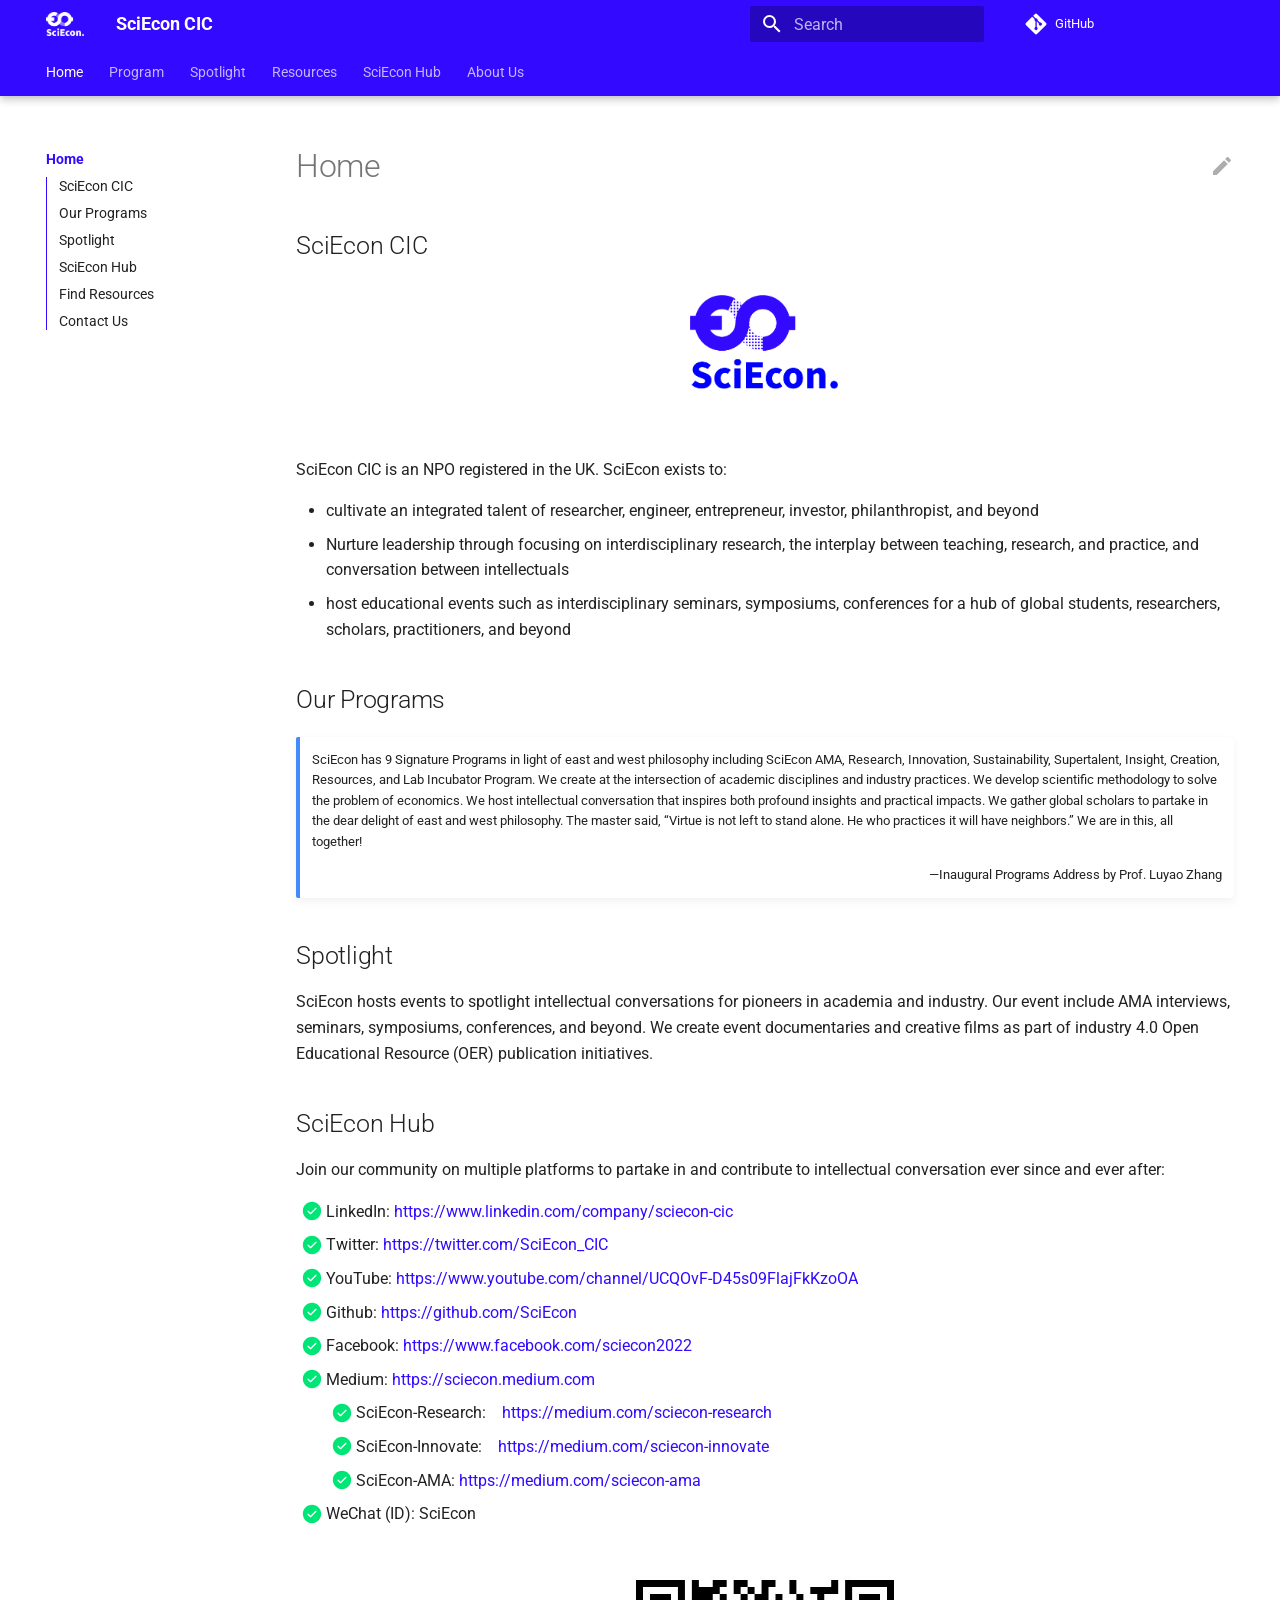
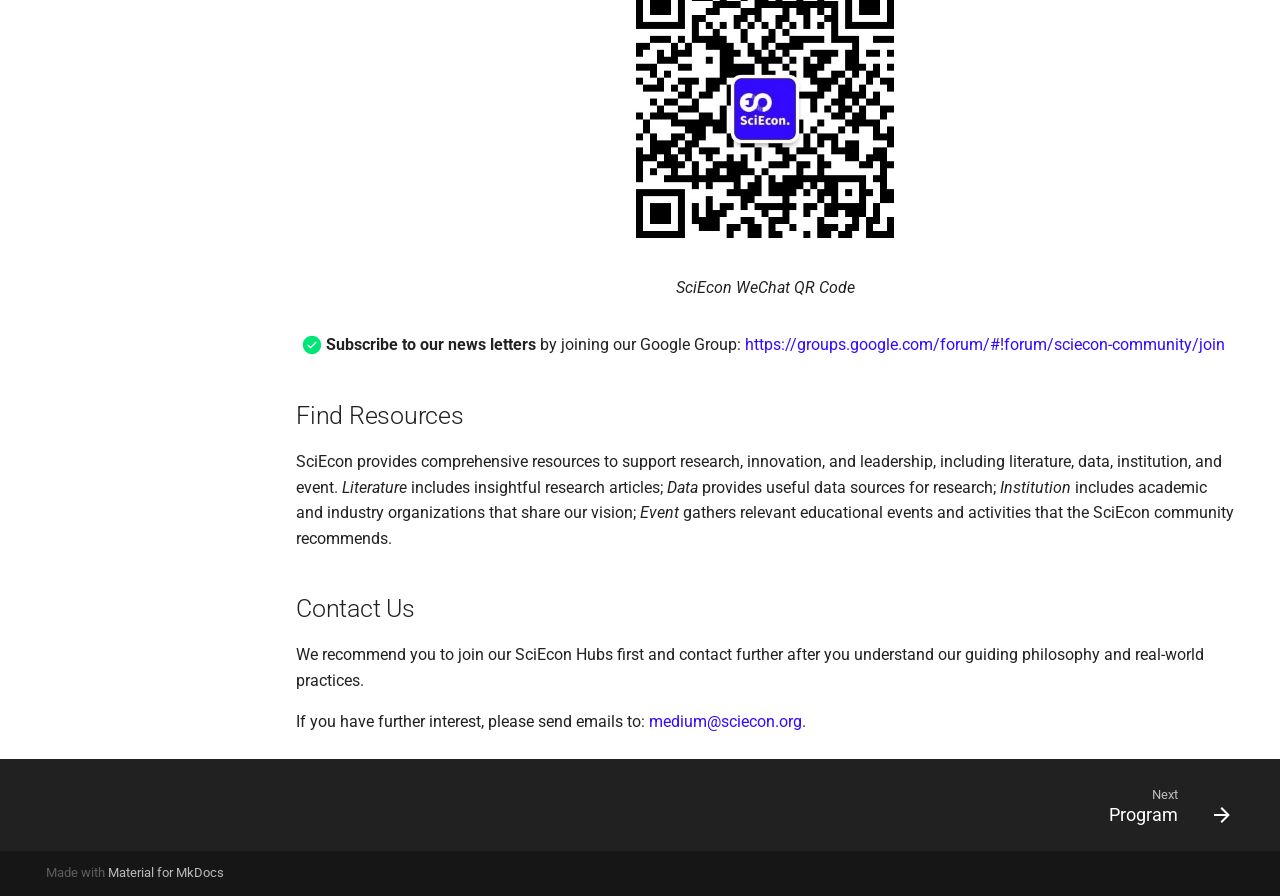
==== site/index.html @ c8d9e95c "rebuild site" ====
<!doctype html>
<html lang="en" class="no-js">
  <head>
    
      <meta charset="utf-8">
      <meta name="viewport" content="width=device-width,initial-scale=1">
      
        <meta name="description" content="research, innovation, and leadership in light of eastern and western philosophy the renaissance of Greek Academy and Confucius Schools">
      
      
      
      <link rel="icon" href="assets/logo-light-mode-v1.png">
      <meta name="generator" content="mkdocs-1.3.0, mkdocs-material-8.2.16">
    
    
  <title>SciEcon CIC</title>

    
      <link rel="stylesheet" href="assets/stylesheets/main.1c3799f8.min.css">
      
        
        <link rel="stylesheet" href="assets/stylesheets/palette.cc9b2e1e.min.css">
        
      
    
    
    
      
        
        
        <link rel="preconnect" href="https://fonts.gstatic.com" crossorigin>
        <link rel="stylesheet" href="https://fonts.googleapis.com/css?family=Roboto:300,300i,400,400i,700,700i%7CRoboto+Mono:400,400i,700,700i&display=fallback">
        <style>:root{--md-text-font:"Roboto";--md-code-font:"Roboto Mono"}</style>
      
    
    
      <link rel="stylesheet" href="stylesheets/extra.css">
    
    <script>__md_scope=new URL(".",location),__md_get=(e,_=localStorage,t=__md_scope)=>JSON.parse(_.getItem(t.pathname+"."+e)),__md_set=(e,_,t=localStorage,a=__md_scope)=>{try{t.setItem(a.pathname+"."+e,JSON.stringify(_))}catch(e){}}</script>
    
      

    
    
  </head>
  
  
    
    
    
    
    
    <body dir="ltr" data-md-color-scheme="default" data-md-color-primary="" data-md-color-accent="">
  
    
    
    <input class="md-toggle" data-md-toggle="drawer" type="checkbox" id="__drawer" autocomplete="off">
    <input class="md-toggle" data-md-toggle="search" type="checkbox" id="__search" autocomplete="off">
    <label class="md-overlay" for="__drawer"></label>
    <div data-md-component="skip">
      
        
        <a href="#home" class="md-skip">
          Skip to content
        </a>
      
    </div>
    <div data-md-component="announce">
      
    </div>
    
    
      

  

<header class="md-header md-header--lifted" data-md-component="header">
  <nav class="md-header__inner md-grid" aria-label="Header">
    <a href="." title="SciEcon CIC" class="md-header__button md-logo" aria-label="SciEcon CIC" data-md-component="logo">
      
  <img src="assets/logo-dark-mode-v1.png" alt="logo">

    </a>
    <label class="md-header__button md-icon" for="__drawer">
      <svg xmlns="http://www.w3.org/2000/svg" viewBox="0 0 24 24"><path d="M3 6h18v2H3V6m0 5h18v2H3v-2m0 5h18v2H3v-2Z"/></svg>
    </label>
    <div class="md-header__title" data-md-component="header-title">
      <div class="md-header__ellipsis">
        <div class="md-header__topic">
          <span class="md-ellipsis">
            SciEcon CIC
          </span>
        </div>
        <div class="md-header__topic" data-md-component="header-topic">
          <span class="md-ellipsis">
            
              Home
            
          </span>
        </div>
      </div>
    </div>
    
    
    
      <label class="md-header__button md-icon" for="__search">
        <svg xmlns="http://www.w3.org/2000/svg" viewBox="0 0 24 24"><path d="M9.5 3A6.5 6.5 0 0 1 16 9.5c0 1.61-.59 3.09-1.56 4.23l.27.27h.79l5 5-1.5 1.5-5-5v-.79l-.27-.27A6.516 6.516 0 0 1 9.5 16 6.5 6.5 0 0 1 3 9.5 6.5 6.5 0 0 1 9.5 3m0 2C7 5 5 7 5 9.5S7 14 9.5 14 14 12 14 9.5 12 5 9.5 5Z"/></svg>
      </label>
      <div class="md-search" data-md-component="search" role="dialog">
  <label class="md-search__overlay" for="__search"></label>
  <div class="md-search__inner" role="search">
    <form class="md-search__form" name="search">
      <input type="text" class="md-search__input" name="query" aria-label="Search" placeholder="Search" autocapitalize="off" autocorrect="off" autocomplete="off" spellcheck="false" data-md-component="search-query" required>
      <label class="md-search__icon md-icon" for="__search">
        <svg xmlns="http://www.w3.org/2000/svg" viewBox="0 0 24 24"><path d="M9.5 3A6.5 6.5 0 0 1 16 9.5c0 1.61-.59 3.09-1.56 4.23l.27.27h.79l5 5-1.5 1.5-5-5v-.79l-.27-.27A6.516 6.516 0 0 1 9.5 16 6.5 6.5 0 0 1 3 9.5 6.5 6.5 0 0 1 9.5 3m0 2C7 5 5 7 5 9.5S7 14 9.5 14 14 12 14 9.5 12 5 9.5 5Z"/></svg>
        <svg xmlns="http://www.w3.org/2000/svg" viewBox="0 0 24 24"><path d="M20 11v2H8l5.5 5.5-1.42 1.42L4.16 12l7.92-7.92L13.5 5.5 8 11h12Z"/></svg>
      </label>
      <nav class="md-search__options" aria-label="Search">
        
        <button type="reset" class="md-search__icon md-icon" aria-label="Clear" tabindex="-1">
          <svg xmlns="http://www.w3.org/2000/svg" viewBox="0 0 24 24"><path d="M19 6.41 17.59 5 12 10.59 6.41 5 5 6.41 10.59 12 5 17.59 6.41 19 12 13.41 17.59 19 19 17.59 13.41 12 19 6.41Z"/></svg>
        </button>
      </nav>
      
    </form>
    <div class="md-search__output">
      <div class="md-search__scrollwrap" data-md-scrollfix>
        <div class="md-search-result" data-md-component="search-result">
          <div class="md-search-result__meta">
            Initializing search
          </div>
          <ol class="md-search-result__list"></ol>
        </div>
      </div>
    </div>
  </div>
</div>
    
    
      <div class="md-header__source">
        <a href="https://github.com/SciEcon/SciEcon-Website/" title="Go to repository" class="md-source" data-md-component="source">
  <div class="md-source__icon md-icon">
    
    <svg xmlns="http://www.w3.org/2000/svg" viewBox="0 0 448 512"><!--! Font Awesome Free 6.1.1 by @fontawesome - https://fontawesome.com License - https://fontawesome.com/license/free (Icons: CC BY 4.0, Fonts: SIL OFL 1.1, Code: MIT License) Copyright 2022 Fonticons, Inc.--><path d="M439.55 236.05 244 40.45a28.87 28.87 0 0 0-40.81 0l-40.66 40.63 51.52 51.52c27.06-9.14 52.68 16.77 43.39 43.68l49.66 49.66c34.23-11.8 61.18 31 35.47 56.69-26.49 26.49-70.21-2.87-56-37.34L240.22 199v121.85c25.3 12.54 22.26 41.85 9.08 55a34.34 34.34 0 0 1-48.55 0c-17.57-17.6-11.07-46.91 11.25-56v-123c-20.8-8.51-24.6-30.74-18.64-45L142.57 101 8.45 235.14a28.86 28.86 0 0 0 0 40.81l195.61 195.6a28.86 28.86 0 0 0 40.8 0l194.69-194.69a28.86 28.86 0 0 0 0-40.81z"/></svg>
  </div>
  <div class="md-source__repository">
    GitHub
  </div>
</a>
      </div>
    
  </nav>
  
    
      
<nav class="md-tabs" aria-label="Tabs" data-md-component="tabs">
  <div class="md-tabs__inner md-grid">
    <ul class="md-tabs__list">
      
        
  
  
    
  


  <li class="md-tabs__item">
    <a href="." class="md-tabs__link md-tabs__link--active">
      Home
    </a>
  </li>

      
        
  
  


  <li class="md-tabs__item">
    <a href="Program/" class="md-tabs__link">
      Program
    </a>
  </li>

      
        
  
  


  <li class="md-tabs__item">
    <a href="Spotlight/" class="md-tabs__link">
      Spotlight
    </a>
  </li>

      
        
  
  


  <li class="md-tabs__item">
    <a href="Resources/" class="md-tabs__link">
      Resources
    </a>
  </li>

      
        
  
  


  <li class="md-tabs__item">
    <a href="Hub/" class="md-tabs__link">
      SciEcon Hub
    </a>
  </li>

      
        
  
  


  <li class="md-tabs__item">
    <a href="About/" class="md-tabs__link">
      About Us
    </a>
  </li>

      
    </ul>
  </div>
</nav>
    
  
</header>
    
    <div class="md-container" data-md-component="container">
      
      
        
      
      <main class="md-main" data-md-component="main">
        <div class="md-main__inner md-grid">
          
            
              
              <div class="md-sidebar md-sidebar--primary" data-md-component="sidebar" data-md-type="navigation" >
                <div class="md-sidebar__scrollwrap">
                  <div class="md-sidebar__inner">
                    

  


  

<nav class="md-nav md-nav--primary md-nav--lifted md-nav--integrated" aria-label="Navigation" data-md-level="0">
  <label class="md-nav__title" for="__drawer">
    <a href="." title="SciEcon CIC" class="md-nav__button md-logo" aria-label="SciEcon CIC" data-md-component="logo">
      
  <img src="assets/logo-dark-mode-v1.png" alt="logo">

    </a>
    SciEcon CIC
  </label>
  
    <div class="md-nav__source">
      <a href="https://github.com/SciEcon/SciEcon-Website/" title="Go to repository" class="md-source" data-md-component="source">
  <div class="md-source__icon md-icon">
    
    <svg xmlns="http://www.w3.org/2000/svg" viewBox="0 0 448 512"><!--! Font Awesome Free 6.1.1 by @fontawesome - https://fontawesome.com License - https://fontawesome.com/license/free (Icons: CC BY 4.0, Fonts: SIL OFL 1.1, Code: MIT License) Copyright 2022 Fonticons, Inc.--><path d="M439.55 236.05 244 40.45a28.87 28.87 0 0 0-40.81 0l-40.66 40.63 51.52 51.52c27.06-9.14 52.68 16.77 43.39 43.68l49.66 49.66c34.23-11.8 61.18 31 35.47 56.69-26.49 26.49-70.21-2.87-56-37.34L240.22 199v121.85c25.3 12.54 22.26 41.85 9.08 55a34.34 34.34 0 0 1-48.55 0c-17.57-17.6-11.07-46.91 11.25-56v-123c-20.8-8.51-24.6-30.74-18.64-45L142.57 101 8.45 235.14a28.86 28.86 0 0 0 0 40.81l195.61 195.6a28.86 28.86 0 0 0 40.8 0l194.69-194.69a28.86 28.86 0 0 0 0-40.81z"/></svg>
  </div>
  <div class="md-source__repository">
    GitHub
  </div>
</a>
    </div>
  
  <ul class="md-nav__list" data-md-scrollfix>
    
      
      
      

  
  
    
  
  
    <li class="md-nav__item md-nav__item--active">
      
      <input class="md-nav__toggle md-toggle" data-md-toggle="toc" type="checkbox" id="__toc">
      
      
        
      
      
        <label class="md-nav__link md-nav__link--active" for="__toc">
          Home
          <span class="md-nav__icon md-icon"></span>
        </label>
      
      <a href="." class="md-nav__link md-nav__link--active">
        Home
      </a>
      
        

<nav class="md-nav md-nav--secondary" aria-label="Table of contents">
  
  
  
    
  
  
    <label class="md-nav__title" for="__toc">
      <span class="md-nav__icon md-icon"></span>
      Table of contents
    </label>
    <ul class="md-nav__list" data-md-component="toc" data-md-scrollfix>
      
        <li class="md-nav__item">
  <a href="#sciecon-cic" class="md-nav__link">
    SciEcon CIC
  </a>
  
</li>
      
        <li class="md-nav__item">
  <a href="#our-programs" class="md-nav__link">
    Our Programs
  </a>
  
</li>
      
        <li class="md-nav__item">
  <a href="#spotlight" class="md-nav__link">
    Spotlight
  </a>
  
</li>
      
        <li class="md-nav__item">
  <a href="#sciecon-hub" class="md-nav__link">
    SciEcon Hub
  </a>
  
</li>
      
        <li class="md-nav__item">
  <a href="#find-resources" class="md-nav__link">
    Find Resources
  </a>
  
</li>
      
        <li class="md-nav__item">
  <a href="#contact-us" class="md-nav__link">
    Contact Us
  </a>
  
</li>
      
    </ul>
  
</nav>
      
    </li>
  

    
      
      
      

  
  
  
    <li class="md-nav__item">
      <a href="Program/" class="md-nav__link">
        Program
      </a>
    </li>
  

    
      
      
      

  
  
  
    <li class="md-nav__item">
      <a href="Spotlight/" class="md-nav__link">
        Spotlight
      </a>
    </li>
  

    
      
      
      

  
  
  
    <li class="md-nav__item">
      <a href="Resources/" class="md-nav__link">
        Resources
      </a>
    </li>
  

    
      
      
      

  
  
  
    <li class="md-nav__item">
      <a href="Hub/" class="md-nav__link">
        SciEcon Hub
      </a>
    </li>
  

    
      
      
      

  
  
  
    <li class="md-nav__item">
      <a href="About/" class="md-nav__link">
        About Us
      </a>
    </li>
  

    
  </ul>
</nav>
                  </div>
                </div>
              </div>
            
            
          
          <div class="md-content" data-md-component="content">
            <article class="md-content__inner md-typeset">
              
                
  <a href="https://github.com/SciEcon/SciEcon-Website/edit/master/docs/index.md" title="Edit this page" class="md-content__button md-icon">
    <svg xmlns="http://www.w3.org/2000/svg" viewBox="0 0 24 24"><path d="M20.71 7.04c.39-.39.39-1.04 0-1.41l-2.34-2.34c-.37-.39-1.02-.39-1.41 0l-1.84 1.83 3.75 3.75M3 17.25V21h3.75L17.81 9.93l-3.75-3.75L3 17.25Z"/></svg>
  </a>



<h1 id="home">Home</h1>
<h2 id="sciecon-cic">SciEcon CIC</h2>
<figure>
<p><img alt="logo" src="assets/logo-light-mode-v1.png" width="150" /></p>
</figure>
<p>SciEcon CIC is an NPO registered in the UK. SciEcon exists to:</p>
<ul>
<li>cultivate an integrated talent of researcher, engineer, entrepreneur, investor, philanthropist, and beyond</li>
<li>Nurture leadership through focusing on interdisciplinary research, the interplay between teaching, research, and practice, and conversation between intellectuals</li>
<li>host educational events such as interdisciplinary seminars, symposiums, conferences for a hub of global students, researchers, scholars, practitioners, and beyond</li>
</ul>
<h2 id="our-programs">Our Programs</h2>
<div class="admonition note">
<p>SciEcon has 9 Signature Programs in light of east and west philosophy including SciEcon AMA, Research, Innovation, Sustainability, Supertalent, Insight, Creation, Resources, and Lab Incubator Program. We create at the intersection of academic disciplines and industry practices. We develop scientific methodology to solve the problem of economics. We host intellectual conversation that inspires both profound insights and practical impacts. We gather global scholars to partake in the dear delight of east and west philosophy. The master said, “Virtue is not left to stand alone. He who practices it will have neighbors.” We are in this, all together!</p>
<p><p style="text-align: right">―Inaugural Programs Address by  Prof. Luyao Zhang </p></p>
</div>
<h2 id="spotlight">Spotlight</h2>
<p>SciEcon hosts events to spotlight intellectual conversations for pioneers in academia and industry. Our event include AMA interviews, seminars, symposiums, conferences, and beyond. We create event documentaries and creative films as part of industry 4.0 Open Educational Resource (OER) publication initiatives. </p>
<h2 id="sciecon-hub">SciEcon Hub</h2>
<p>Join our community on multiple platforms to partake in and contribute to intellectual conversation ever since and ever after:</p>
<ul class="task-list">
<li class="task-list-item"><label class="task-list-control"><input type="checkbox" disabled checked/><span class="task-list-indicator"></span></label> LinkedIn: <a href="https://www.linkedin.com/company/sciecon-cic">https://www.linkedin.com/company/sciecon-cic</a></li>
<li class="task-list-item"><label class="task-list-control"><input type="checkbox" disabled checked/><span class="task-list-indicator"></span></label> Twitter: <a href="https://twitter.com/SciEcon_CIC">https://twitter.com/SciEcon_CIC</a></li>
<li class="task-list-item"><label class="task-list-control"><input type="checkbox" disabled checked/><span class="task-list-indicator"></span></label> YouTube: <a href="https://www.youtube.com/channel/UCQOvF-D45s09FlajFkKzoOA">https://www.youtube.com/channel/UCQOvF-D45s09FlajFkKzoOA</a></li>
<li class="task-list-item"><label class="task-list-control"><input type="checkbox" disabled checked/><span class="task-list-indicator"></span></label> Github: <a href="https://github.com/SciEcon">https://github.com/SciEcon</a></li>
<li class="task-list-item"><label class="task-list-control"><input type="checkbox" disabled checked/><span class="task-list-indicator"></span></label> Facebook: <a href="https://www.facebook.com/sciecon2022">https://www.facebook.com/sciecon2022</a></li>
<li class="task-list-item"><label class="task-list-control"><input type="checkbox" disabled checked/><span class="task-list-indicator"></span></label> Medium: <a href="https://sciecon.medium.com">https://sciecon.medium.com</a><ul class="task-list">
<li class="task-list-item"><label class="task-list-control"><input type="checkbox" disabled checked/><span class="task-list-indicator"></span></label> SciEcon-Research:　<a href="https://medium.com/sciecon-research">https://medium.com/sciecon-research</a></li>
<li class="task-list-item"><label class="task-list-control"><input type="checkbox" disabled checked/><span class="task-list-indicator"></span></label> SciEcon-Innovate:　<a href="https://medium.com/sciecon-innovate">https://medium.com/sciecon-innovate</a></li>
<li class="task-list-item"><label class="task-list-control"><input type="checkbox" disabled checked/><span class="task-list-indicator"></span></label> SciEcon-AMA: <a href="https://medium.com/sciecon-ama">https://medium.com/sciecon-ama</a></li>
</ul>
</li>
<li class="task-list-item"><label class="task-list-control"><input type="checkbox" disabled checked/><span class="task-list-indicator"></span></label> WeChat (ID): SciEcon</li>
</ul>
<figure>
<p><img alt="Image title" src="assets/WeChat30cm.jpg" width="300" />
  </p>
<figcaption>SciEcon WeChat QR Code</figcaption>
</figure>
<ul class="task-list">
<li class="task-list-item"><label class="task-list-control"><input type="checkbox" disabled checked/><span class="task-list-indicator"></span></label> <strong>Subscribe to our news letters</strong> by joining our Google Group: 
<a href="https://groups.google.com/forum/#!forum/sciecon-community/join">https://groups.google.com/forum/#!forum/sciecon-community/join</a></li>
</ul>
<h2 id="find-resources">Find Resources</h2>
<p>SciEcon provides comprehensive resources to support research, innovation, and leadership, including literature, data, institution, and event. <em>Literature</em> includes insightful research articles; <em>Data</em> provides useful data sources for research; <em>Institution</em> includes academic and industry organizations that share our vision; <em>Event</em> gathers relevant educational events and activities that the SciEcon community recommends.</p>
<h2 id="contact-us">Contact Us</h2>
<p>We recommend you to join our SciEcon Hubs first and contact further after you understand our guiding philosophy and real-world practices. </p>
<p>If you have further interest, please send emails to: <a href="&#109;&#97;&#105;&#108;&#116;&#111;&#58;&#109;&#101;&#100;&#105;&#117;&#109;&#64;&#115;&#99;&#105;&#101;&#99;&#111;&#110;&#46;&#111;&#114;&#103;">&#109;&#101;&#100;&#105;&#117;&#109;&#64;&#115;&#99;&#105;&#101;&#99;&#111;&#110;&#46;&#111;&#114;&#103;</a>.</p>

              
            </article>
          </div>
        </div>
        
          <a href="#" class="md-top md-icon" data-md-component="top" data-md-state="hidden">
            <svg xmlns="http://www.w3.org/2000/svg" viewBox="0 0 24 24"><path d="M13 20h-2V8l-5.5 5.5-1.42-1.42L12 4.16l7.92 7.92-1.42 1.42L13 8v12Z"/></svg>
            Back to top
          </a>
        
      </main>
      
        <footer class="md-footer">
  
    <nav class="md-footer__inner md-grid" aria-label="Footer">
      
      
        
        <a href="Program/" class="md-footer__link md-footer__link--next" aria-label="Next: Program" rel="next">
          <div class="md-footer__title">
            <div class="md-ellipsis">
              <span class="md-footer__direction">
                Next
              </span>
              Program
            </div>
          </div>
          <div class="md-footer__button md-icon">
            <svg xmlns="http://www.w3.org/2000/svg" viewBox="0 0 24 24"><path d="M4 11v2h12l-5.5 5.5 1.42 1.42L19.84 12l-7.92-7.92L10.5 5.5 16 11H4Z"/></svg>
          </div>
        </a>
      
    </nav>
  
  <div class="md-footer-meta md-typeset">
    <div class="md-footer-meta__inner md-grid">
      <div class="md-copyright">
  
  
    Made with
    <a href="https://squidfunk.github.io/mkdocs-material/" target="_blank" rel="noopener">
      Material for MkDocs
    </a>
  
</div>
      
    </div>
  </div>
</footer>
      
    </div>
    <div class="md-dialog" data-md-component="dialog">
      <div class="md-dialog__inner md-typeset"></div>
    </div>
    <script id="__config" type="application/json">{"base": ".", "features": ["navigation.tabs", "navigation.tabs.sticky", "navigation.indexes", "navigation.top", "toc.integrate"], "search": "assets/javascripts/workers/search.2a1c317c.min.js", "translations": {"clipboard.copied": "Copied to clipboard", "clipboard.copy": "Copy to clipboard", "search.config.lang": "en", "search.config.pipeline": "trimmer, stopWordFilter", "search.config.separator": "[\\s\\-]+", "search.placeholder": "Search", "search.result.more.one": "1 more on this page", "search.result.more.other": "# more on this page", "search.result.none": "No matching documents", "search.result.one": "1 matching document", "search.result.other": "# matching documents", "search.result.placeholder": "Type to start searching", "search.result.term.missing": "Missing", "select.version.title": "Select version"}}</script>
    
    
      <script src="assets/javascripts/bundle.3a4b43e5.min.js"></script>
      
    
  </body>
</html>
---- site/assets/stylesheets/main.1c3799f8.min.css ----
@charset "UTF-8";html{-webkit-text-size-adjust:none;-moz-text-size-adjust:none;-ms-text-size-adjust:none;text-size-adjust:none;box-sizing:border-box}*,:after,:before{box-sizing:inherit}@media (prefers-reduced-motion){*,:after,:before{transition:none!important}}body{margin:0}a,button,input,label{-webkit-tap-highlight-color:transparent}a{color:inherit;text-decoration:none}hr{border:0;box-sizing:initial;display:block;height:.05rem;overflow:visible;padding:0}small{font-size:80%}sub,sup{line-height:1em}img{border-style:none}table{border-collapse:initial;border-spacing:0}td,th{font-weight:400;vertical-align:top}button{background:transparent;border:0;font-family:inherit;font-size:inherit;margin:0;padding:0}input{border:0;outline:none}:root{--md-default-fg-color:rgba(0,0,0,.87);--md-default-fg-color--light:rgba(0,0,0,.54);--md-default-fg-color--lighter:rgba(0,0,0,.32);--md-default-fg-color--lightest:rgba(0,0,0,.07);--md-default-bg-color:#fff;--md-default-bg-color--light:hsla(0,0%,100%,.7);--md-default-bg-color--lighter:hsla(0,0%,100%,.3);--md-default-bg-color--lightest:hsla(0,0%,100%,.12);--md-primary-fg-color:#4051b5;--md-primary-fg-color--light:#5d6cc0;--md-primary-fg-color--dark:#303fa1;--md-primary-bg-color:#fff;--md-primary-bg-color--light:hsla(0,0%,100%,.7);--md-accent-fg-color:#526cfe;--md-accent-fg-color--transparent:rgba(82,108,254,.1);--md-accent-bg-color:#fff;--md-accent-bg-color--light:hsla(0,0%,100%,.7);--md-shadow-z1:0 0.2rem 0.5rem rgba(0,0,0,.05),0 0 0.05rem rgba(0,0,0,.1);--md-shadow-z2:0 0.2rem 0.5rem rgba(0,0,0,.1),0 0 0.05rem rgba(0,0,0,.25);--md-shadow-z3:0 0.2rem 0.5rem rgba(0,0,0,.2),0 0 0.05rem rgba(0,0,0,.35)}:root>*{--md-code-fg-color:#36464e;--md-code-bg-color:#f5f5f5;--md-code-hl-color:rgba(255,255,0,.5);--md-code-hl-number-color:#d52a2a;--md-code-hl-special-color:#db1457;--md-code-hl-function-color:#a846b9;--md-code-hl-constant-color:#6e59d9;--md-code-hl-keyword-color:#3f6ec6;--md-code-hl-string-color:#1c7d4d;--md-code-hl-name-color:var(--md-code-fg-color);--md-code-hl-operator-color:var(--md-default-fg-color--light);--md-code-hl-punctuation-color:var(--md-default-fg-color--light);--md-code-hl-comment-color:var(--md-default-fg-color--light);--md-code-hl-generic-color:var(--md-default-fg-color--light);--md-code-hl-variable-color:var(--md-default-fg-color--light);--md-typeset-color:var(--md-default-fg-color);--md-typeset-a-color:var(--md-primary-fg-color);--md-typeset-mark-color:rgba(255,255,0,.5);--md-typeset-del-color:rgba(245,80,61,.15);--md-typeset-ins-color:rgba(11,213,112,.15);--md-typeset-kbd-color:#fafafa;--md-typeset-kbd-accent-color:#fff;--md-typeset-kbd-border-color:#b8b8b8;--md-typeset-table-color:rgba(0,0,0,.12);--md-admonition-fg-color:var(--md-default-fg-color);--md-admonition-bg-color:var(--md-default-bg-color);--md-footer-fg-color:#fff;--md-footer-fg-color--light:hsla(0,0%,100%,.7);--md-footer-fg-color--lighter:hsla(0,0%,100%,.3);--md-footer-bg-color:rgba(0,0,0,.87);--md-footer-bg-color--dark:rgba(0,0,0,.32)}.md-icon svg{fill:currentcolor;display:block;height:1.2rem;width:1.2rem}body{-webkit-font-smoothing:antialiased;-moz-osx-font-smoothing:grayscale;--md-text-font-family:var(--md-text-font,_),-apple-system,BlinkMacSystemFont,Helvetica,Arial,sans-serif;--md-code-font-family:var(--md-code-font,_),SFMono-Regular,Consolas,Menlo,monospace}body,input{font-feature-settings:"kern","liga";font-family:var(--md-text-font-family)}body,code,input,kbd,pre{color:var(--md-typeset-color)}code,kbd,pre{font-feature-settings:"kern";font-family:var(--md-code-font-family)}:root{--md-typeset-table-sort-icon:url('data:image/svg+xml;charset=utf-8,<svg xmlns="http://www.w3.org/2000/svg" viewBox="0 0 24 24"><path d="m18 21-4-4h3V7h-3l4-4 4 4h-3v10h3M2 19v-2h10v2M2 13v-2h7v2M2 7V5h4v2H2Z"/></svg>');--md-typeset-table-sort-icon--asc:url('data:image/svg+xml;charset=utf-8,<svg xmlns="http://www.w3.org/2000/svg" viewBox="0 0 24 24"><path d="M19 17h3l-4 4-4-4h3V3h2M2 17h10v2H2M6 5v2H2V5m0 6h7v2H2v-2Z"/></svg>');--md-typeset-table-sort-icon--desc:url('data:image/svg+xml;charset=utf-8,<svg xmlns="http://www.w3.org/2000/svg" viewBox="0 0 24 24"><path d="M19 7h3l-4-4-4 4h3v14h2M2 17h10v2H2M6 5v2H2V5m0 6h7v2H2v-2Z"/></svg>')}.md-typeset{-webkit-print-color-adjust:exact;color-adjust:exact;font-size:.8rem;line-height:1.6}@media print{.md-typeset{font-size:.68rem}}.md-typeset blockquote,.md-typeset dl,.md-typeset figure,.md-typeset ol,.md-typeset pre,.md-typeset ul{margin-bottom:1em;margin-top:1em}.md-typeset h1{color:var(--md-default-fg-color--light);font-size:2em;line-height:1.3;margin:0 0 1.25em}.md-typeset h1,.md-typeset h2{font-weight:300;letter-spacing:-.01em}.md-typeset h2{font-size:1.5625em;line-height:1.4;margin:1.6em 0 .64em}.md-typeset h3{font-size:1.25em;font-weight:400;letter-spacing:-.01em;line-height:1.5;margin:1.6em 0 .8em}.md-typeset h2+h3{margin-top:.8em}.md-typeset h4{font-weight:700;letter-spacing:-.01em;margin:1em 0}.md-typeset h5,.md-typeset h6{color:var(--md-default-fg-color--light);font-size:.8em;font-weight:700;letter-spacing:-.01em;margin:1.25em 0}.md-typeset h5{text-transform:uppercase}.md-typeset hr{border-bottom:.05rem solid var(--md-default-fg-color--lightest);display:flow-root;margin:1.5em 0}.md-typeset a{color:var(--md-typeset-a-color);word-break:break-word}.md-typeset a,.md-typeset a:before{transition:color 125ms}.md-typeset a:focus,.md-typeset a:hover{color:var(--md-accent-fg-color)}.md-typeset a:focus code,.md-typeset a:hover code{background-color:var(--md-accent-fg-color--transparent)}.md-typeset a code{color:currentcolor;transition:background-color 125ms}.md-typeset a.focus-visible{outline-color:var(--md-accent-fg-color);outline-offset:.2rem}.md-typeset code,.md-typeset kbd,.md-typeset pre{color:var(--md-code-fg-color);direction:ltr}@media print{.md-typeset code,.md-typeset kbd,.md-typeset pre{white-space:pre-wrap}}.md-typeset code{background-color:var(--md-code-bg-color);border-radius:.1rem;-webkit-box-decoration-break:clone;box-decoration-break:clone;font-size:.85em;padding:0 .2941176471em;word-break:break-word}.md-typeset code:not(.focus-visible){-webkit-tap-highlight-color:transparent;outline:none}.md-typeset pre{display:flow-root;line-height:1.4;position:relative}.md-typeset pre>code{-webkit-box-decoration-break:slice;box-decoration-break:slice;box-shadow:none;display:block;margin:0;outline-color:var(--md-accent-fg-color);overflow:auto;padding:.7720588235em 1.1764705882em;scrollbar-color:var(--md-default-fg-color--lighter) transparent;scrollbar-width:thin;touch-action:auto;word-break:normal}.md-typeset pre>code:hover{scrollbar-color:var(--md-accent-fg-color) transparent}.md-typeset pre>code::-webkit-scrollbar{height:.2rem;width:.2rem}.md-typeset pre>code::-webkit-scrollbar-thumb{background-color:var(--md-default-fg-color--lighter)}.md-typeset pre>code::-webkit-scrollbar-thumb:hover{background-color:var(--md-accent-fg-color)}.md-typeset kbd{background-color:var(--md-typeset-kbd-color);border-radius:.1rem;box-shadow:0 .1rem 0 .05rem var(--md-typeset-kbd-border-color),0 .1rem 0 var(--md-typeset-kbd-border-color),0 -.1rem .2rem var(--md-typeset-kbd-accent-color) inset;color:var(--md-default-fg-color);display:inline-block;font-size:.75em;padding:0 .6666666667em;vertical-align:text-top;word-break:break-word}.md-typeset mark{background-color:var(--md-typeset-mark-color);-webkit-box-decoration-break:clone;box-decoration-break:clone;color:inherit;word-break:break-word}.md-typeset abbr{border-bottom:.05rem dotted var(--md-default-fg-color--light);cursor:help;text-decoration:none}@media (hover:none){.md-typeset abbr{position:relative}.md-typeset abbr[title]:-webkit-any(:focus,:hover):after{background-color:var(--md-default-fg-color);border-radius:.1rem;box-shadow:var(--md-shadow-z3);color:var(--md-default-bg-color);content:attr(title);display:inline-block;font-size:.7rem;margin-top:2em;max-width:80%;min-width:-webkit-max-content;min-width:max-content;padding:.2rem .3rem;position:absolute;width:auto}.md-typeset abbr[title]:-moz-any(:focus,:hover):after{background-color:var(--md-default-fg-color);border-radius:.1rem;box-shadow:var(--md-shadow-z3);color:var(--md-default-bg-color);content:attr(title);display:inline-block;font-size:.7rem;margin-top:2em;max-width:80%;min-width:-moz-max-content;min-width:max-content;padding:.2rem .3rem;position:absolute;width:auto}[dir=ltr] .md-typeset abbr[title]:-webkit-any(:focus,:hover):after{left:0}[dir=ltr] .md-typeset abbr[title]:-moz-any(:focus,:hover):after{left:0}[dir=ltr] .md-typeset abbr[title]:is(:focus,:hover):after{left:0}[dir=rtl] .md-typeset abbr[title]:-webkit-any(:focus,:hover):after{right:0}[dir=rtl] .md-typeset abbr[title]:-moz-any(:focus,:hover):after{right:0}[dir=rtl] .md-typeset abbr[title]:is(:focus,:hover):after{right:0}.md-typeset abbr[title]:is(:focus,:hover):after{background-color:var(--md-default-fg-color);border-radius:.1rem;box-shadow:var(--md-shadow-z3);color:var(--md-default-bg-color);content:attr(title);display:inline-block;font-size:.7rem;margin-top:2em;max-width:80%;min-width:-webkit-max-content;min-width:-moz-max-content;min-width:max-content;padding:.2rem .3rem;position:absolute;width:auto}}.md-typeset small{opacity:.75}[dir=ltr] .md-typeset sub,[dir=ltr] .md-typeset sup{margin-left:.078125em}[dir=rtl] .md-typeset sub,[dir=rtl] .md-typeset sup{margin-right:.078125em}[dir=ltr] .md-typeset blockquote{padding-left:.6rem}[dir=rtl] .md-typeset blockquote{padding-right:.6rem}[dir=ltr] .md-typeset blockquote{border-left:.2rem solid var(--md-default-fg-color--lighter)}[dir=rtl] .md-typeset blockquote{border-right:.2rem solid var(--md-default-fg-color--lighter)}.md-typeset blockquote{color:var(--md-default-fg-color--light);margin-left:0;margin-right:0}.md-typeset ul{list-style-type:disc}[dir=ltr] .md-typeset ol,[dir=ltr] .md-typeset ul{margin-left:.625em}[dir=rtl] .md-typeset ol,[dir=rtl] .md-typeset ul{margin-right:.625em}.md-typeset ol,.md-typeset ul{padding:0}.md-typeset ol:not([hidden]),.md-typeset ul:not([hidden]){display:flow-root}.md-typeset ol ol,.md-typeset ul ol{list-style-type:lower-alpha}.md-typeset ol ol ol,.md-typeset ul ol ol{list-style-type:lower-roman}[dir=ltr] .md-typeset ol li,[dir=ltr] .md-typeset ul li{margin-left:1.25em}[dir=rtl] .md-typeset ol li,[dir=rtl] .md-typeset ul li{margin-right:1.25em}.md-typeset ol li,.md-typeset ul li{margin-bottom:.5em}.md-typeset ol li blockquote,.md-typeset ol li p,.md-typeset ul li blockquote,.md-typeset ul li p{margin:.5em 0}.md-typeset ol li:last-child,.md-typeset ul li:last-child{margin-bottom:0}.md-typeset ol li :-webkit-any(ul,ol),.md-typeset ul li :-webkit-any(ul,ol){margin-bottom:.5em;margin-top:.5em}.md-typeset ol li :-moz-any(ul,ol),.md-typeset ul li :-moz-any(ul,ol){margin-bottom:.5em;margin-top:.5em}[dir=ltr] .md-typeset ol li :-webkit-any(ul,ol),[dir=ltr] .md-typeset ul li :-webkit-any(ul,ol){margin-left:.625em}[dir=ltr] .md-typeset ol li :-moz-any(ul,ol),[dir=ltr] .md-typeset ul li :-moz-any(ul,ol){margin-left:.625em}[dir=ltr] .md-typeset ol li :is(ul,ol),[dir=ltr] .md-typeset ul li :is(ul,ol){margin-left:.625em}[dir=rtl] .md-typeset ol li :-webkit-any(ul,ol),[dir=rtl] .md-typeset ul li :-webkit-any(ul,ol){margin-right:.625em}[dir=rtl] .md-typeset ol li :-moz-any(ul,ol),[dir=rtl] .md-typeset ul li :-moz-any(ul,ol){margin-right:.625em}[dir=rtl] .md-typeset ol li :is(ul,ol),[dir=rtl] .md-typeset ul li :is(ul,ol){margin-right:.625em}.md-typeset ol li :is(ul,ol),.md-typeset ul li :is(ul,ol){margin-bottom:.5em;margin-top:.5em}[dir=ltr] .md-typeset dd{margin-left:1.875em}[dir=rtl] .md-typeset dd{margin-right:1.875em}.md-typeset dd{margin-bottom:1.5em;margin-top:1em}.md-typeset img,.md-typeset svg{height:auto;max-width:100%}.md-typeset img[align=left],.md-typeset svg[align=left]{margin:1em 1em 1em 0}.md-typeset img[align=right],.md-typeset svg[align=right]{margin:1em 0 1em 1em}.md-typeset img[align]:only-child,.md-typeset svg[align]:only-child{margin-top:0}.md-typeset img[src$="#gh-dark-mode-only"],.md-typeset img[src$="#only-dark"]{display:none}.md-typeset figure{display:flow-root;margin:1em auto;max-width:100%;text-align:center;width:-webkit-fit-content;width:-moz-fit-content;width:fit-content}.md-typeset figure img{display:block}.md-typeset figcaption{font-style:italic;margin:1em auto;max-width:24rem}.md-typeset iframe{max-width:100%}.md-typeset table:not([class]){background-color:var(--md-default-bg-color);border:.05rem solid var(--md-typeset-table-color);border-radius:.1rem;display:inline-block;font-size:.64rem;max-width:100%;overflow:auto;touch-action:auto}@media print{.md-typeset table:not([class]){display:table}}.md-typeset table:not([class])+*{margin-top:1.5em}.md-typeset table:not([class]) :-webkit-any(th,td)>:first-child{margin-top:0}.md-typeset table:not([class]) :-moz-any(th,td)>:first-child{margin-top:0}.md-typeset table:not([class]) :is(th,td)>:first-child{margin-top:0}.md-typeset table:not([class]) :-webkit-any(th,td)>:last-child{margin-bottom:0}.md-typeset table:not([class]) :-moz-any(th,td)>:last-child{margin-bottom:0}.md-typeset table:not([class]) :is(th,td)>:last-child{margin-bottom:0}.md-typeset table:not([class]) :-webkit-any(th,td):not([align]){text-align:left}.md-typeset table:not([class]) :-moz-any(th,td):not([align]){text-align:left}.md-typeset table:not([class]) :is(th,td):not([align]){text-align:left}[dir=rtl] .md-typeset table:not([class]) :-webkit-any(th,td):not([align]){text-align:right}[dir=rtl] .md-typeset table:not([class]) :-moz-any(th,td):not([align]){text-align:right}[dir=rtl] .md-typeset table:not([class]) :is(th,td):not([align]){text-align:right}.md-typeset table:not([class]) th{font-weight:700;min-width:5rem;padding:.9375em 1.25em;vertical-align:top}.md-typeset table:not([class]) th a{color:inherit}.md-typeset table:not([class]) td{border-top:.05rem solid var(--md-typeset-table-color);padding:.9375em 1.25em;vertical-align:top}.md-typeset table:not([class]) tbody tr{transition:background-color 125ms}.md-typeset table:not([class]) tbody tr:hover{background-color:rgba(0,0,0,.035);box-shadow:0 .05rem 0 var(--md-default-bg-color) inset}.md-typeset table:not([class]) a{word-break:normal}.md-typeset table th[role=columnheader]{cursor:pointer}[dir=ltr] .md-typeset table th[role=columnheader]:after{margin-left:.5em}[dir=rtl] .md-typeset table th[role=columnheader]:after{margin-right:.5em}.md-typeset table th[role=columnheader]:after{content:"";display:inline-block;height:1.2em;-webkit-mask-image:var(--md-typeset-table-sort-icon);mask-image:var(--md-typeset-table-sort-icon);-webkit-mask-repeat:no-repeat;mask-repeat:no-repeat;-webkit-mask-size:contain;mask-size:contain;transition:background-color 125ms;vertical-align:text-bottom;width:1.2em}.md-typeset table th[role=columnheader]:hover:after{background-color:var(--md-default-fg-color--lighter)}.md-typeset table th[role=columnheader][aria-sort=ascending]:after{background-color:var(--md-default-fg-color--light);-webkit-mask-image:var(--md-typeset-table-sort-icon--asc);mask-image:var(--md-typeset-table-sort-icon--asc)}.md-typeset table th[role=columnheader][aria-sort=descending]:after{background-color:var(--md-default-fg-color--light);-webkit-mask-image:var(--md-typeset-table-sort-icon--desc);mask-image:var(--md-typeset-table-sort-icon--desc)}.md-typeset__scrollwrap{margin:1em -.8rem;overflow-x:auto;touch-action:auto}.md-typeset__table{display:inline-block;margin-bottom:.5em;padding:0 .8rem}@media print{.md-typeset__table{display:block}}html .md-typeset__table table{display:table;margin:0;overflow:hidden;width:100%}@media screen and (max-width:44.9375em){.md-content__inner>pre{margin:1em -.8rem}.md-content__inner>pre code{border-radius:0}}.md-banner{background-color:var(--md-footer-bg-color);color:var(--md-footer-fg-color);overflow:auto}@media print{.md-banner{display:none}}.md-banner--warning{background:var(--md-typeset-mark-color);color:var(--md-default-fg-color)}.md-banner__inner{font-size:.7rem;margin:.6rem auto;padding:0 .8rem}html{font-size:125%;height:100%;overflow-x:hidden}@media screen and (min-width:100em){html{font-size:137.5%}}@media screen and (min-width:125em){html{font-size:150%}}body{background-color:var(--md-default-bg-color);display:flex;flex-direction:column;font-size:.5rem;min-height:100%;position:relative;width:100%}@media print{body{display:block}}@media screen and (max-width:59.9375em){body[data-md-state=lock]{position:fixed}}.md-grid{margin-left:auto;margin-right:auto;max-width:61rem}.md-container{display:flex;flex-direction:column;flex-grow:1}@media print{.md-container{display:block}}.md-main{flex-grow:1}.md-main__inner{display:flex;height:100%;margin-top:1.5rem}.md-ellipsis{overflow:hidden;text-overflow:ellipsis;white-space:nowrap}.md-toggle{display:none}.md-option{height:0;opacity:0;position:absolute;width:0}.md-option:checked+label:not([hidden]){display:block}.md-option.focus-visible+label{outline-color:var(--md-accent-fg-color);outline-style:auto}.md-skip{background-color:var(--md-default-fg-color);border-radius:.1rem;color:var(--md-default-bg-color);font-size:.64rem;margin:.5rem;opacity:0;outline-color:var(--md-accent-fg-color);padding:.3rem .5rem;position:fixed;transform:translateY(.4rem);z-index:-1}.md-skip:focus{opacity:1;transform:translateY(0);transition:transform .25s cubic-bezier(.4,0,.2,1),opacity 175ms 75ms;z-index:10}@page{margin:25mm}:root{--md-clipboard-icon:url('data:image/svg+xml;charset=utf-8,<svg xmlns="http://www.w3.org/2000/svg" viewBox="0 0 24 24"><path d="M19 21H8V7h11m0-2H8a2 2 0 0 0-2 2v14a2 2 0 0 0 2 2h11a2 2 0 0 0 2-2V7a2 2 0 0 0-2-2m-3-4H4a2 2 0 0 0-2 2v14h2V3h12V1Z"/></svg>')}.md-clipboard{border-radius:.1rem;color:var(--md-default-fg-color--lightest);cursor:pointer;height:1.5em;outline-color:var(--md-accent-fg-color);outline-offset:.1rem;position:absolute;right:.5em;top:.5em;transition:color .25s;width:1.5em;z-index:1}@media print{.md-clipboard{display:none}}.md-clipboard:not(.focus-visible){-webkit-tap-highlight-color:transparent;outline:none}:hover>.md-clipboard{color:var(--md-default-fg-color--light)}.md-clipboard:-webkit-any(:focus,:hover){color:var(--md-accent-fg-color)}.md-clipboard:-moz-any(:focus,:hover){color:var(--md-accent-fg-color)}.md-clipboard:is(:focus,:hover){color:var(--md-accent-fg-color)}.md-clipboard:after{background-color:currentcolor;content:"";display:block;height:1.125em;margin:0 auto;-webkit-mask-image:var(--md-clipboard-icon);mask-image:var(--md-clipboard-icon);-webkit-mask-repeat:no-repeat;mask-repeat:no-repeat;-webkit-mask-size:contain;mask-size:contain;width:1.125em}.md-clipboard--inline{cursor:pointer}.md-clipboard--inline code{transition:color .25s,background-color .25s}.md-clipboard--inline:-webkit-any(:focus,:hover) code{background-color:var(--md-accent-fg-color--transparent);color:var(--md-accent-fg-color)}.md-clipboard--inline:-moz-any(:focus,:hover) code{background-color:var(--md-accent-fg-color--transparent);color:var(--md-accent-fg-color)}.md-clipboard--inline:is(:focus,:hover) code{background-color:var(--md-accent-fg-color--transparent);color:var(--md-accent-fg-color)}.md-content{flex-grow:1;min-width:0}.md-content__inner{margin:0 .8rem 1.2rem;padding-top:.6rem}@media screen and (min-width:76.25em){[dir=ltr] .md-sidebar--primary:not([hidden])~.md-content>.md-content__inner{margin-left:1.2rem}[dir=ltr] .md-sidebar--secondary:not([hidden])~.md-content>.md-content__inner,[dir=rtl] .md-sidebar--primary:not([hidden])~.md-content>.md-content__inner{margin-right:1.2rem}[dir=rtl] .md-sidebar--secondary:not([hidden])~.md-content>.md-content__inner{margin-left:1.2rem}}.md-content__inner:before{content:"";display:block;height:.4rem}.md-content__inner>:last-child{margin-bottom:0}[dir=ltr] .md-content__button{margin-left:.4rem}[dir=rtl] .md-content__button{margin-right:.4rem}.md-content__button{float:right;margin:.4rem 0;padding:0}@media print{.md-content__button{display:none}}[dir=rtl] .md-content__button{float:left}.md-typeset .md-content__button{color:var(--md-default-fg-color--lighter)}.md-content__button svg{display:inline;vertical-align:top}[dir=rtl] .md-content__button svg{transform:scaleX(-1)}[dir=ltr] .md-dialog{right:.8rem}[dir=rtl] .md-dialog{left:.8rem}.md-dialog{background-color:var(--md-default-fg-color);border-radius:.1rem;bottom:.8rem;box-shadow:var(--md-shadow-z3);min-width:11.1rem;opacity:0;padding:.4rem .6rem;pointer-events:none;position:fixed;transform:translateY(100%);transition:transform 0ms .4s,opacity .4s;z-index:4}@media print{.md-dialog{display:none}}.md-dialog[data-md-state=open]{opacity:1;pointer-events:auto;transform:translateY(0);transition:transform .4s cubic-bezier(.075,.85,.175,1),opacity .4s}.md-dialog__inner{color:var(--md-default-bg-color);font-size:.7rem}.md-footer{background-color:var(--md-footer-bg-color);color:var(--md-footer-fg-color)}@media print{.md-footer{display:none}}.md-footer__inner{display:flex;justify-content:space-between;overflow:auto;padding:.2rem}.md-footer__link{display:flex;flex-grow:0.01;outline-color:var(--md-accent-fg-color);overflow:hidden;padding-bottom:.4rem;padding-top:1.4rem;transition:opacity .25s}.md-footer__link:-webkit-any(:focus,:hover){opacity:.7}.md-footer__link:-moz-any(:focus,:hover){opacity:.7}.md-footer__link:is(:focus,:hover){opacity:.7}[dir=rtl] .md-footer__link svg{transform:scaleX(-1)}@media screen and (max-width:44.9375em){.md-footer__link--prev .md-footer__title{display:none}}[dir=ltr] .md-footer__link--next{margin-left:auto}[dir=rtl] .md-footer__link--next{margin-right:auto}.md-footer__link--next{text-align:right}[dir=rtl] .md-footer__link--next{text-align:left}.md-footer__title{flex-grow:1;font-size:.9rem;line-height:2.4rem;max-width:calc(100% - 2.4rem);padding:0 1rem;position:relative}.md-footer__button{margin:.2rem;padding:.4rem}.md-footer__direction{font-size:.64rem;left:0;margin-top:-1rem;opacity:.7;padding:0 1rem;position:absolute;right:0}.md-footer-meta{background-color:var(--md-footer-bg-color--dark)}.md-footer-meta__inner{display:flex;flex-wrap:wrap;justify-content:space-between;padding:.2rem}html .md-footer-meta.md-typeset a{color:var(--md-footer-fg-color--light)}html .md-footer-meta.md-typeset a:-webkit-any(:focus,:hover){color:var(--md-footer-fg-color)}html .md-footer-meta.md-typeset a:-moz-any(:focus,:hover){color:var(--md-footer-fg-color)}html .md-footer-meta.md-typeset a:is(:focus,:hover){color:var(--md-footer-fg-color)}.md-copyright{color:var(--md-footer-fg-color--lighter);font-size:.64rem;margin:auto .6rem;padding:.4rem 0;width:100%}@media screen and (min-width:45em){.md-copyright{width:auto}}.md-copyright__highlight{color:var(--md-footer-fg-color--light)}.md-social{margin:0 .4rem;padding:.2rem 0 .6rem}@media screen and (min-width:45em){.md-social{padding:.6rem 0}}.md-social__link{display:inline-block;height:1.6rem;text-align:center;width:1.6rem}.md-social__link:before{line-height:1.9}.md-social__link svg{fill:currentcolor;max-height:.8rem;vertical-align:-25%}.md-typeset .md-button{border:.1rem solid;border-radius:.1rem;color:var(--md-primary-fg-color);cursor:pointer;display:inline-block;font-weight:700;padding:.625em 2em;transition:color 125ms,background-color 125ms,border-color 125ms}.md-typeset .md-button--primary{background-color:var(--md-primary-fg-color);border-color:var(--md-primary-fg-color);color:var(--md-primary-bg-color)}.md-typeset .md-button:-webkit-any(:focus,:hover){background-color:var(--md-accent-fg-color);border-color:var(--md-accent-fg-color);color:var(--md-accent-bg-color)}.md-typeset .md-button:-moz-any(:focus,:hover){background-color:var(--md-accent-fg-color);border-color:var(--md-accent-fg-color);color:var(--md-accent-bg-color)}.md-typeset .md-button:is(:focus,:hover){background-color:var(--md-accent-fg-color);border-color:var(--md-accent-fg-color);color:var(--md-accent-bg-color)}[dir=ltr] .md-typeset .md-input{border-top-left-radius:.1rem}[dir=ltr] .md-typeset .md-input,[dir=rtl] .md-typeset .md-input{border-top-right-radius:.1rem}[dir=rtl] .md-typeset .md-input{border-top-left-radius:.1rem}.md-typeset .md-input{border-bottom:.1rem solid var(--md-default-fg-color--lighter);box-shadow:var(--md-shadow-z1);font-size:.8rem;height:1.8rem;padding:0 .6rem;transition:border .25s,box-shadow .25s}.md-typeset .md-input:-webkit-any(:focus,:hover){border-bottom-color:var(--md-accent-fg-color);box-shadow:var(--md-shadow-z2)}.md-typeset .md-input:-moz-any(:focus,:hover){border-bottom-color:var(--md-accent-fg-color);box-shadow:var(--md-shadow-z2)}.md-typeset .md-input:is(:focus,:hover){border-bottom-color:var(--md-accent-fg-color);box-shadow:var(--md-shadow-z2)}.md-typeset .md-input--stretch{width:100%}.md-header{background-color:var(--md-primary-fg-color);box-shadow:0 0 .2rem transparent,0 .2rem .4rem transparent;color:var(--md-primary-bg-color);left:0;position:-webkit-sticky;position:sticky;right:0;top:0;z-index:4}@media print{.md-header{display:none}}.md-header[data-md-state=shadow]{box-shadow:0 0 .2rem rgba(0,0,0,.1),0 .2rem .4rem rgba(0,0,0,.2);transition:transform .25s cubic-bezier(.1,.7,.1,1),box-shadow .25s}.md-header[data-md-state=hidden]{transform:translateY(-100%);transition:transform .25s cubic-bezier(.8,0,.6,1),box-shadow .25s}.md-header__inner{align-items:center;display:flex;padding:0 .2rem}.md-header__button{color:currentcolor;cursor:pointer;margin:.2rem;outline-color:var(--md-accent-fg-color);padding:.4rem;position:relative;transition:opacity .25s;vertical-align:middle;z-index:1}.md-header__button:hover{opacity:.7}.md-header__button:not([hidden]){display:inline-block}.md-header__button:not(.focus-visible){-webkit-tap-highlight-color:transparent;outline:none}.md-header__button.md-logo{margin:.2rem;padding:.4rem}@media screen and (max-width:76.1875em){.md-header__button.md-logo{display:none}}.md-header__button.md-logo :-webkit-any(img,svg){fill:currentcolor;display:block;height:1.2rem;width:auto}.md-header__button.md-logo :-moz-any(img,svg){fill:currentcolor;display:block;height:1.2rem;width:auto}.md-header__button.md-logo :is(img,svg){fill:currentcolor;display:block;height:1.2rem;width:auto}@media screen and (min-width:60em){.md-header__button[for=__search]{display:none}}.no-js .md-header__button[for=__search]{display:none}[dir=rtl] .md-header__button[for=__search] svg{transform:scaleX(-1)}@media screen and (min-width:76.25em){.md-header__button[for=__drawer]{display:none}}.md-header__topic{display:flex;max-width:100%;position:absolute;transition:transform .4s cubic-bezier(.1,.7,.1,1),opacity .15s}.md-header__topic+.md-header__topic{opacity:0;pointer-events:none;transform:translateX(1.25rem);transition:transform .4s cubic-bezier(1,.7,.1,.1),opacity .15s;z-index:-1}[dir=rtl] .md-header__topic+.md-header__topic{transform:translateX(-1.25rem)}.md-header__topic:first-child{font-weight:700}[dir=ltr] .md-header__title{margin-right:.4rem}[dir=rtl] .md-header__title{margin-left:.4rem}[dir=ltr] .md-header__title{margin-left:1rem}[dir=rtl] .md-header__title{margin-right:1rem}.md-header__title{flex-grow:1;font-size:.9rem;height:2.4rem;line-height:2.4rem}.md-header__title[data-md-state=active] .md-header__topic{opacity:0;pointer-events:none;transform:translateX(-1.25rem);transition:transform .4s cubic-bezier(1,.7,.1,.1),opacity .15s;z-index:-1}[dir=rtl] .md-header__title[data-md-state=active] .md-header__topic{transform:translateX(1.25rem)}.md-header__title[data-md-state=active] .md-header__topic+.md-header__topic{opacity:1;pointer-events:auto;transform:translateX(0);transition:transform .4s cubic-bezier(.1,.7,.1,1),opacity .15s;z-index:0}.md-header__title>.md-header__ellipsis{height:100%;position:relative;width:100%}.md-header__option{display:flex;flex-shrink:0;max-width:100%;transition:max-width 0ms .25s,opacity .25s .25s;white-space:nowrap}[data-md-toggle=search]:checked~.md-header .md-header__option{max-width:0;opacity:0;transition:max-width 0ms,opacity 0ms}.md-header__source{display:none}@media screen and (min-width:60em){[dir=ltr] .md-header__source{margin-left:1rem}[dir=rtl] .md-header__source{margin-right:1rem}.md-header__source{display:block;max-width:11.7rem;width:11.7rem}}@media screen and (min-width:76.25em){[dir=ltr] .md-header__source{margin-left:1.4rem}[dir=rtl] .md-header__source{margin-right:1.4rem}}:root{--md-nav-icon--prev:url('data:image/svg+xml;charset=utf-8,<svg xmlns="http://www.w3.org/2000/svg" viewBox="0 0 24 24"><path d="M20 11v2H8l5.5 5.5-1.42 1.42L4.16 12l7.92-7.92L13.5 5.5 8 11h12Z"/></svg>');--md-nav-icon--next:url('data:image/svg+xml;charset=utf-8,<svg xmlns="http://www.w3.org/2000/svg" viewBox="0 0 24 24"><path d="M8.59 16.58 13.17 12 8.59 7.41 10 6l6 6-6 6-1.41-1.42Z"/></svg>');--md-toc-icon:url('data:image/svg+xml;charset=utf-8,<svg xmlns="http://www.w3.org/2000/svg" viewBox="0 0 24 24"><path d="M3 9h14V7H3v2m0 4h14v-2H3v2m0 4h14v-2H3v2m16 0h2v-2h-2v2m0-10v2h2V7h-2m0 6h2v-2h-2v2Z"/></svg>')}.md-nav{font-size:.7rem;line-height:1.3}.md-nav__title{display:block;font-weight:700;overflow:hidden;padding:0 .6rem;text-overflow:ellipsis}.md-nav__title .md-nav__button{display:none}.md-nav__title .md-nav__button img{height:100%;width:auto}.md-nav__title .md-nav__button.md-logo :-webkit-any(img,svg){fill:currentcolor;display:block;height:2.4rem;max-width:100%;object-fit:contain;width:auto}.md-nav__title .md-nav__button.md-logo :-moz-any(img,svg){fill:currentcolor;display:block;height:2.4rem;max-width:100%;object-fit:contain;width:auto}.md-nav__title .md-nav__button.md-logo :is(img,svg){fill:currentcolor;display:block;height:2.4rem;max-width:100%;object-fit:contain;width:auto}.md-nav__list{list-style:none;margin:0;padding:0}.md-nav__item{padding:0 .6rem}[dir=ltr] .md-nav__item .md-nav__item{padding-right:0}[dir=rtl] .md-nav__item .md-nav__item{padding-left:0}.md-nav__link{align-items:center;cursor:pointer;display:flex;justify-content:space-between;margin-top:.625em;overflow:hidden;scroll-snap-align:start;text-overflow:ellipsis;transition:color 125ms}.md-nav__link[data-md-state=blur]{color:var(--md-default-fg-color--light)}.md-nav__item .md-nav__link--active{color:var(--md-typeset-a-color)}.md-nav__item .md-nav__link--index [href]{width:100%}.md-nav__link:-webkit-any(:focus,:hover){color:var(--md-accent-fg-color)}.md-nav__link:-moz-any(:focus,:hover){color:var(--md-accent-fg-color)}.md-nav__link:is(:focus,:hover){color:var(--md-accent-fg-color)}.md-nav__link.focus-visible{outline-color:var(--md-accent-fg-color);outline-offset:.2rem}.md-nav--primary .md-nav__link[for=__toc]{display:none}.md-nav--primary .md-nav__link[for=__toc] .md-icon:after{background-color:currentcolor;display:block;height:100%;-webkit-mask-image:var(--md-toc-icon);mask-image:var(--md-toc-icon);width:100%}.md-nav--primary .md-nav__link[for=__toc]~.md-nav{display:none}.md-nav__link>*{cursor:pointer;display:flex}.md-nav__icon{flex-shrink:0}.md-nav__source{display:none}@media screen and (max-width:76.1875em){.md-nav--primary,.md-nav--primary .md-nav{background-color:var(--md-default-bg-color);display:flex;flex-direction:column;height:100%;left:0;position:absolute;right:0;top:0;z-index:1}.md-nav--primary :-webkit-any(.md-nav__title,.md-nav__item){font-size:.8rem;line-height:1.5}.md-nav--primary :-moz-any(.md-nav__title,.md-nav__item){font-size:.8rem;line-height:1.5}.md-nav--primary :is(.md-nav__title,.md-nav__item){font-size:.8rem;line-height:1.5}.md-nav--primary .md-nav__title{background-color:var(--md-default-fg-color--lightest);color:var(--md-default-fg-color--light);cursor:pointer;height:5.6rem;line-height:2.4rem;padding:3rem .8rem .2rem;position:relative;white-space:nowrap}[dir=ltr] .md-nav--primary .md-nav__title .md-nav__icon{left:.4rem}[dir=rtl] .md-nav--primary .md-nav__title .md-nav__icon{right:.4rem}.md-nav--primary .md-nav__title .md-nav__icon{display:block;height:1.2rem;margin:.2rem;position:absolute;top:.4rem;width:1.2rem}.md-nav--primary .md-nav__title .md-nav__icon:after{background-color:currentcolor;content:"";display:block;height:100%;-webkit-mask-image:var(--md-nav-icon--prev);mask-image:var(--md-nav-icon--prev);-webkit-mask-repeat:no-repeat;mask-repeat:no-repeat;-webkit-mask-size:contain;mask-size:contain;width:100%}.md-nav--primary .md-nav__title~.md-nav__list{background-color:var(--md-default-bg-color);box-shadow:0 .05rem 0 var(--md-default-fg-color--lightest) inset;overflow-y:auto;-ms-scroll-snap-type:y mandatory;scroll-snap-type:y mandatory;touch-action:pan-y}.md-nav--primary .md-nav__title~.md-nav__list>:first-child{border-top:0}.md-nav--primary .md-nav__title[for=__drawer]{background-color:var(--md-primary-fg-color);color:var(--md-primary-bg-color);font-weight:700}.md-nav--primary .md-nav__title .md-logo{display:block;left:.2rem;margin:.2rem;padding:.4rem;position:absolute;right:.2rem;top:.2rem}.md-nav--primary .md-nav__list{flex:1}.md-nav--primary .md-nav__item{border-top:.05rem solid var(--md-default-fg-color--lightest);padding:0}.md-nav--primary .md-nav__item--active>.md-nav__link{color:var(--md-typeset-a-color)}.md-nav--primary .md-nav__item--active>.md-nav__link:-webkit-any(:focus,:hover){color:var(--md-accent-fg-color)}.md-nav--primary .md-nav__item--active>.md-nav__link:-moz-any(:focus,:hover){color:var(--md-accent-fg-color)}.md-nav--primary .md-nav__item--active>.md-nav__link:is(:focus,:hover){color:var(--md-accent-fg-color)}.md-nav--primary .md-nav__link{margin-top:0;padding:.6rem .8rem}[dir=ltr] .md-nav--primary .md-nav__link .md-nav__icon{margin-right:-.2rem}[dir=rtl] .md-nav--primary .md-nav__link .md-nav__icon{margin-left:-.2rem}.md-nav--primary .md-nav__link .md-nav__icon{font-size:1.2rem;height:1.2rem;width:1.2rem}.md-nav--primary .md-nav__link .md-nav__icon:after{background-color:currentcolor;content:"";display:block;height:100%;-webkit-mask-image:var(--md-nav-icon--next);mask-image:var(--md-nav-icon--next);-webkit-mask-repeat:no-repeat;mask-repeat:no-repeat;-webkit-mask-size:contain;mask-size:contain;width:100%}[dir=rtl] .md-nav--primary .md-nav__icon:after{transform:scale(-1)}.md-nav--primary .md-nav--secondary .md-nav{background-color:initial;position:static}[dir=ltr] .md-nav--primary .md-nav--secondary .md-nav .md-nav__link{padding-left:1.4rem}[dir=rtl] .md-nav--primary .md-nav--secondary .md-nav .md-nav__link{padding-right:1.4rem}[dir=ltr] .md-nav--primary .md-nav--secondary .md-nav .md-nav .md-nav__link{padding-left:2rem}[dir=rtl] .md-nav--primary .md-nav--secondary .md-nav .md-nav .md-nav__link{padding-right:2rem}[dir=ltr] .md-nav--primary .md-nav--secondary .md-nav .md-nav .md-nav .md-nav__link{padding-left:2.6rem}[dir=rtl] .md-nav--primary .md-nav--secondary .md-nav .md-nav .md-nav .md-nav__link{padding-right:2.6rem}[dir=ltr] .md-nav--primary .md-nav--secondary .md-nav .md-nav .md-nav .md-nav .md-nav__link{padding-left:3.2rem}[dir=rtl] .md-nav--primary .md-nav--secondary .md-nav .md-nav .md-nav .md-nav .md-nav__link{padding-right:3.2rem}.md-nav--secondary{background-color:initial}.md-nav__toggle~.md-nav{display:flex;opacity:0;transform:translateX(100%);transition:transform .25s cubic-bezier(.8,0,.6,1),opacity 125ms 50ms}[dir=rtl] .md-nav__toggle~.md-nav{transform:translateX(-100%)}.md-nav__toggle:checked~.md-nav{opacity:1;transform:translateX(0);transition:transform .25s cubic-bezier(.4,0,.2,1),opacity 125ms 125ms}.md-nav__toggle:checked~.md-nav>.md-nav__list{-webkit-backface-visibility:hidden;backface-visibility:hidden}}@media screen and (max-width:59.9375em){.md-nav--primary .md-nav__link[for=__toc]{display:flex}.md-nav--primary .md-nav__link[for=__toc] .md-icon:after{content:""}.md-nav--primary .md-nav__link[for=__toc]+.md-nav__link{display:none}.md-nav--primary .md-nav__link[for=__toc]~.md-nav{display:flex}.md-nav__source{background-color:var(--md-primary-fg-color--dark);color:var(--md-primary-bg-color);display:block;padding:0 .2rem}}@media screen and (min-width:60em) and (max-width:76.1875em){.md-nav--integrated .md-nav__link[for=__toc]{display:flex}.md-nav--integrated .md-nav__link[for=__toc] .md-icon:after{content:""}.md-nav--integrated .md-nav__link[for=__toc]+.md-nav__link{display:none}.md-nav--integrated .md-nav__link[for=__toc]~.md-nav{display:flex}}@media screen and (min-width:60em){.md-nav--secondary .md-nav__title[for=__toc]{scroll-snap-align:start}.md-nav--secondary .md-nav__title .md-nav__icon{display:none}}@media screen and (min-width:76.25em){.md-nav{transition:max-height .25s cubic-bezier(.86,0,.07,1)}.md-nav--primary .md-nav__title[for=__drawer]{scroll-snap-align:start}.md-nav--primary .md-nav__title .md-nav__icon,.md-nav__toggle~.md-nav{display:none}.md-nav__toggle:-webkit-any(:checked,:indeterminate)~.md-nav{display:block}.md-nav__toggle:-moz-any(:checked,:indeterminate)~.md-nav{display:block}.md-nav__toggle:is(:checked,:indeterminate)~.md-nav{display:block}.md-nav__item--nested>.md-nav>.md-nav__title{display:none}.md-nav__item--section{display:block;margin:1.25em 0}.md-nav__item--section:last-child{margin-bottom:0}.md-nav__item--section>.md-nav__link{font-weight:700;pointer-events:none}.md-nav__item--section>.md-nav__link--index [href]{pointer-events:auto}.md-nav__item--section>.md-nav__link .md-nav__icon{display:none}.md-nav__item--section>.md-nav{display:block}.md-nav__item--section>.md-nav>.md-nav__list>.md-nav__item{padding:0}.md-nav__icon{border-radius:100%;float:right;height:.9rem;transition:background-color .25s,transform .25s;width:.9rem}[dir=rtl] .md-nav__icon{float:left;transform:rotate(180deg)}.md-nav__icon:hover{background-color:var(--md-accent-fg-color--transparent)}.md-nav__icon:after{background-color:currentcolor;content:"";display:inline-block;height:100%;-webkit-mask-image:var(--md-nav-icon--next);mask-image:var(--md-nav-icon--next);-webkit-mask-repeat:no-repeat;mask-repeat:no-repeat;-webkit-mask-size:contain;mask-size:contain;vertical-align:-.1rem;width:100%}.md-nav__item--nested .md-nav__toggle:checked~.md-nav__link .md-nav__icon,.md-nav__item--nested .md-nav__toggle:indeterminate~.md-nav__link .md-nav__icon{transform:rotate(90deg)}.md-nav--lifted>.md-nav__list>.md-nav__item,.md-nav--lifted>.md-nav__list>.md-nav__item--nested,.md-nav--lifted>.md-nav__title{display:none}.md-nav--lifted>.md-nav__list>.md-nav__item--active{display:block;padding:0}.md-nav--lifted>.md-nav__list>.md-nav__item--active>.md-nav__link{font-weight:700;margin-top:0;padding:0 .6rem;pointer-events:none}.md-nav--lifted>.md-nav__list>.md-nav__item--active>.md-nav__link--index [href]{pointer-events:auto}.md-nav--lifted>.md-nav__list>.md-nav__item--active>.md-nav__link .md-nav__icon{display:none}.md-nav--lifted .md-nav[data-md-level="1"]{display:block}[dir=ltr] .md-nav--lifted .md-nav[data-md-level="1"]>.md-nav__list>.md-nav__item{padding-right:.6rem}[dir=rtl] .md-nav--lifted .md-nav[data-md-level="1"]>.md-nav__list>.md-nav__item{padding-left:.6rem}.md-nav--integrated>.md-nav__list>.md-nav__item--active:not(.md-nav__item--nested){padding:0 .6rem}.md-nav--integrated>.md-nav__list>.md-nav__item--active:not(.md-nav__item--nested)>.md-nav__link{padding:0}[dir=ltr] .md-nav--integrated>.md-nav__list>.md-nav__item--active .md-nav--secondary{border-left:.05rem solid var(--md-primary-fg-color)}[dir=rtl] .md-nav--integrated>.md-nav__list>.md-nav__item--active .md-nav--secondary{border-right:.05rem solid var(--md-primary-fg-color)}.md-nav--integrated>.md-nav__list>.md-nav__item--active .md-nav--secondary{display:block;margin-bottom:1.25em}.md-nav--integrated>.md-nav__list>.md-nav__item--active .md-nav--secondary>.md-nav__title{display:none}}:root{--md-search-result-icon:url('data:image/svg+xml;charset=utf-8,<svg xmlns="http://www.w3.org/2000/svg" viewBox="0 0 24 24"><path d="M14 2H6a2 2 0 0 0-2 2v16a2 2 0 0 0 2 2h7c-.41-.25-.8-.56-1.14-.9-.33-.33-.61-.7-.86-1.1H6V4h7v5h5v1.18c.71.16 1.39.43 2 .82V8l-6-6m6.31 16.9c1.33-2.11.69-4.9-1.4-6.22-2.11-1.33-4.91-.68-6.22 1.4-1.34 2.11-.69 4.89 1.4 6.22 1.46.93 3.32.93 4.79.02L22 23.39 23.39 22l-3.08-3.1m-3.81.1a2.5 2.5 0 0 1-2.5-2.5 2.5 2.5 0 0 1 2.5-2.5 2.5 2.5 0 0 1 2.5 2.5 2.5 2.5 0 0 1-2.5 2.5Z"/></svg>')}.md-search{position:relative}@media screen and (min-width:60em){.md-search{padding:.2rem 0}}.no-js .md-search{display:none}.md-search__overlay{opacity:0;z-index:1}@media screen and (max-width:59.9375em){[dir=ltr] .md-search__overlay{left:-2.2rem}[dir=rtl] .md-search__overlay{right:-2.2rem}.md-search__overlay{background-color:var(--md-default-bg-color);border-radius:1rem;height:2rem;overflow:hidden;pointer-events:none;position:absolute;top:-1rem;transform-origin:center;transition:transform .3s .1s,opacity .2s .2s;width:2rem}[data-md-toggle=search]:checked~.md-header .md-search__overlay{opacity:1;transition:transform .4s,opacity .1s}}@media screen and (min-width:60em){[dir=ltr] .md-search__overlay{left:0}[dir=rtl] .md-search__overlay{right:0}.md-search__overlay{background-color:rgba(0,0,0,.54);cursor:pointer;height:0;position:fixed;top:0;transition:width 0ms .25s,height 0ms .25s,opacity .25s;width:0}[data-md-toggle=search]:checked~.md-header .md-search__overlay{height:200vh;opacity:1;transition:width 0ms,height 0ms,opacity .25s;width:100%}}@media screen and (max-width:29.9375em){[data-md-toggle=search]:checked~.md-header .md-search__overlay{transform:scale(45)}}@media screen and (min-width:30em) and (max-width:44.9375em){[data-md-toggle=search]:checked~.md-header .md-search__overlay{transform:scale(60)}}@media screen and (min-width:45em) and (max-width:59.9375em){[data-md-toggle=search]:checked~.md-header .md-search__overlay{transform:scale(75)}}.md-search__inner{-webkit-backface-visibility:hidden;backface-visibility:hidden}@media screen and (max-width:59.9375em){[dir=ltr] .md-search__inner{left:0}[dir=rtl] .md-search__inner{right:0}.md-search__inner{height:0;opacity:0;overflow:hidden;position:fixed;top:0;transform:translateX(5%);transition:width 0ms .3s,height 0ms .3s,transform .15s cubic-bezier(.4,0,.2,1) .15s,opacity .15s .15s;width:0;z-index:2}[dir=rtl] .md-search__inner{transform:translateX(-5%)}[data-md-toggle=search]:checked~.md-header .md-search__inner{height:100%;opacity:1;transform:translateX(0);transition:width 0ms 0ms,height 0ms 0ms,transform .15s cubic-bezier(.1,.7,.1,1) .15s,opacity .15s .15s;width:100%}}@media screen and (min-width:60em){.md-search__inner{float:right;padding:.1rem 0;position:relative;transition:width .25s cubic-bezier(.1,.7,.1,1);width:11.7rem}[dir=rtl] .md-search__inner{float:left}}@media screen and (min-width:60em) and (max-width:76.1875em){[data-md-toggle=search]:checked~.md-header .md-search__inner{width:23.4rem}}@media screen and (min-width:76.25em){[data-md-toggle=search]:checked~.md-header .md-search__inner{width:34.4rem}}.md-search__form{background-color:var(--md-default-bg-color);box-shadow:0 0 .6rem transparent;height:2.4rem;position:relative;transition:color .25s,background-color .25s;z-index:2}@media screen and (min-width:60em){.md-search__form{background-color:rgba(0,0,0,.26);border-radius:.1rem;height:1.8rem}.md-search__form:hover{background-color:hsla(0,0%,100%,.12)}}[data-md-toggle=search]:checked~.md-header .md-search__form{background-color:var(--md-default-bg-color);border-radius:.1rem .1rem 0 0;box-shadow:0 0 .6rem rgba(0,0,0,.07);color:var(--md-default-fg-color)}[dir=ltr] .md-search__input{padding-left:3.6rem;padding-right:2.2rem}[dir=rtl] .md-search__input{padding-left:2.2rem;padding-right:3.6rem}.md-search__input{background:transparent;font-size:.9rem;height:100%;position:relative;text-overflow:ellipsis;width:100%;z-index:2}.md-search__input::-moz-placeholder{-moz-transition:color .25s;transition:color .25s}.md-search__input::-ms-input-placeholder{-ms-transition:color .25s;transition:color .25s}.md-search__input::placeholder{transition:color .25s}.md-search__input::-moz-placeholder{color:var(--md-default-fg-color--light)}.md-search__input::-ms-input-placeholder{color:var(--md-default-fg-color--light)}.md-search__input::placeholder,.md-search__input~.md-search__icon{color:var(--md-default-fg-color--light)}.md-search__input::-ms-clear{display:none}@media screen and (max-width:59.9375em){.md-search__input{font-size:.9rem;height:2.4rem;width:100%}}@media screen and (min-width:60em){[dir=ltr] .md-search__input{padding-left:2.2rem}[dir=rtl] .md-search__input{padding-right:2.2rem}.md-search__input{color:inherit;font-size:.8rem}.md-search__input::-moz-placeholder{color:var(--md-primary-bg-color--light)}.md-search__input::-ms-input-placeholder{color:var(--md-primary-bg-color--light)}.md-search__input::placeholder{color:var(--md-primary-bg-color--light)}.md-search__input+.md-search__icon{color:var(--md-primary-bg-color)}[data-md-toggle=search]:checked~.md-header .md-search__input{text-overflow:clip}[data-md-toggle=search]:checked~.md-header .md-search__input::-moz-placeholder{color:var(--md-default-fg-color--light)}[data-md-toggle=search]:checked~.md-header .md-search__input::-ms-input-placeholder{color:var(--md-default-fg-color--light)}[data-md-toggle=search]:checked~.md-header .md-search__input+.md-search__icon,[data-md-toggle=search]:checked~.md-header .md-search__input::placeholder{color:var(--md-default-fg-color--light)}}.md-search__icon{cursor:pointer;display:inline-block;height:1.2rem;transition:color .25s,opacity .25s;width:1.2rem}.md-search__icon:hover{opacity:.7}[dir=ltr] .md-search__icon[for=__search]{left:.5rem}[dir=rtl] .md-search__icon[for=__search]{right:.5rem}.md-search__icon[for=__search]{position:absolute;top:.3rem;z-index:2}[dir=rtl] .md-search__icon[for=__search] svg{transform:scaleX(-1)}@media screen and (max-width:59.9375em){[dir=ltr] .md-search__icon[for=__search]{left:.8rem}[dir=rtl] .md-search__icon[for=__search]{right:.8rem}.md-search__icon[for=__search]{top:.6rem}.md-search__icon[for=__search] svg:first-child{display:none}}@media screen and (min-width:60em){.md-search__icon[for=__search]{pointer-events:none}.md-search__icon[for=__search] svg:last-child{display:none}}[dir=ltr] .md-search__options{right:.5rem}[dir=rtl] .md-search__options{left:.5rem}.md-search__options{pointer-events:none;position:absolute;top:.3rem;z-index:2}@media screen and (max-width:59.9375em){[dir=ltr] .md-search__options{right:.8rem}[dir=rtl] .md-search__options{left:.8rem}.md-search__options{top:.6rem}}[dir=ltr] .md-search__options>*{margin-left:.2rem}[dir=rtl] .md-search__options>*{margin-right:.2rem}.md-search__options>*{color:var(--md-default-fg-color--light);opacity:0;transform:scale(.75);transition:transform .15s cubic-bezier(.1,.7,.1,1),opacity .15s}.md-search__options>:not(.focus-visible){-webkit-tap-highlight-color:transparent;outline:none}[data-md-toggle=search]:checked~.md-header .md-search__input:valid~.md-search__options>*{opacity:1;pointer-events:auto;transform:scale(1)}[data-md-toggle=search]:checked~.md-header .md-search__input:valid~.md-search__options>:hover{opacity:.7}[dir=ltr] .md-search__suggest{padding-left:3.6rem;padding-right:2.2rem}[dir=rtl] .md-search__suggest{padding-left:2.2rem;padding-right:3.6rem}.md-search__suggest{align-items:center;color:var(--md-default-fg-color--lighter);display:flex;font-size:.9rem;height:100%;opacity:0;position:absolute;top:0;transition:opacity 50ms;white-space:nowrap;width:100%}@media screen and (min-width:60em){[dir=ltr] .md-search__suggest{padding-left:2.2rem}[dir=rtl] .md-search__suggest{padding-right:2.2rem}.md-search__suggest{font-size:.8rem}}[data-md-toggle=search]:checked~.md-header .md-search__suggest{opacity:1;transition:opacity .3s .1s}[dir=ltr] .md-search__output{border-bottom-left-radius:.1rem}[dir=ltr] .md-search__output,[dir=rtl] .md-search__output{border-bottom-right-radius:.1rem}[dir=rtl] .md-search__output{border-bottom-left-radius:.1rem}.md-search__output{overflow:hidden;position:absolute;width:100%;z-index:1}@media screen and (max-width:59.9375em){.md-search__output{bottom:0;top:2.4rem}}@media screen and (min-width:60em){.md-search__output{opacity:0;top:1.9rem;transition:opacity .4s}[data-md-toggle=search]:checked~.md-header .md-search__output{box-shadow:var(--md-shadow-z3);opacity:1}}.md-search__scrollwrap{-webkit-backface-visibility:hidden;backface-visibility:hidden;background-color:var(--md-default-bg-color);height:100%;overflow-y:auto;touch-action:pan-y}@media (-webkit-max-device-pixel-ratio:1),(max-resolution:1dppx){.md-search__scrollwrap{transform:translateZ(0)}}@media screen and (min-width:60em) and (max-width:76.1875em){.md-search__scrollwrap{width:23.4rem}}@media screen and (min-width:76.25em){.md-search__scrollwrap{width:34.4rem}}@media screen and (min-width:60em){.md-search__scrollwrap{max-height:0;scrollbar-color:var(--md-default-fg-color--lighter) transparent;scrollbar-width:thin}[data-md-toggle=search]:checked~.md-header .md-search__scrollwrap{max-height:75vh}.md-search__scrollwrap:hover{scrollbar-color:var(--md-accent-fg-color) transparent}.md-search__scrollwrap::-webkit-scrollbar{height:.2rem;width:.2rem}.md-search__scrollwrap::-webkit-scrollbar-thumb{background-color:var(--md-default-fg-color--lighter)}.md-search__scrollwrap::-webkit-scrollbar-thumb:hover{background-color:var(--md-accent-fg-color)}}.md-search-result{color:var(--md-default-fg-color);word-break:break-word}.md-search-result__meta{background-color:var(--md-default-fg-color--lightest);color:var(--md-default-fg-color--light);font-size:.64rem;line-height:1.8rem;padding:0 .8rem;scroll-snap-align:start}@media screen and (min-width:60em){[dir=ltr] .md-search-result__meta{padding-left:2.2rem}[dir=rtl] .md-search-result__meta{padding-right:2.2rem}}.md-search-result__list{list-style:none;margin:0;padding:0}.md-search-result__item{box-shadow:0 -.05rem var(--md-default-fg-color--lightest)}.md-search-result__item:first-child{box-shadow:none}.md-search-result__link{display:block;outline:none;scroll-snap-align:start;transition:background-color .25s}.md-search-result__link:-webkit-any(:focus,:hover){background-color:var(--md-accent-fg-color--transparent)}.md-search-result__link:-moz-any(:focus,:hover){background-color:var(--md-accent-fg-color--transparent)}.md-search-result__link:is(:focus,:hover){background-color:var(--md-accent-fg-color--transparent)}.md-search-result__link:last-child p:last-child{margin-bottom:.6rem}.md-search-result__more summary{color:var(--md-typeset-a-color);cursor:pointer;display:block;font-size:.64rem;outline:none;padding:.75em .8rem;scroll-snap-align:start;transition:color .25s,background-color .25s}@media screen and (min-width:60em){[dir=ltr] .md-search-result__more summary{padding-left:2.2rem}[dir=rtl] .md-search-result__more summary{padding-right:2.2rem}}.md-search-result__more summary:-webkit-any(:focus,:hover){background-color:var(--md-accent-fg-color--transparent);color:var(--md-accent-fg-color)}.md-search-result__more summary:-moz-any(:focus,:hover){background-color:var(--md-accent-fg-color--transparent);color:var(--md-accent-fg-color)}.md-search-result__more summary:is(:focus,:hover){background-color:var(--md-accent-fg-color--transparent);color:var(--md-accent-fg-color)}.md-search-result__more summary::marker{display:none}.md-search-result__more summary::-webkit-details-marker{display:none}.md-search-result__more summary~*>*{opacity:.65}.md-search-result__article{overflow:hidden;padding:0 .8rem;position:relative}@media screen and (min-width:60em){[dir=ltr] .md-search-result__article{padding-left:2.2rem}[dir=rtl] .md-search-result__article{padding-right:2.2rem}}.md-search-result__article--document .md-search-result__title{font-size:.8rem;font-weight:400;line-height:1.4;margin:.55rem 0}[dir=ltr] .md-search-result__icon{left:0}[dir=rtl] .md-search-result__icon{right:0}.md-search-result__icon{color:var(--md-default-fg-color--light);height:1.2rem;margin:.5rem;position:absolute;width:1.2rem}@media screen and (max-width:59.9375em){.md-search-result__icon{display:none}}.md-search-result__icon:after{background-color:currentcolor;content:"";display:inline-block;height:100%;-webkit-mask-image:var(--md-search-result-icon);mask-image:var(--md-search-result-icon);-webkit-mask-repeat:no-repeat;mask-repeat:no-repeat;-webkit-mask-size:contain;mask-size:contain;width:100%}[dir=rtl] .md-search-result__icon:after{transform:scaleX(-1)}.md-search-result__title{font-size:.64rem;font-weight:700;line-height:1.6;margin:.5em 0}.md-search-result__teaser{-webkit-box-orient:vertical;-webkit-line-clamp:2;color:var(--md-default-fg-color--light);display:-webkit-box;font-size:.64rem;line-height:1.6;margin:.5em 0;max-height:2rem;overflow:hidden;text-overflow:ellipsis}@media screen and (max-width:44.9375em){.md-search-result__teaser{-webkit-line-clamp:3;max-height:3rem}}@media screen and (min-width:60em) and (max-width:76.1875em){.md-search-result__teaser{-webkit-line-clamp:3;max-height:3rem}}.md-search-result__teaser mark{background-color:initial;text-decoration:underline}.md-search-result__terms{font-size:.64rem;font-style:italic;margin:.5em 0}.md-search-result mark{background-color:initial;color:var(--md-accent-fg-color)}.md-select{position:relative;z-index:1}.md-select__inner{background-color:var(--md-default-bg-color);border-radius:.1rem;box-shadow:var(--md-shadow-z2);color:var(--md-default-fg-color);left:50%;margin-top:.2rem;max-height:0;opacity:0;position:absolute;top:calc(100% - .2rem);transform:translate3d(-50%,.3rem,0);transition:transform .25s 375ms,opacity .25s .25s,max-height 0ms .5s}.md-select:-webkit-any(:focus-within,:hover) .md-select__inner{max-height:10rem;opacity:1;transform:translate3d(-50%,0,0);-webkit-transition:transform .25s cubic-bezier(.1,.7,.1,1),opacity .25s,max-height 0ms;transition:transform .25s cubic-bezier(.1,.7,.1,1),opacity .25s,max-height 0ms}.md-select:-moz-any(:focus-within,:hover) .md-select__inner{max-height:10rem;opacity:1;transform:translate3d(-50%,0,0);-moz-transition:transform .25s cubic-bezier(.1,.7,.1,1),opacity .25s,max-height 0ms;transition:transform .25s cubic-bezier(.1,.7,.1,1),opacity .25s,max-height 0ms}.md-select:is(:focus-within,:hover) .md-select__inner{max-height:10rem;opacity:1;transform:translate3d(-50%,0,0);transition:transform .25s cubic-bezier(.1,.7,.1,1),opacity .25s,max-height 0ms}.md-select__inner:after{border-bottom:.2rem solid transparent;border-bottom-color:var(--md-default-bg-color);border-left:.2rem solid transparent;border-right:.2rem solid transparent;border-top:0;content:"";height:0;left:50%;margin-left:-.2rem;margin-top:-.2rem;position:absolute;top:0;width:0}.md-select__list{border-radius:.1rem;font-size:.8rem;list-style-type:none;margin:0;max-height:inherit;overflow:auto;padding:0}.md-select__item{line-height:1.8rem}[dir=ltr] .md-select__link{padding-left:.6rem;padding-right:1.2rem}[dir=rtl] .md-select__link{padding-left:1.2rem;padding-right:.6rem}.md-select__link{cursor:pointer;display:block;outline:none;scroll-snap-align:start;transition:background-color .25s,color .25s;width:100%}.md-select__link:-webkit-any(:focus,:hover){color:var(--md-accent-fg-color)}.md-select__link:-moz-any(:focus,:hover){color:var(--md-accent-fg-color)}.md-select__link:is(:focus,:hover){color:var(--md-accent-fg-color)}.md-select__link:focus{background-color:var(--md-default-fg-color--lightest)}.md-sidebar{align-self:flex-start;flex-shrink:0;padding:1.2rem 0;position:-webkit-sticky;position:sticky;top:2.4rem;width:12.1rem}@media print{.md-sidebar{display:none}}@media screen and (max-width:76.1875em){[dir=ltr] .md-sidebar--primary{left:-12.1rem}[dir=rtl] .md-sidebar--primary{right:-12.1rem}.md-sidebar--primary{background-color:var(--md-default-bg-color);display:block;height:100%;position:fixed;top:0;transform:translateX(0);transition:transform .25s cubic-bezier(.4,0,.2,1),box-shadow .25s;width:12.1rem;z-index:5}[data-md-toggle=drawer]:checked~.md-container .md-sidebar--primary{box-shadow:var(--md-shadow-z3);transform:translateX(12.1rem)}[dir=rtl] [data-md-toggle=drawer]:checked~.md-container .md-sidebar--primary{transform:translateX(-12.1rem)}.md-sidebar--primary .md-sidebar__scrollwrap{bottom:0;left:0;margin:0;overflow:hidden;position:absolute;right:0;-ms-scroll-snap-type:none;scroll-snap-type:none;top:0}}@media screen and (min-width:76.25em){.md-sidebar{height:0}.no-js .md-sidebar{height:auto}}.md-sidebar--secondary{display:none;order:2}@media screen and (min-width:60em){.md-sidebar--secondary{height:0}.no-js .md-sidebar--secondary{height:auto}.md-sidebar--secondary:not([hidden]){display:block}.md-sidebar--secondary .md-sidebar__scrollwrap{touch-action:pan-y}}.md-sidebar__scrollwrap{-webkit-backface-visibility:hidden;backface-visibility:hidden;margin:0 .2rem;overflow-y:auto;scrollbar-color:var(--md-default-fg-color--lighter) transparent;scrollbar-width:thin}.md-sidebar__scrollwrap:hover{scrollbar-color:var(--md-accent-fg-color) transparent}.md-sidebar__scrollwrap::-webkit-scrollbar{height:.2rem;width:.2rem}.md-sidebar__scrollwrap::-webkit-scrollbar-thumb{background-color:var(--md-default-fg-color--lighter)}.md-sidebar__scrollwrap::-webkit-scrollbar-thumb:hover{background-color:var(--md-accent-fg-color)}@media screen and (max-width:76.1875em){.md-overlay{background-color:rgba(0,0,0,.54);height:0;opacity:0;position:fixed;top:0;transition:width 0ms .25s,height 0ms .25s,opacity .25s;width:0;z-index:5}[data-md-toggle=drawer]:checked~.md-overlay{height:100%;opacity:1;transition:width 0ms,height 0ms,opacity .25s;width:100%}}@-webkit-keyframes facts{0%{height:0}to{height:.65rem}}@keyframes facts{0%{height:0}to{height:.65rem}}@-webkit-keyframes fact{0%{opacity:0;transform:translateY(100%)}50%{opacity:0}to{opacity:1;transform:translateY(0)}}@keyframes fact{0%{opacity:0;transform:translateY(100%)}50%{opacity:0}to{opacity:1;transform:translateY(0)}}:root{--md-source-forks-icon:url('data:image/svg+xml;charset=utf-8,<svg xmlns="http://www.w3.org/2000/svg" viewBox="0 0 16 16"><path fill-rule="evenodd" d="M5 3.25a.75.75 0 1 1-1.5 0 .75.75 0 0 1 1.5 0zm0 2.122a2.25 2.25 0 1 0-1.5 0v.878A2.25 2.25 0 0 0 5.75 8.5h1.5v2.128a2.251 2.251 0 1 0 1.5 0V8.5h1.5a2.25 2.25 0 0 0 2.25-2.25v-.878a2.25 2.25 0 1 0-1.5 0v.878a.75.75 0 0 1-.75.75h-4.5A.75.75 0 0 1 5 6.25v-.878zm3.75 7.378a.75.75 0 1 1-1.5 0 .75.75 0 0 1 1.5 0zm3-8.75a.75.75 0 1 0 0-1.5.75.75 0 0 0 0 1.5z"/></svg>');--md-source-repositories-icon:url('data:image/svg+xml;charset=utf-8,<svg xmlns="http://www.w3.org/2000/svg" viewBox="0 0 16 16"><path fill-rule="evenodd" d="M2 2.5A2.5 2.5 0 0 1 4.5 0h8.75a.75.75 0 0 1 .75.75v12.5a.75.75 0 0 1-.75.75h-2.5a.75.75 0 1 1 0-1.5h1.75v-2h-8a1 1 0 0 0-.714 1.7.75.75 0 0 1-1.072 1.05A2.495 2.495 0 0 1 2 11.5v-9zm10.5-1V9h-8c-.356 0-.694.074-1 .208V2.5a1 1 0 0 1 1-1h8zM5 12.25v3.25a.25.25 0 0 0 .4.2l1.45-1.087a.25.25 0 0 1 .3 0L8.6 15.7a.25.25 0 0 0 .4-.2v-3.25a.25.25 0 0 0-.25-.25h-3.5a.25.25 0 0 0-.25.25z"/></svg>');--md-source-stars-icon:url('data:image/svg+xml;charset=utf-8,<svg xmlns="http://www.w3.org/2000/svg" viewBox="0 0 16 16"><path fill-rule="evenodd" d="M8 .25a.75.75 0 0 1 .673.418l1.882 3.815 4.21.612a.75.75 0 0 1 .416 1.279l-3.046 2.97.719 4.192a.75.75 0 0 1-1.088.791L8 12.347l-3.766 1.98a.75.75 0 0 1-1.088-.79l.72-4.194L.818 6.374a.75.75 0 0 1 .416-1.28l4.21-.611L7.327.668A.75.75 0 0 1 8 .25zm0 2.445L6.615 5.5a.75.75 0 0 1-.564.41l-3.097.45 2.24 2.184a.75.75 0 0 1 .216.664l-.528 3.084 2.769-1.456a.75.75 0 0 1 .698 0l2.77 1.456-.53-3.084a.75.75 0 0 1 .216-.664l2.24-2.183-3.096-.45a.75.75 0 0 1-.564-.41L8 2.694v.001z"/></svg>');--md-source-version-icon:url('data:image/svg+xml;charset=utf-8,<svg xmlns="http://www.w3.org/2000/svg" viewBox="0 0 16 16"><path fill-rule="evenodd" d="M2.5 7.775V2.75a.25.25 0 0 1 .25-.25h5.025a.25.25 0 0 1 .177.073l6.25 6.25a.25.25 0 0 1 0 .354l-5.025 5.025a.25.25 0 0 1-.354 0l-6.25-6.25a.25.25 0 0 1-.073-.177zm-1.5 0V2.75C1 1.784 1.784 1 2.75 1h5.025c.464 0 .91.184 1.238.513l6.25 6.25a1.75 1.75 0 0 1 0 2.474l-5.026 5.026a1.75 1.75 0 0 1-2.474 0l-6.25-6.25A1.75 1.75 0 0 1 1 7.775zM6 5a1 1 0 1 0 0 2 1 1 0 0 0 0-2z"/></svg>')}.md-source{-webkit-backface-visibility:hidden;backface-visibility:hidden;display:block;font-size:.65rem;line-height:1.2;outline-color:var(--md-accent-fg-color);transition:opacity .25s;white-space:nowrap}.md-source:hover{opacity:.7}.md-source__icon{display:inline-block;height:2.4rem;vertical-align:middle;width:2rem}[dir=ltr] .md-source__icon svg{margin-left:.6rem}[dir=rtl] .md-source__icon svg{margin-right:.6rem}.md-source__icon svg{margin-top:.6rem}[dir=ltr] .md-source__icon+.md-source__repository{margin-left:-2rem}[dir=rtl] .md-source__icon+.md-source__repository{margin-right:-2rem}[dir=ltr] .md-source__icon+.md-source__repository{padding-left:2rem}[dir=rtl] .md-source__icon+.md-source__repository{padding-right:2rem}[dir=ltr] .md-source__repository{margin-left:.6rem}[dir=rtl] .md-source__repository{margin-right:.6rem}.md-source__repository{display:inline-block;max-width:calc(100% - 1.2rem);overflow:hidden;text-overflow:ellipsis;vertical-align:middle}.md-source__facts{font-size:.55rem;list-style-type:none;margin:.1rem 0 0;opacity:.75;overflow:hidden;padding:0}[data-md-state=done] .md-source__facts{-webkit-animation:facts .25s ease-in;animation:facts .25s ease-in}.md-source__fact{display:inline-block}[data-md-state=done] .md-source__fact{-webkit-animation:fact .4s ease-out;animation:fact .4s ease-out}[dir=ltr] .md-source__fact:before{margin-right:.1rem}[dir=rtl] .md-source__fact:before{margin-left:.1rem}.md-source__fact:before{background-color:currentcolor;content:"";display:inline-block;height:.6rem;-webkit-mask-repeat:no-repeat;mask-repeat:no-repeat;-webkit-mask-size:contain;mask-size:contain;vertical-align:text-top;width:.6rem}[dir=ltr] .md-source__fact:nth-child(1n+2):before{margin-left:.4rem}[dir=rtl] .md-source__fact:nth-child(1n+2):before{margin-right:.4rem}.md-source__fact--version:before{-webkit-mask-image:var(--md-source-version-icon);mask-image:var(--md-source-version-icon)}.md-source__fact--stars:before{-webkit-mask-image:var(--md-source-stars-icon);mask-image:var(--md-source-stars-icon)}.md-source__fact--forks:before{-webkit-mask-image:var(--md-source-forks-icon);mask-image:var(--md-source-forks-icon)}.md-source__fact--repositories:before{-webkit-mask-image:var(--md-source-repositories-icon);mask-image:var(--md-source-repositories-icon)}.md-tabs{background-color:var(--md-primary-fg-color);color:var(--md-primary-bg-color);overflow:auto;width:100%}@media print{.md-tabs{display:none}}@media screen and (max-width:76.1875em){.md-tabs{display:none}}.md-tabs[data-md-state=hidden]{pointer-events:none}[dir=ltr] .md-tabs__list{margin-left:.2rem}[dir=rtl] .md-tabs__list{margin-right:.2rem}.md-tabs__list{contain:content;list-style:none;margin:0;padding:0;white-space:nowrap}.md-tabs__item{display:inline-block;height:2.4rem;padding-left:.6rem;padding-right:.6rem}.md-tabs__link{-webkit-backface-visibility:hidden;backface-visibility:hidden;display:block;font-size:.7rem;margin-top:.8rem;opacity:.7;outline-color:var(--md-accent-fg-color);outline-offset:.2rem;transition:transform .4s cubic-bezier(.1,.7,.1,1),opacity .25s}.md-tabs__link--active,.md-tabs__link:-webkit-any(:focus,:hover){color:inherit;opacity:1}.md-tabs__link--active,.md-tabs__link:-moz-any(:focus,:hover){color:inherit;opacity:1}.md-tabs__link--active,.md-tabs__link:is(:focus,:hover){color:inherit;opacity:1}.md-tabs__item:nth-child(2) .md-tabs__link{transition-delay:20ms}.md-tabs__item:nth-child(3) .md-tabs__link{transition-delay:40ms}.md-tabs__item:nth-child(4) .md-tabs__link{transition-delay:60ms}.md-tabs__item:nth-child(5) .md-tabs__link{transition-delay:80ms}.md-tabs__item:nth-child(6) .md-tabs__link{transition-delay:.1s}.md-tabs__item:nth-child(7) .md-tabs__link{transition-delay:.12s}.md-tabs__item:nth-child(8) .md-tabs__link{transition-delay:.14s}.md-tabs__item:nth-child(9) .md-tabs__link{transition-delay:.16s}.md-tabs__item:nth-child(10) .md-tabs__link{transition-delay:.18s}.md-tabs__item:nth-child(11) .md-tabs__link{transition-delay:.2s}.md-tabs__item:nth-child(12) .md-tabs__link{transition-delay:.22s}.md-tabs__item:nth-child(13) .md-tabs__link{transition-delay:.24s}.md-tabs__item:nth-child(14) .md-tabs__link{transition-delay:.26s}.md-tabs__item:nth-child(15) .md-tabs__link{transition-delay:.28s}.md-tabs__item:nth-child(16) .md-tabs__link{transition-delay:.3s}.md-tabs[data-md-state=hidden] .md-tabs__link{opacity:0;transform:translateY(50%);transition:transform 0ms .1s,opacity .1s}.md-tags{margin-bottom:.75em}[dir=ltr] .md-tag{margin-right:.5em}[dir=rtl] .md-tag{margin-left:.5em}.md-tag{background:var(--md-default-fg-color--lightest);border-radius:.4rem;display:inline-block;font-size:.64rem;font-weight:700;line-height:1.6;margin-bottom:.5em;padding:.3125em .9375em}.md-tag[href]{-webkit-tap-highlight-color:transparent;color:inherit;outline:none;transition:color 125ms,background-color 125ms}.md-tag[href]:focus,.md-tag[href]:hover{background-color:var(--md-accent-fg-color);color:var(--md-accent-bg-color)}[id]>.md-tag{vertical-align:text-top}@-webkit-keyframes pulse{0%{box-shadow:0 0 0 0 var(--md-default-fg-color--lightest)}75%{box-shadow:0 0 0 .625em transparent}to{box-shadow:0 0 0 0 transparent}}@keyframes pulse{0%{box-shadow:0 0 0 0 var(--md-default-fg-color--lightest)}75%{box-shadow:0 0 0 .625em transparent}to{box-shadow:0 0 0 0 transparent}}:root{--md-tooltip-width:20rem}.md-tooltip{-webkit-backface-visibility:hidden;backface-visibility:hidden;background-color:var(--md-default-bg-color);border-radius:.1rem;box-shadow:var(--md-shadow-z2);color:var(--md-default-fg-color);left:clamp(var(--md-tooltip-0,0rem) + .8rem,var(--md-tooltip-x),(100vw + var(--md-tooltip-0,0rem) + .8rem - var(--md-tooltip-width) - 2 * .8rem));max-height:0;max-width:calc(100vw - 1.6rem);opacity:0;position:absolute;top:var(--md-tooltip-y);transform:translateY(-.4rem);transition:transform 0ms .25s,opacity .25s,max-height 0ms .25s,z-index .25s;width:var(--md-tooltip-width);z-index:0}:focus-within>.md-tooltip{max-height:1000%;opacity:1;transform:translateY(0);transition:transform .25s cubic-bezier(.1,.7,.1,1),opacity .25s,max-height .25s,z-index 0ms}.focus-visible>.md-tooltip{outline:var(--md-accent-fg-color) auto}.md-tooltip__inner{font-size:.64rem;padding:.8rem}.md-tooltip__inner.md-typeset>:first-child{margin-top:0}.md-tooltip__inner.md-typeset>:last-child{margin-bottom:0}.md-annotation{outline:none;white-space:normal}[dir=rtl] .md-annotation{direction:rtl}.md-annotation:not([hidden]){display:inline-block;line-height:1.325}.md-annotation:focus-within>*{z-index:2}.md-annotation__inner{font-family:var(--md-text-font-family);top:calc(var(--md-tooltip-y) + 1.2ch)}:not(:focus-within)>.md-annotation__inner{pointer-events:none;-webkit-user-select:none;-moz-user-select:none;-ms-user-select:none;user-select:none}.md-annotation__index{color:#fff;cursor:pointer;margin:0 1ch;position:relative;transition:z-index .25s;-webkit-user-select:none;-moz-user-select:none;-ms-user-select:none;user-select:none;z-index:0}.md-annotation__index:after{background-color:var(--md-default-fg-color--lighter);border-radius:2ch;content:"";height:2.2ch;left:-.126em;margin:0 -.4ch;padding:0 .4ch;position:absolute;transition:color .25s,background-color .25s;width:calc(100% + 1.2ch);width:max(2.2ch,100% + 1.2ch);z-index:-1}@media not all and (prefers-reduced-motion){[data-md-visible]>.md-annotation__index:after{-webkit-animation:pulse 2s infinite;animation:pulse 2s infinite}}:-webkit-any(:focus-within,:hover)>.md-annotation__index:after{background-color:var(--md-accent-fg-color)}:-moz-any(:focus-within,:hover)>.md-annotation__index:after{background-color:var(--md-accent-fg-color)}:is(:focus-within,:hover)>.md-annotation__index:after{background-color:var(--md-accent-fg-color)}:focus-within>.md-annotation__index:after{-webkit-animation:none;animation:none;transition:color .25s,background-color .25s}.md-annotation__index [data-md-annotation-id]{display:inline-block;line-height:90%}.md-annotation__index [data-md-annotation-id]:before{content:attr(data-md-annotation-id);display:inline-block;padding-bottom:.1em;transform:scale(1.15);transition:transform .4s cubic-bezier(.1,.7,.1,1);vertical-align:.065em}@media not print{.md-annotation__index [data-md-annotation-id]:before{content:"+"}:focus-within>.md-annotation__index [data-md-annotation-id]:before{transform:scale(1.25) rotate(45deg)}}:-webkit-any(:focus-within,:hover)>.md-annotation__index{color:var(--md-accent-bg-color)}:-moz-any(:focus-within,:hover)>.md-annotation__index{color:var(--md-accent-bg-color)}:is(:focus-within,:hover)>.md-annotation__index{color:var(--md-accent-bg-color)}:focus-within>.md-annotation__index{-webkit-animation:none;animation:none;transition:none}[dir=ltr] .md-top{margin-left:50%}[dir=rtl] .md-top{margin-right:50%}.md-top{background-color:var(--md-default-bg-color);border-radius:1.6rem;box-shadow:var(--md-shadow-z2);color:var(--md-default-fg-color--light);font-size:.7rem;outline:none;padding:.4rem .8rem;position:fixed;top:3.2rem;transform:translate(-50%);transition:color 125ms,background-color 125ms,transform 125ms cubic-bezier(.4,0,.2,1),opacity 125ms;z-index:2}@media print{.md-top{display:none}}[dir=rtl] .md-top{transform:translate(50%)}.md-top[data-md-state=hidden]{opacity:0;pointer-events:none;transform:translate(-50%,.2rem);transition-duration:0ms}[dir=rtl] .md-top[data-md-state=hidden]{transform:translate(50%,.2rem)}.md-top:-webkit-any(:focus,:hover){background-color:var(--md-accent-fg-color);color:var(--md-accent-bg-color)}.md-top:-moz-any(:focus,:hover){background-color:var(--md-accent-fg-color);color:var(--md-accent-bg-color)}.md-top:is(:focus,:hover){background-color:var(--md-accent-fg-color);color:var(--md-accent-bg-color)}.md-top svg{display:inline-block;vertical-align:-.5em}@-webkit-keyframes hoverfix{0%{pointer-events:none}}@keyframes hoverfix{0%{pointer-events:none}}:root{--md-version-icon:url('data:image/svg+xml;charset=utf-8,<svg xmlns="http://www.w3.org/2000/svg" viewBox="0 0 320 512"><!--! Font Awesome Free 6.1.1 by @fontawesome - https://fontawesome.com License - https://fontawesome.com/license/free (Icons: CC BY 4.0, Fonts: SIL OFL 1.1, Code: MIT License) Copyright 2022 Fonticons, Inc.--><path d="m310.6 246.6-127.1 128c-7.1 6.3-15.3 9.4-23.5 9.4s-16.38-3.125-22.63-9.375l-127.1-128C.224 237.5-2.516 223.7 2.438 211.8S19.07 192 32 192h255.1c12.94 0 24.62 7.781 29.58 19.75s3.12 25.75-6.08 34.85z"/></svg>')}.md-version{flex-shrink:0;font-size:.8rem;height:2.4rem}[dir=ltr] .md-version__current{margin-left:1.4rem;margin-right:.4rem}[dir=rtl] .md-version__current{margin-left:.4rem;margin-right:1.4rem}.md-version__current{color:inherit;cursor:pointer;outline:none;position:relative;top:.05rem}[dir=ltr] .md-version__current:after{margin-left:.4rem}[dir=rtl] .md-version__current:after{margin-right:.4rem}.md-version__current:after{background-color:currentcolor;content:"";display:inline-block;height:.6rem;-webkit-mask-image:var(--md-version-icon);mask-image:var(--md-version-icon);-webkit-mask-repeat:no-repeat;mask-repeat:no-repeat;width:.4rem}.md-version__list{background-color:var(--md-default-bg-color);border-radius:.1rem;box-shadow:var(--md-shadow-z2);color:var(--md-default-fg-color);list-style-type:none;margin:.2rem .8rem;max-height:0;opacity:0;overflow:auto;padding:0;position:absolute;-ms-scroll-snap-type:y mandatory;scroll-snap-type:y mandatory;top:.15rem;transition:max-height 0ms .5s,opacity .25s .25s;z-index:3}.md-version:-webkit-any(:focus-within,:hover) .md-version__list{max-height:10rem;opacity:1;-webkit-transition:max-height 0ms,opacity .25s;transition:max-height 0ms,opacity .25s}.md-version:-moz-any(:focus-within,:hover) .md-version__list{max-height:10rem;opacity:1;-moz-transition:max-height 0ms,opacity .25s;transition:max-height 0ms,opacity .25s}.md-version:is(:focus-within,:hover) .md-version__list{max-height:10rem;opacity:1;transition:max-height 0ms,opacity .25s}@media (pointer:coarse){.md-version:hover .md-version__list{-webkit-animation:hoverfix .25s forwards;animation:hoverfix .25s forwards}.md-version:focus-within .md-version__list{-webkit-animation:none;animation:none}}.md-version__item{line-height:1.8rem}[dir=ltr] .md-version__link{padding-left:.6rem;padding-right:1.2rem}[dir=rtl] .md-version__link{padding-left:1.2rem;padding-right:.6rem}.md-version__link{cursor:pointer;display:block;outline:none;scroll-snap-align:start;transition:color .25s,background-color .25s;white-space:nowrap;width:100%}.md-version__link:-webkit-any(:focus,:hover){color:var(--md-accent-fg-color)}.md-version__link:-moz-any(:focus,:hover){color:var(--md-accent-fg-color)}.md-version__link:is(:focus,:hover){color:var(--md-accent-fg-color)}.md-version__link:focus{background-color:var(--md-default-fg-color--lightest)}:root{--md-admonition-icon--note:url('data:image/svg+xml;charset=utf-8,<svg xmlns="http://www.w3.org/2000/svg" viewBox="0 0 24 24"><path d="M20.71 7.04c.39-.39.39-1.04 0-1.41l-2.34-2.34c-.37-.39-1.02-.39-1.41 0l-1.84 1.83 3.75 3.75M3 17.25V21h3.75L17.81 9.93l-3.75-3.75L3 17.25Z"/></svg>');--md-admonition-icon--abstract:url('data:image/svg+xml;charset=utf-8,<svg xmlns="http://www.w3.org/2000/svg" viewBox="0 0 24 24"><path d="M17 9H7V7h10m0 6H7v-2h10m-3 6H7v-2h7M12 3a1 1 0 0 1 1 1 1 1 0 0 1-1 1 1 1 0 0 1-1-1 1 1 0 0 1 1-1m7 0h-4.18C14.4 1.84 13.3 1 12 1c-1.3 0-2.4.84-2.82 2H5a2 2 0 0 0-2 2v14a2 2 0 0 0 2 2h14a2 2 0 0 0 2-2V5a2 2 0 0 0-2-2Z"/></svg>');--md-admonition-icon--info:url('data:image/svg+xml;charset=utf-8,<svg xmlns="http://www.w3.org/2000/svg" viewBox="0 0 24 24"><path d="M13 9h-2V7h2m0 10h-2v-6h2m-1-9A10 10 0 0 0 2 12a10 10 0 0 0 10 10 10 10 0 0 0 10-10A10 10 0 0 0 12 2Z"/></svg>');--md-admonition-icon--tip:url('data:image/svg+xml;charset=utf-8,<svg xmlns="http://www.w3.org/2000/svg" viewBox="0 0 24 24"><path d="M17.66 11.2c-.23-.3-.51-.56-.77-.82-.67-.6-1.43-1.03-2.07-1.66C13.33 7.26 13 4.85 13.95 3c-.95.23-1.78.75-2.49 1.32-2.59 2.08-3.61 5.75-2.39 8.9.04.1.08.2.08.33 0 .22-.15.42-.35.5-.23.1-.47.04-.66-.12a.58.58 0 0 1-.14-.17c-1.13-1.43-1.31-3.48-.55-5.12C5.78 10 4.87 12.3 5 14.47c.06.5.12 1 .29 1.5.14.6.41 1.2.71 1.73 1.08 1.73 2.95 2.97 4.96 3.22 2.14.27 4.43-.12 6.07-1.6 1.83-1.66 2.47-4.32 1.53-6.6l-.13-.26c-.21-.46-.77-1.26-.77-1.26m-3.16 6.3c-.28.24-.74.5-1.1.6-1.12.4-2.24-.16-2.9-.82 1.19-.28 1.9-1.16 2.11-2.05.17-.8-.15-1.46-.28-2.23-.12-.74-.1-1.37.17-2.06.19.38.39.76.63 1.06.77 1 1.98 1.44 2.24 2.8.04.14.06.28.06.43.03.82-.33 1.72-.93 2.27Z"/></svg>');--md-admonition-icon--success:url('data:image/svg+xml;charset=utf-8,<svg xmlns="http://www.w3.org/2000/svg" viewBox="0 0 24 24"><path d="m9 20.42-6.21-6.21 2.83-2.83L9 14.77l9.88-9.89 2.83 2.83L9 20.42Z"/></svg>');--md-admonition-icon--question:url('data:image/svg+xml;charset=utf-8,<svg xmlns="http://www.w3.org/2000/svg" viewBox="0 0 24 24"><path d="m15.07 11.25-.9.92C13.45 12.89 13 13.5 13 15h-2v-.5c0-1.11.45-2.11 1.17-2.83l1.24-1.26c.37-.36.59-.86.59-1.41a2 2 0 0 0-2-2 2 2 0 0 0-2 2H8a4 4 0 0 1 4-4 4 4 0 0 1 4 4 3.2 3.2 0 0 1-.93 2.25M13 19h-2v-2h2M12 2A10 10 0 0 0 2 12a10 10 0 0 0 10 10 10 10 0 0 0 10-10c0-5.53-4.5-10-10-10Z"/></svg>');--md-admonition-icon--warning:url('data:image/svg+xml;charset=utf-8,<svg xmlns="http://www.w3.org/2000/svg" viewBox="0 0 24 24"><path d="M13 14h-2V9h2m0 9h-2v-2h2M1 21h22L12 2 1 21Z"/></svg>');--md-admonition-icon--failure:url('data:image/svg+xml;charset=utf-8,<svg xmlns="http://www.w3.org/2000/svg" viewBox="0 0 24 24"><path d="M20 6.91 17.09 4 12 9.09 6.91 4 4 6.91 9.09 12 4 17.09 6.91 20 12 14.91 17.09 20 20 17.09 14.91 12 20 6.91Z"/></svg>');--md-admonition-icon--danger:url('data:image/svg+xml;charset=utf-8,<svg xmlns="http://www.w3.org/2000/svg" viewBox="0 0 24 24"><path d="M11 15H6l7-14v8h5l-7 14v-8Z"/></svg>');--md-admonition-icon--bug:url('data:image/svg+xml;charset=utf-8,<svg xmlns="http://www.w3.org/2000/svg" viewBox="0 0 24 24"><path d="M14 12h-4v-2h4m0 6h-4v-2h4m6-6h-2.81a5.985 5.985 0 0 0-1.82-1.96L17 4.41 15.59 3l-2.17 2.17a6.002 6.002 0 0 0-2.83 0L8.41 3 7 4.41l1.62 1.63C7.88 6.55 7.26 7.22 6.81 8H4v2h2.09c-.05.33-.09.66-.09 1v1H4v2h2v1c0 .34.04.67.09 1H4v2h2.81c1.04 1.79 2.97 3 5.19 3s4.15-1.21 5.19-3H20v-2h-2.09c.05-.33.09-.66.09-1v-1h2v-2h-2v-1c0-.34-.04-.67-.09-1H20V8Z"/></svg>');--md-admonition-icon--example:url('data:image/svg+xml;charset=utf-8,<svg xmlns="http://www.w3.org/2000/svg" viewBox="0 0 24 24"><path d="M7 13v-2h14v2H7m0 6v-2h14v2H7M7 7V5h14v2H7M3 8V5H2V4h2v4H3m-1 9v-1h3v4H2v-1h2v-.5H3v-1h1V17H2m2.25-7a.75.75 0 0 1 .75.75c0 .2-.08.39-.21.52L3.12 13H5v1H2v-.92L4 11H2v-1h2.25Z"/></svg>');--md-admonition-icon--quote:url('data:image/svg+xml;charset=utf-8,<svg xmlns="http://www.w3.org/2000/svg" viewBox="0 0 24 24"><path d="M14 17h3l2-4V7h-6v6h3M6 17h3l2-4V7H5v6h3l-2 4Z"/></svg>')}.md-typeset :-webkit-any(.admonition,details){background-color:var(--md-admonition-bg-color);border:0 solid #448aff;border-radius:.1rem;box-shadow:var(--md-shadow-z1);color:var(--md-admonition-fg-color);display:flow-root;font-size:.64rem;margin:1.5625em 0;padding:0 .6rem;page-break-inside:avoid}.md-typeset :-moz-any(.admonition,details){background-color:var(--md-admonition-bg-color);border:0 solid #448aff;border-radius:.1rem;box-shadow:var(--md-shadow-z1);color:var(--md-admonition-fg-color);display:flow-root;font-size:.64rem;margin:1.5625em 0;padding:0 .6rem;page-break-inside:avoid}[dir=ltr] .md-typeset :-webkit-any(.admonition,details){border-left-width:.2rem}[dir=ltr] .md-typeset :-moz-any(.admonition,details){border-left-width:.2rem}[dir=ltr] .md-typeset :is(.admonition,details){border-left-width:.2rem}[dir=rtl] .md-typeset :-webkit-any(.admonition,details){border-right-width:.2rem}[dir=rtl] .md-typeset :-moz-any(.admonition,details){border-right-width:.2rem}[dir=rtl] .md-typeset :is(.admonition,details){border-right-width:.2rem}.md-typeset :is(.admonition,details){background-color:var(--md-admonition-bg-color);border:0 solid #448aff;border-radius:.1rem;box-shadow:var(--md-shadow-z1);color:var(--md-admonition-fg-color);display:flow-root;font-size:.64rem;margin:1.5625em 0;padding:0 .6rem;page-break-inside:avoid}@media print{.md-typeset :-webkit-any(.admonition,details){box-shadow:none}.md-typeset :-moz-any(.admonition,details){box-shadow:none}.md-typeset :is(.admonition,details){box-shadow:none}}.md-typeset :-webkit-any(.admonition,details)>*{box-sizing:border-box}.md-typeset :-moz-any(.admonition,details)>*{box-sizing:border-box}.md-typeset :is(.admonition,details)>*{box-sizing:border-box}.md-typeset :-webkit-any(.admonition,details) :-webkit-any(.admonition,details){margin-bottom:1em;margin-top:1em}.md-typeset :-moz-any(.admonition,details) :-moz-any(.admonition,details){margin-bottom:1em;margin-top:1em}.md-typeset :is(.admonition,details) :is(.admonition,details){margin-bottom:1em;margin-top:1em}.md-typeset :-webkit-any(.admonition,details) .md-typeset__scrollwrap{margin:1em -.6rem}.md-typeset :-moz-any(.admonition,details) .md-typeset__scrollwrap{margin:1em -.6rem}.md-typeset :is(.admonition,details) .md-typeset__scrollwrap{margin:1em -.6rem}.md-typeset :-webkit-any(.admonition,details) .md-typeset__table{padding:0 .6rem}.md-typeset :-moz-any(.admonition,details) .md-typeset__table{padding:0 .6rem}.md-typeset :is(.admonition,details) .md-typeset__table{padding:0 .6rem}.md-typeset :-webkit-any(.admonition,details)>.tabbed-set:only-child{margin-top:0}.md-typeset :-moz-any(.admonition,details)>.tabbed-set:only-child{margin-top:0}.md-typeset :is(.admonition,details)>.tabbed-set:only-child{margin-top:0}html .md-typeset :-webkit-any(.admonition,details)>:last-child{margin-bottom:.6rem}html .md-typeset :-moz-any(.admonition,details)>:last-child{margin-bottom:.6rem}html .md-typeset :is(.admonition,details)>:last-child{margin-bottom:.6rem}.md-typeset :-webkit-any(.admonition-title,summary){background-color:rgba(68,138,255,.1);border:none;font-weight:700;margin-bottom:0;margin-top:0;padding-bottom:.4rem;padding-top:.4rem;position:relative}.md-typeset :-moz-any(.admonition-title,summary){background-color:rgba(68,138,255,.1);border:none;font-weight:700;margin-bottom:0;margin-top:0;padding-bottom:.4rem;padding-top:.4rem;position:relative}[dir=ltr] .md-typeset :-webkit-any(.admonition-title,summary){margin-left:-.8rem;margin-right:-.6rem}[dir=ltr] .md-typeset :-moz-any(.admonition-title,summary){margin-left:-.8rem;margin-right:-.6rem}[dir=ltr] .md-typeset :is(.admonition-title,summary){margin-left:-.8rem;margin-right:-.6rem}[dir=rtl] .md-typeset :-webkit-any(.admonition-title,summary){margin-left:-.6rem;margin-right:-.8rem}[dir=rtl] .md-typeset :-moz-any(.admonition-title,summary){margin-left:-.6rem;margin-right:-.8rem}[dir=rtl] .md-typeset :is(.admonition-title,summary){margin-left:-.6rem;margin-right:-.8rem}[dir=ltr] .md-typeset :-webkit-any(.admonition-title,summary){padding-left:2.2rem;padding-right:.6rem}[dir=ltr] .md-typeset :-moz-any(.admonition-title,summary){padding-left:2.2rem;padding-right:.6rem}[dir=ltr] .md-typeset :is(.admonition-title,summary){padding-left:2.2rem;padding-right:.6rem}[dir=rtl] .md-typeset :-webkit-any(.admonition-title,summary){padding-left:.6rem;padding-right:2.2rem}[dir=rtl] .md-typeset :-moz-any(.admonition-title,summary){padding-left:.6rem;padding-right:2.2rem}[dir=rtl] .md-typeset :is(.admonition-title,summary){padding-left:.6rem;padding-right:2.2rem}[dir=ltr] .md-typeset :-webkit-any(.admonition-title,summary){border-left-width:.2rem}[dir=ltr] .md-typeset :-moz-any(.admonition-title,summary){border-left-width:.2rem}[dir=ltr] .md-typeset :is(.admonition-title,summary){border-left-width:.2rem}[dir=rtl] .md-typeset :-webkit-any(.admonition-title,summary){border-right-width:.2rem}[dir=rtl] .md-typeset :-moz-any(.admonition-title,summary){border-right-width:.2rem}[dir=rtl] .md-typeset :is(.admonition-title,summary){border-right-width:.2rem}[dir=ltr] .md-typeset :-webkit-any(.admonition-title,summary){border-top-left-radius:.1rem}[dir=ltr] .md-typeset :-moz-any(.admonition-title,summary){border-top-left-radius:.1rem}[dir=ltr] .md-typeset :is(.admonition-title,summary){border-top-left-radius:.1rem}[dir=rtl] .md-typeset :-webkit-any(.admonition-title,summary){border-top-right-radius:.1rem}[dir=rtl] .md-typeset :-moz-any(.admonition-title,summary){border-top-right-radius:.1rem}[dir=rtl] .md-typeset :is(.admonition-title,summary){border-top-right-radius:.1rem}[dir=ltr] .md-typeset :-webkit-any(.admonition-title,summary){border-top-right-radius:.1rem}[dir=ltr] .md-typeset :-moz-any(.admonition-title,summary){border-top-right-radius:.1rem}[dir=ltr] .md-typeset :is(.admonition-title,summary){border-top-right-radius:.1rem}[dir=rtl] .md-typeset :-webkit-any(.admonition-title,summary){border-top-left-radius:.1rem}[dir=rtl] .md-typeset :-moz-any(.admonition-title,summary){border-top-left-radius:.1rem}[dir=rtl] .md-typeset :is(.admonition-title,summary){border-top-left-radius:.1rem}.md-typeset :is(.admonition-title,summary){background-color:rgba(68,138,255,.1);border:none;font-weight:700;margin-bottom:0;margin-top:0;padding-bottom:.4rem;padding-top:.4rem;position:relative}html .md-typeset :-webkit-any(.admonition-title,summary):last-child{margin-bottom:0}html .md-typeset :-moz-any(.admonition-title,summary):last-child{margin-bottom:0}html .md-typeset :is(.admonition-title,summary):last-child{margin-bottom:0}.md-typeset :-webkit-any(.admonition-title,summary):before{background-color:#448aff;content:"";height:1rem;-webkit-mask-image:var(--md-admonition-icon--note);mask-image:var(--md-admonition-icon--note);-webkit-mask-repeat:no-repeat;mask-repeat:no-repeat;-webkit-mask-size:contain;mask-size:contain;position:absolute;top:.625em;width:1rem}.md-typeset :-moz-any(.admonition-title,summary):before{background-color:#448aff;content:"";height:1rem;mask-image:var(--md-admonition-icon--note);mask-repeat:no-repeat;mask-size:contain;position:absolute;top:.625em;width:1rem}[dir=ltr] .md-typeset :-webkit-any(.admonition-title,summary):before{left:.8rem}[dir=ltr] .md-typeset :-moz-any(.admonition-title,summary):before{left:.8rem}[dir=ltr] .md-typeset :is(.admonition-title,summary):before{left:.8rem}[dir=rtl] .md-typeset :-webkit-any(.admonition-title,summary):before{right:.8rem}[dir=rtl] .md-typeset :-moz-any(.admonition-title,summary):before{right:.8rem}[dir=rtl] .md-typeset :is(.admonition-title,summary):before{right:.8rem}.md-typeset :is(.admonition-title,summary):before{background-color:#448aff;content:"";height:1rem;-webkit-mask-image:var(--md-admonition-icon--note);mask-image:var(--md-admonition-icon--note);-webkit-mask-repeat:no-repeat;mask-repeat:no-repeat;-webkit-mask-size:contain;mask-size:contain;position:absolute;top:.625em;width:1rem}.md-typeset :-webkit-any(.admonition,details):-webkit-any(.note){border-color:#448aff}.md-typeset :-moz-any(.admonition,details):-moz-any(.note){border-color:#448aff}.md-typeset :is(.admonition,details):is(.note){border-color:#448aff}.md-typeset :-webkit-any(.note)>:-webkit-any(.admonition-title,summary){background-color:rgba(68,138,255,.1)}.md-typeset :-moz-any(.note)>:-moz-any(.admonition-title,summary){background-color:rgba(68,138,255,.1)}.md-typeset :is(.note)>:is(.admonition-title,summary){background-color:rgba(68,138,255,.1)}.md-typeset :-webkit-any(.note)>:-webkit-any(.admonition-title,summary):before{background-color:#448aff;-webkit-mask-image:var(--md-admonition-icon--note);mask-image:var(--md-admonition-icon--note);-webkit-mask-repeat:no-repeat;mask-repeat:no-repeat;-webkit-mask-size:contain;mask-size:contain}.md-typeset :-moz-any(.note)>:-moz-any(.admonition-title,summary):before{background-color:#448aff;mask-image:var(--md-admonition-icon--note);mask-repeat:no-repeat;mask-size:contain}.md-typeset :is(.note)>:is(.admonition-title,summary):before{background-color:#448aff;-webkit-mask-image:var(--md-admonition-icon--note);mask-image:var(--md-admonition-icon--note);-webkit-mask-repeat:no-repeat;mask-repeat:no-repeat;-webkit-mask-size:contain;mask-size:contain}.md-typeset :-webkit-any(.admonition,details):-webkit-any(.abstract,.summary,.tldr){border-color:#00b0ff}.md-typeset :-moz-any(.admonition,details):-moz-any(.abstract,.summary,.tldr){border-color:#00b0ff}.md-typeset :is(.admonition,details):is(.abstract,.summary,.tldr){border-color:#00b0ff}.md-typeset :-webkit-any(.abstract,.summary,.tldr)>:-webkit-any(.admonition-title,summary){background-color:rgba(0,176,255,.1)}.md-typeset :-moz-any(.abstract,.summary,.tldr)>:-moz-any(.admonition-title,summary){background-color:rgba(0,176,255,.1)}.md-typeset :is(.abstract,.summary,.tldr)>:is(.admonition-title,summary){background-color:rgba(0,176,255,.1)}.md-typeset :-webkit-any(.abstract,.summary,.tldr)>:-webkit-any(.admonition-title,summary):before{background-color:#00b0ff;-webkit-mask-image:var(--md-admonition-icon--abstract);mask-image:var(--md-admonition-icon--abstract);-webkit-mask-repeat:no-repeat;mask-repeat:no-repeat;-webkit-mask-size:contain;mask-size:contain}.md-typeset :-moz-any(.abstract,.summary,.tldr)>:-moz-any(.admonition-title,summary):before{background-color:#00b0ff;mask-image:var(--md-admonition-icon--abstract);mask-repeat:no-repeat;mask-size:contain}.md-typeset :is(.abstract,.summary,.tldr)>:is(.admonition-title,summary):before{background-color:#00b0ff;-webkit-mask-image:var(--md-admonition-icon--abstract);mask-image:var(--md-admonition-icon--abstract);-webkit-mask-repeat:no-repeat;mask-repeat:no-repeat;-webkit-mask-size:contain;mask-size:contain}.md-typeset :-webkit-any(.admonition,details):-webkit-any(.info,.todo){border-color:#00b8d4}.md-typeset :-moz-any(.admonition,details):-moz-any(.info,.todo){border-color:#00b8d4}.md-typeset :is(.admonition,details):is(.info,.todo){border-color:#00b8d4}.md-typeset :-webkit-any(.info,.todo)>:-webkit-any(.admonition-title,summary){background-color:rgba(0,184,212,.1)}.md-typeset :-moz-any(.info,.todo)>:-moz-any(.admonition-title,summary){background-color:rgba(0,184,212,.1)}.md-typeset :is(.info,.todo)>:is(.admonition-title,summary){background-color:rgba(0,184,212,.1)}.md-typeset :-webkit-any(.info,.todo)>:-webkit-any(.admonition-title,summary):before{background-color:#00b8d4;-webkit-mask-image:var(--md-admonition-icon--info);mask-image:var(--md-admonition-icon--info);-webkit-mask-repeat:no-repeat;mask-repeat:no-repeat;-webkit-mask-size:contain;mask-size:contain}.md-typeset :-moz-any(.info,.todo)>:-moz-any(.admonition-title,summary):before{background-color:#00b8d4;mask-image:var(--md-admonition-icon--info);mask-repeat:no-repeat;mask-size:contain}.md-typeset :is(.info,.todo)>:is(.admonition-title,summary):before{background-color:#00b8d4;-webkit-mask-image:var(--md-admonition-icon--info);mask-image:var(--md-admonition-icon--info);-webkit-mask-repeat:no-repeat;mask-repeat:no-repeat;-webkit-mask-size:contain;mask-size:contain}.md-typeset :-webkit-any(.admonition,details):-webkit-any(.tip,.hint,.important){border-color:#00bfa5}.md-typeset :-moz-any(.admonition,details):-moz-any(.tip,.hint,.important){border-color:#00bfa5}.md-typeset :is(.admonition,details):is(.tip,.hint,.important){border-color:#00bfa5}.md-typeset :-webkit-any(.tip,.hint,.important)>:-webkit-any(.admonition-title,summary){background-color:rgba(0,191,165,.1)}.md-typeset :-moz-any(.tip,.hint,.important)>:-moz-any(.admonition-title,summary){background-color:rgba(0,191,165,.1)}.md-typeset :is(.tip,.hint,.important)>:is(.admonition-title,summary){background-color:rgba(0,191,165,.1)}.md-typeset :-webkit-any(.tip,.hint,.important)>:-webkit-any(.admonition-title,summary):before{background-color:#00bfa5;-webkit-mask-image:var(--md-admonition-icon--tip);mask-image:var(--md-admonition-icon--tip);-webkit-mask-repeat:no-repeat;mask-repeat:no-repeat;-webkit-mask-size:contain;mask-size:contain}.md-typeset :-moz-any(.tip,.hint,.important)>:-moz-any(.admonition-title,summary):before{background-color:#00bfa5;mask-image:var(--md-admonition-icon--tip);mask-repeat:no-repeat;mask-size:contain}.md-typeset :is(.tip,.hint,.important)>:is(.admonition-title,summary):before{background-color:#00bfa5;-webkit-mask-image:var(--md-admonition-icon--tip);mask-image:var(--md-admonition-icon--tip);-webkit-mask-repeat:no-repeat;mask-repeat:no-repeat;-webkit-mask-size:contain;mask-size:contain}.md-typeset :-webkit-any(.admonition,details):-webkit-any(.success,.check,.done){border-color:#00c853}.md-typeset :-moz-any(.admonition,details):-moz-any(.success,.check,.done){border-color:#00c853}.md-typeset :is(.admonition,details):is(.success,.check,.done){border-color:#00c853}.md-typeset :-webkit-any(.success,.check,.done)>:-webkit-any(.admonition-title,summary){background-color:rgba(0,200,83,.1)}.md-typeset :-moz-any(.success,.check,.done)>:-moz-any(.admonition-title,summary){background-color:rgba(0,200,83,.1)}.md-typeset :is(.success,.check,.done)>:is(.admonition-title,summary){background-color:rgba(0,200,83,.1)}.md-typeset :-webkit-any(.success,.check,.done)>:-webkit-any(.admonition-title,summary):before{background-color:#00c853;-webkit-mask-image:var(--md-admonition-icon--success);mask-image:var(--md-admonition-icon--success);-webkit-mask-repeat:no-repeat;mask-repeat:no-repeat;-webkit-mask-size:contain;mask-size:contain}.md-typeset :-moz-any(.success,.check,.done)>:-moz-any(.admonition-title,summary):before{background-color:#00c853;mask-image:var(--md-admonition-icon--success);mask-repeat:no-repeat;mask-size:contain}.md-typeset :is(.success,.check,.done)>:is(.admonition-title,summary):before{background-color:#00c853;-webkit-mask-image:var(--md-admonition-icon--success);mask-image:var(--md-admonition-icon--success);-webkit-mask-repeat:no-repeat;mask-repeat:no-repeat;-webkit-mask-size:contain;mask-size:contain}.md-typeset :-webkit-any(.admonition,details):-webkit-any(.question,.help,.faq){border-color:#64dd17}.md-typeset :-moz-any(.admonition,details):-moz-any(.question,.help,.faq){border-color:#64dd17}.md-typeset :is(.admonition,details):is(.question,.help,.faq){border-color:#64dd17}.md-typeset :-webkit-any(.question,.help,.faq)>:-webkit-any(.admonition-title,summary){background-color:rgba(100,221,23,.1)}.md-typeset :-moz-any(.question,.help,.faq)>:-moz-any(.admonition-title,summary){background-color:rgba(100,221,23,.1)}.md-typeset :is(.question,.help,.faq)>:is(.admonition-title,summary){background-color:rgba(100,221,23,.1)}.md-typeset :-webkit-any(.question,.help,.faq)>:-webkit-any(.admonition-title,summary):before{background-color:#64dd17;-webkit-mask-image:var(--md-admonition-icon--question);mask-image:var(--md-admonition-icon--question);-webkit-mask-repeat:no-repeat;mask-repeat:no-repeat;-webkit-mask-size:contain;mask-size:contain}.md-typeset :-moz-any(.question,.help,.faq)>:-moz-any(.admonition-title,summary):before{background-color:#64dd17;mask-image:var(--md-admonition-icon--question);mask-repeat:no-repeat;mask-size:contain}.md-typeset :is(.question,.help,.faq)>:is(.admonition-title,summary):before{background-color:#64dd17;-webkit-mask-image:var(--md-admonition-icon--question);mask-image:var(--md-admonition-icon--question);-webkit-mask-repeat:no-repeat;mask-repeat:no-repeat;-webkit-mask-size:contain;mask-size:contain}.md-typeset :-webkit-any(.admonition,details):-webkit-any(.warning,.caution,.attention){border-color:#ff9100}.md-typeset :-moz-any(.admonition,details):-moz-any(.warning,.caution,.attention){border-color:#ff9100}.md-typeset :is(.admonition,details):is(.warning,.caution,.attention){border-color:#ff9100}.md-typeset :-webkit-any(.warning,.caution,.attention)>:-webkit-any(.admonition-title,summary){background-color:rgba(255,145,0,.1)}.md-typeset :-moz-any(.warning,.caution,.attention)>:-moz-any(.admonition-title,summary){background-color:rgba(255,145,0,.1)}.md-typeset :is(.warning,.caution,.attention)>:is(.admonition-title,summary){background-color:rgba(255,145,0,.1)}.md-typeset :-webkit-any(.warning,.caution,.attention)>:-webkit-any(.admonition-title,summary):before{background-color:#ff9100;-webkit-mask-image:var(--md-admonition-icon--warning);mask-image:var(--md-admonition-icon--warning);-webkit-mask-repeat:no-repeat;mask-repeat:no-repeat;-webkit-mask-size:contain;mask-size:contain}.md-typeset :-moz-any(.warning,.caution,.attention)>:-moz-any(.admonition-title,summary):before{background-color:#ff9100;mask-image:var(--md-admonition-icon--warning);mask-repeat:no-repeat;mask-size:contain}.md-typeset :is(.warning,.caution,.attention)>:is(.admonition-title,summary):before{background-color:#ff9100;-webkit-mask-image:var(--md-admonition-icon--warning);mask-image:var(--md-admonition-icon--warning);-webkit-mask-repeat:no-repeat;mask-repeat:no-repeat;-webkit-mask-size:contain;mask-size:contain}.md-typeset :-webkit-any(.admonition,details):-webkit-any(.failure,.fail,.missing){border-color:#ff5252}.md-typeset :-moz-any(.admonition,details):-moz-any(.failure,.fail,.missing){border-color:#ff5252}.md-typeset :is(.admonition,details):is(.failure,.fail,.missing){border-color:#ff5252}.md-typeset :-webkit-any(.failure,.fail,.missing)>:-webkit-any(.admonition-title,summary){background-color:rgba(255,82,82,.1)}.md-typeset :-moz-any(.failure,.fail,.missing)>:-moz-any(.admonition-title,summary){background-color:rgba(255,82,82,.1)}.md-typeset :is(.failure,.fail,.missing)>:is(.admonition-title,summary){background-color:rgba(255,82,82,.1)}.md-typeset :-webkit-any(.failure,.fail,.missing)>:-webkit-any(.admonition-title,summary):before{background-color:#ff5252;-webkit-mask-image:var(--md-admonition-icon--failure);mask-image:var(--md-admonition-icon--failure);-webkit-mask-repeat:no-repeat;mask-repeat:no-repeat;-webkit-mask-size:contain;mask-size:contain}.md-typeset :-moz-any(.failure,.fail,.missing)>:-moz-any(.admonition-title,summary):before{background-color:#ff5252;mask-image:var(--md-admonition-icon--failure);mask-repeat:no-repeat;mask-size:contain}.md-typeset :is(.failure,.fail,.missing)>:is(.admonition-title,summary):before{background-color:#ff5252;-webkit-mask-image:var(--md-admonition-icon--failure);mask-image:var(--md-admonition-icon--failure);-webkit-mask-repeat:no-repeat;mask-repeat:no-repeat;-webkit-mask-size:contain;mask-size:contain}.md-typeset :-webkit-any(.admonition,details):-webkit-any(.danger,.error){border-color:#ff1744}.md-typeset :-moz-any(.admonition,details):-moz-any(.danger,.error){border-color:#ff1744}.md-typeset :is(.admonition,details):is(.danger,.error){border-color:#ff1744}.md-typeset :-webkit-any(.danger,.error)>:-webkit-any(.admonition-title,summary){background-color:rgba(255,23,68,.1)}.md-typeset :-moz-any(.danger,.error)>:-moz-any(.admonition-title,summary){background-color:rgba(255,23,68,.1)}.md-typeset :is(.danger,.error)>:is(.admonition-title,summary){background-color:rgba(255,23,68,.1)}.md-typeset :-webkit-any(.danger,.error)>:-webkit-any(.admonition-title,summary):before{background-color:#ff1744;-webkit-mask-image:var(--md-admonition-icon--danger);mask-image:var(--md-admonition-icon--danger);-webkit-mask-repeat:no-repeat;mask-repeat:no-repeat;-webkit-mask-size:contain;mask-size:contain}.md-typeset :-moz-any(.danger,.error)>:-moz-any(.admonition-title,summary):before{background-color:#ff1744;mask-image:var(--md-admonition-icon--danger);mask-repeat:no-repeat;mask-size:contain}.md-typeset :is(.danger,.error)>:is(.admonition-title,summary):before{background-color:#ff1744;-webkit-mask-image:var(--md-admonition-icon--danger);mask-image:var(--md-admonition-icon--danger);-webkit-mask-repeat:no-repeat;mask-repeat:no-repeat;-webkit-mask-size:contain;mask-size:contain}.md-typeset :-webkit-any(.admonition,details):-webkit-any(.bug){border-color:#f50057}.md-typeset :-moz-any(.admonition,details):-moz-any(.bug){border-color:#f50057}.md-typeset :is(.admonition,details):is(.bug){border-color:#f50057}.md-typeset :-webkit-any(.bug)>:-webkit-any(.admonition-title,summary){background-color:rgba(245,0,87,.1)}.md-typeset :-moz-any(.bug)>:-moz-any(.admonition-title,summary){background-color:rgba(245,0,87,.1)}.md-typeset :is(.bug)>:is(.admonition-title,summary){background-color:rgba(245,0,87,.1)}.md-typeset :-webkit-any(.bug)>:-webkit-any(.admonition-title,summary):before{background-color:#f50057;-webkit-mask-image:var(--md-admonition-icon--bug);mask-image:var(--md-admonition-icon--bug);-webkit-mask-repeat:no-repeat;mask-repeat:no-repeat;-webkit-mask-size:contain;mask-size:contain}.md-typeset :-moz-any(.bug)>:-moz-any(.admonition-title,summary):before{background-color:#f50057;mask-image:var(--md-admonition-icon--bug);mask-repeat:no-repeat;mask-size:contain}.md-typeset :is(.bug)>:is(.admonition-title,summary):before{background-color:#f50057;-webkit-mask-image:var(--md-admonition-icon--bug);mask-image:var(--md-admonition-icon--bug);-webkit-mask-repeat:no-repeat;mask-repeat:no-repeat;-webkit-mask-size:contain;mask-size:contain}.md-typeset :-webkit-any(.admonition,details):-webkit-any(.example){border-color:#7c4dff}.md-typeset :-moz-any(.admonition,details):-moz-any(.example){border-color:#7c4dff}.md-typeset :is(.admonition,details):is(.example){border-color:#7c4dff}.md-typeset :-webkit-any(.example)>:-webkit-any(.admonition-title,summary){background-color:rgba(124,77,255,.1)}.md-typeset :-moz-any(.example)>:-moz-any(.admonition-title,summary){background-color:rgba(124,77,255,.1)}.md-typeset :is(.example)>:is(.admonition-title,summary){background-color:rgba(124,77,255,.1)}.md-typeset :-webkit-any(.example)>:-webkit-any(.admonition-title,summary):before{background-color:#7c4dff;-webkit-mask-image:var(--md-admonition-icon--example);mask-image:var(--md-admonition-icon--example);-webkit-mask-repeat:no-repeat;mask-repeat:no-repeat;-webkit-mask-size:contain;mask-size:contain}.md-typeset :-moz-any(.example)>:-moz-any(.admonition-title,summary):before{background-color:#7c4dff;mask-image:var(--md-admonition-icon--example);mask-repeat:no-repeat;mask-size:contain}.md-typeset :is(.example)>:is(.admonition-title,summary):before{background-color:#7c4dff;-webkit-mask-image:var(--md-admonition-icon--example);mask-image:var(--md-admonition-icon--example);-webkit-mask-repeat:no-repeat;mask-repeat:no-repeat;-webkit-mask-size:contain;mask-size:contain}.md-typeset :-webkit-any(.admonition,details):-webkit-any(.quote,.cite){border-color:#9e9e9e}.md-typeset :-moz-any(.admonition,details):-moz-any(.quote,.cite){border-color:#9e9e9e}.md-typeset :is(.admonition,details):is(.quote,.cite){border-color:#9e9e9e}.md-typeset :-webkit-any(.quote,.cite)>:-webkit-any(.admonition-title,summary){background-color:hsla(0,0%,62%,.1)}.md-typeset :-moz-any(.quote,.cite)>:-moz-any(.admonition-title,summary){background-color:hsla(0,0%,62%,.1)}.md-typeset :is(.quote,.cite)>:is(.admonition-title,summary){background-color:hsla(0,0%,62%,.1)}.md-typeset :-webkit-any(.quote,.cite)>:-webkit-any(.admonition-title,summary):before{background-color:#9e9e9e;-webkit-mask-image:var(--md-admonition-icon--quote);mask-image:var(--md-admonition-icon--quote);-webkit-mask-repeat:no-repeat;mask-repeat:no-repeat;-webkit-mask-size:contain;mask-size:contain}.md-typeset :-moz-any(.quote,.cite)>:-moz-any(.admonition-title,summary):before{background-color:#9e9e9e;mask-image:var(--md-admonition-icon--quote);mask-repeat:no-repeat;mask-size:contain}.md-typeset :is(.quote,.cite)>:is(.admonition-title,summary):before{background-color:#9e9e9e;-webkit-mask-image:var(--md-admonition-icon--quote);mask-image:var(--md-admonition-icon--quote);-webkit-mask-repeat:no-repeat;mask-repeat:no-repeat;-webkit-mask-size:contain;mask-size:contain}:root{--md-footnotes-icon:url('data:image/svg+xml;charset=utf-8,<svg xmlns="http://www.w3.org/2000/svg" viewBox="0 0 24 24"><path d="M19 7v4H5.83l3.58-3.59L8 6l-6 6 6 6 1.41-1.42L5.83 13H21V7h-2Z"/></svg>')}.md-typeset .footnote{color:var(--md-default-fg-color--light);font-size:.64rem}[dir=ltr] .md-typeset .footnote>ol{margin-left:0}[dir=rtl] .md-typeset .footnote>ol{margin-right:0}.md-typeset .footnote>ol>li{transition:color 125ms}.md-typeset .footnote>ol>li:target{color:var(--md-default-fg-color)}.md-typeset .footnote>ol>li:focus-within .footnote-backref{opacity:1;transform:translateX(0);transition:none}.md-typeset .footnote>ol>li:-webkit-any(:hover,:target) .footnote-backref{opacity:1;transform:translateX(0)}.md-typeset .footnote>ol>li:-moz-any(:hover,:target) .footnote-backref{opacity:1;transform:translateX(0)}.md-typeset .footnote>ol>li:is(:hover,:target) .footnote-backref{opacity:1;transform:translateX(0)}.md-typeset .footnote>ol>li>:first-child{margin-top:0}.md-typeset .footnote-ref{font-size:.75em;font-weight:700}html .md-typeset .footnote-ref{outline-offset:.1rem}.md-typeset [id^="fnref:"]:target>.footnote-ref{outline:auto}.md-typeset .footnote-backref{color:var(--md-typeset-a-color);display:inline-block;font-size:0;opacity:0;transform:translateX(.25rem);transition:color .25s,transform .25s .25s,opacity 125ms .25s;vertical-align:text-bottom}@media print{.md-typeset .footnote-backref{color:var(--md-typeset-a-color);opacity:1;transform:translateX(0)}}[dir=rtl] .md-typeset .footnote-backref{transform:translateX(-.25rem)}.md-typeset .footnote-backref:hover{color:var(--md-accent-fg-color)}.md-typeset .footnote-backref:before{background-color:currentcolor;content:"";display:inline-block;height:.8rem;-webkit-mask-image:var(--md-footnotes-icon);mask-image:var(--md-footnotes-icon);-webkit-mask-repeat:no-repeat;mask-repeat:no-repeat;-webkit-mask-size:contain;mask-size:contain;width:.8rem}[dir=rtl] .md-typeset .footnote-backref:before svg{transform:scaleX(-1)}[dir=ltr] .md-typeset .headerlink{margin-left:.5rem}[dir=rtl] .md-typeset .headerlink{margin-right:.5rem}.md-typeset .headerlink{color:var(--md-default-fg-color--lighter);display:inline-block;opacity:0;transition:color .25s,opacity 125ms}@media print{.md-typeset .headerlink{display:none}}.md-typeset .headerlink:focus,.md-typeset :-webkit-any(:hover,:target)>.headerlink{opacity:1;-webkit-transition:color .25s,opacity 125ms;transition:color .25s,opacity 125ms}.md-typeset .headerlink:focus,.md-typeset :-moz-any(:hover,:target)>.headerlink{opacity:1;-moz-transition:color .25s,opacity 125ms;transition:color .25s,opacity 125ms}.md-typeset .headerlink:focus,.md-typeset :is(:hover,:target)>.headerlink{opacity:1;transition:color .25s,opacity 125ms}.md-typeset .headerlink:-webkit-any(:focus,:hover),.md-typeset :target>.headerlink{color:var(--md-accent-fg-color)}.md-typeset .headerlink:-moz-any(:focus,:hover),.md-typeset :target>.headerlink{color:var(--md-accent-fg-color)}.md-typeset .headerlink:is(:focus,:hover),.md-typeset :target>.headerlink{color:var(--md-accent-fg-color)}.md-typeset :target{--md-scroll-margin:3.6rem;--md-scroll-offset:0rem;scroll-margin-top:calc(var(--md-scroll-margin) - var(--md-scroll-offset))}@media screen and (min-width:76.25em){.md-header--lifted~.md-container .md-typeset :target{--md-scroll-margin:6rem}}.md-typeset :-webkit-any(h1,h2,h3):target{--md-scroll-offset:0.2rem}.md-typeset :-moz-any(h1,h2,h3):target{--md-scroll-offset:0.2rem}.md-typeset :is(h1,h2,h3):target{--md-scroll-offset:0.2rem}.md-typeset h4:target{--md-scroll-offset:0.15rem}.md-typeset div.arithmatex{overflow:auto}@media screen and (max-width:44.9375em){.md-typeset div.arithmatex{margin:0 -.8rem}}.md-typeset div.arithmatex>*{margin-left:auto!important;margin-right:auto!important;padding:0 .8rem;touch-action:auto;width:-webkit-min-content;width:-moz-min-content;width:min-content}.md-typeset div.arithmatex>* mjx-container{margin:0!important}.md-typeset :-webkit-any(del,ins,.comment).critic{-webkit-box-decoration-break:clone;box-decoration-break:clone}.md-typeset :-moz-any(del,ins,.comment).critic{box-decoration-break:clone}.md-typeset :is(del,ins,.comment).critic{-webkit-box-decoration-break:clone;box-decoration-break:clone}.md-typeset del.critic{background-color:var(--md-typeset-del-color)}.md-typeset ins.critic{background-color:var(--md-typeset-ins-color)}.md-typeset .critic.comment{color:var(--md-code-hl-comment-color)}.md-typeset .critic.comment:before{content:"/* "}.md-typeset .critic.comment:after{content:" */"}.md-typeset .critic.block{box-shadow:none;display:block;margin:1em 0;overflow:auto;padding-left:.8rem;padding-right:.8rem}.md-typeset .critic.block>:first-child{margin-top:.5em}.md-typeset .critic.block>:last-child{margin-bottom:.5em}:root{--md-details-icon:url('data:image/svg+xml;charset=utf-8,<svg xmlns="http://www.w3.org/2000/svg" viewBox="0 0 24 24"><path d="M8.59 16.58 13.17 12 8.59 7.41 10 6l6 6-6 6-1.41-1.42Z"/></svg>')}.md-typeset details{display:flow-root;overflow:visible;padding-top:0}.md-typeset details[open]>summary:after{transform:rotate(90deg)}.md-typeset details:not([open]){box-shadow:none;padding-bottom:0}.md-typeset details:not([open])>summary{border-radius:.1rem}[dir=ltr] .md-typeset summary{padding-right:1.8rem}[dir=rtl] .md-typeset summary{padding-left:1.8rem}[dir=ltr] .md-typeset summary{border-top-left-radius:.1rem}[dir=ltr] .md-typeset summary,[dir=rtl] .md-typeset summary{border-top-right-radius:.1rem}[dir=rtl] .md-typeset summary{border-top-left-radius:.1rem}.md-typeset summary{cursor:pointer;display:block;min-height:1rem}.md-typeset summary.focus-visible{outline-color:var(--md-accent-fg-color);outline-offset:.2rem}.md-typeset summary:not(.focus-visible){-webkit-tap-highlight-color:transparent;outline:none}[dir=ltr] .md-typeset summary:after{right:.4rem}[dir=rtl] .md-typeset summary:after{left:.4rem}.md-typeset summary:after{background-color:currentcolor;content:"";height:1rem;-webkit-mask-image:var(--md-details-icon);mask-image:var(--md-details-icon);-webkit-mask-repeat:no-repeat;mask-repeat:no-repeat;-webkit-mask-size:contain;mask-size:contain;position:absolute;top:.625em;transform:rotate(0deg);transition:transform .25s;width:1rem}[dir=rtl] .md-typeset summary:after{transform:rotate(180deg)}.md-typeset summary::marker{display:none}.md-typeset summary::-webkit-details-marker{display:none}.md-typeset :-webkit-any(.emojione,.twemoji,.gemoji){display:inline-flex;height:1.125em;vertical-align:text-top}.md-typeset :-moz-any(.emojione,.twemoji,.gemoji){display:inline-flex;height:1.125em;vertical-align:text-top}.md-typeset :is(.emojione,.twemoji,.gemoji){display:inline-flex;height:1.125em;vertical-align:text-top}.md-typeset :-webkit-any(.emojione,.twemoji,.gemoji) svg{fill:currentcolor;max-height:100%;width:1.125em}.md-typeset :-moz-any(.emojione,.twemoji,.gemoji) svg{fill:currentcolor;max-height:100%;width:1.125em}.md-typeset :is(.emojione,.twemoji,.gemoji) svg{fill:currentcolor;max-height:100%;width:1.125em}.highlight :-webkit-any(.o,.ow){color:var(--md-code-hl-operator-color)}.highlight :-moz-any(.o,.ow){color:var(--md-code-hl-operator-color)}.highlight :is(.o,.ow){color:var(--md-code-hl-operator-color)}.highlight .p{color:var(--md-code-hl-punctuation-color)}.highlight :-webkit-any(.cpf,.l,.s,.sb,.sc,.s2,.si,.s1,.ss){color:var(--md-code-hl-string-color)}.highlight :-moz-any(.cpf,.l,.s,.sb,.sc,.s2,.si,.s1,.ss){color:var(--md-code-hl-string-color)}.highlight :is(.cpf,.l,.s,.sb,.sc,.s2,.si,.s1,.ss){color:var(--md-code-hl-string-color)}.highlight :-webkit-any(.cp,.se,.sh,.sr,.sx){color:var(--md-code-hl-special-color)}.highlight :-moz-any(.cp,.se,.sh,.sr,.sx){color:var(--md-code-hl-special-color)}.highlight :is(.cp,.se,.sh,.sr,.sx){color:var(--md-code-hl-special-color)}.highlight :-webkit-any(.m,.mb,.mf,.mh,.mi,.il,.mo){color:var(--md-code-hl-number-color)}.highlight :-moz-any(.m,.mb,.mf,.mh,.mi,.il,.mo){color:var(--md-code-hl-number-color)}.highlight :is(.m,.mb,.mf,.mh,.mi,.il,.mo){color:var(--md-code-hl-number-color)}.highlight :-webkit-any(.k,.kd,.kn,.kp,.kr,.kt){color:var(--md-code-hl-keyword-color)}.highlight :-moz-any(.k,.kd,.kn,.kp,.kr,.kt){color:var(--md-code-hl-keyword-color)}.highlight :is(.k,.kd,.kn,.kp,.kr,.kt){color:var(--md-code-hl-keyword-color)}.highlight :-webkit-any(.kc,.n){color:var(--md-code-hl-name-color)}.highlight :-moz-any(.kc,.n){color:var(--md-code-hl-name-color)}.highlight :is(.kc,.n){color:var(--md-code-hl-name-color)}.highlight :-webkit-any(.no,.nb,.bp){color:var(--md-code-hl-constant-color)}.highlight :-moz-any(.no,.nb,.bp){color:var(--md-code-hl-constant-color)}.highlight :is(.no,.nb,.bp){color:var(--md-code-hl-constant-color)}.highlight :-webkit-any(.nc,.ne,.nf,.nn){color:var(--md-code-hl-function-color)}.highlight :-moz-any(.nc,.ne,.nf,.nn){color:var(--md-code-hl-function-color)}.highlight :is(.nc,.ne,.nf,.nn){color:var(--md-code-hl-function-color)}.highlight :-webkit-any(.nd,.ni,.nl,.nt){color:var(--md-code-hl-keyword-color)}.highlight :-moz-any(.nd,.ni,.nl,.nt){color:var(--md-code-hl-keyword-color)}.highlight :is(.nd,.ni,.nl,.nt){color:var(--md-code-hl-keyword-color)}.highlight :-webkit-any(.c,.cm,.c1,.ch,.cs,.sd){color:var(--md-code-hl-comment-color)}.highlight :-moz-any(.c,.cm,.c1,.ch,.cs,.sd){color:var(--md-code-hl-comment-color)}.highlight :is(.c,.cm,.c1,.ch,.cs,.sd){color:var(--md-code-hl-comment-color)}.highlight :-webkit-any(.na,.nv,.vc,.vg,.vi){color:var(--md-code-hl-variable-color)}.highlight :-moz-any(.na,.nv,.vc,.vg,.vi){color:var(--md-code-hl-variable-color)}.highlight :is(.na,.nv,.vc,.vg,.vi){color:var(--md-code-hl-variable-color)}.highlight :-webkit-any(.ge,.gr,.gh,.go,.gp,.gs,.gu,.gt){color:var(--md-code-hl-generic-color)}.highlight :-moz-any(.ge,.gr,.gh,.go,.gp,.gs,.gu,.gt){color:var(--md-code-hl-generic-color)}.highlight :is(.ge,.gr,.gh,.go,.gp,.gs,.gu,.gt){color:var(--md-code-hl-generic-color)}.highlight :-webkit-any(.gd,.gi){border-radius:.1rem;margin:0 -.125em;padding:0 .125em}.highlight :-moz-any(.gd,.gi){border-radius:.1rem;margin:0 -.125em;padding:0 .125em}.highlight :is(.gd,.gi){border-radius:.1rem;margin:0 -.125em;padding:0 .125em}.highlight .gd{background-color:var(--md-typeset-del-color)}.highlight .gi{background-color:var(--md-typeset-ins-color)}.highlight .hll{background-color:var(--md-code-hl-color);display:block;margin:0 -1.1764705882em;padding:0 1.1764705882em}.highlight span.filename{background-color:var(--md-code-bg-color);border-bottom:.05rem solid var(--md-default-fg-color--lightest);border-top-left-radius:.1rem;border-top-right-radius:.1rem;display:flow-root;font-size:.85em;font-weight:700;margin-top:1em;padding:.6617647059em 1.1764705882em;position:relative}.highlight span.filename+pre{margin-top:0}.highlight span.filename+pre>code{border-top-left-radius:0;border-top-right-radius:0}.highlight [data-linenos]:before{background-color:var(--md-code-bg-color);box-shadow:-.05rem 0 var(--md-default-fg-color--lightest) inset;color:var(--md-default-fg-color--light);content:attr(data-linenos);float:left;left:-1.1764705882em;margin-left:-1.1764705882em;margin-right:1.1764705882em;padding-left:1.1764705882em;position:-webkit-sticky;position:sticky;-webkit-user-select:none;-moz-user-select:none;-ms-user-select:none;user-select:none;z-index:3}.highlight code a[id]{position:absolute;visibility:hidden}.highlight code[data-md-copying] .hll{display:contents}.highlight code[data-md-copying] .md-annotation{display:none}.highlighttable{display:flow-root}.highlighttable :-webkit-any(tbody,td){display:block;padding:0}.highlighttable :-moz-any(tbody,td){display:block;padding:0}.highlighttable :is(tbody,td){display:block;padding:0}.highlighttable tr{display:flex}.highlighttable pre{margin:0}.highlighttable th.filename{flex-grow:1;padding:0;text-align:left}.highlighttable th.filename span.filename{margin-top:0}.highlighttable .linenos{background-color:var(--md-code-bg-color);border-bottom-left-radius:.1rem;border-top-left-radius:.1rem;font-size:.85em;padding:.7720588235em 0 .7720588235em 1.1764705882em;-webkit-user-select:none;-moz-user-select:none;-ms-user-select:none;user-select:none}.highlighttable .linenodiv{box-shadow:-.05rem 0 var(--md-default-fg-color--lightest) inset;padding-right:.5882352941em}.highlighttable .linenodiv pre{color:var(--md-default-fg-color--light);text-align:right}.highlighttable .code{flex:1;min-width:0}.linenodiv a{color:inherit}.md-typeset .highlighttable{direction:ltr;margin:1em 0}.md-typeset .highlighttable>tbody>tr>.code>div>pre>code{border-bottom-left-radius:0;border-top-left-radius:0}.md-typeset .highlight+.result{border:.05rem solid var(--md-code-bg-color);border-bottom-left-radius:.1rem;border-bottom-right-radius:.1rem;border-top-width:.1rem;margin-top:-1.125em;overflow:visible;padding:0 1em}.md-typeset .highlight+.result:after{clear:both;content:"";display:block}@media screen and (max-width:44.9375em){.md-content__inner>.highlight{margin:1em -.8rem}.md-content__inner>.highlight>.filename,.md-content__inner>.highlight>.highlighttable>tbody>tr>.code>div>pre>code,.md-content__inner>.highlight>.highlighttable>tbody>tr>.filename span.filename,.md-content__inner>.highlight>.highlighttable>tbody>tr>.linenos,.md-content__inner>.highlight>pre>code{border-radius:0}.md-content__inner>.highlight+.result{border-left-width:0;border-radius:0;border-right-width:0;margin-left:-.8rem;margin-right:-.8rem}}.md-typeset .keys kbd:-webkit-any(:before,:after){-moz-osx-font-smoothing:initial;-webkit-font-smoothing:initial;color:inherit;margin:0;position:relative}.md-typeset .keys kbd:-moz-any(:before,:after){-moz-osx-font-smoothing:initial;-webkit-font-smoothing:initial;color:inherit;margin:0;position:relative}.md-typeset .keys kbd:is(:before,:after){-moz-osx-font-smoothing:initial;-webkit-font-smoothing:initial;color:inherit;margin:0;position:relative}.md-typeset .keys span{color:var(--md-default-fg-color--light);padding:0 .2em}.md-typeset .keys .key-alt:before,.md-typeset .keys .key-left-alt:before,.md-typeset .keys .key-right-alt:before{content:"⎇";padding-right:.4em}.md-typeset .keys .key-command:before,.md-typeset .keys .key-left-command:before,.md-typeset .keys .key-right-command:before{content:"⌘";padding-right:.4em}.md-typeset .keys .key-control:before,.md-typeset .keys .key-left-control:before,.md-typeset .keys .key-right-control:before{content:"⌃";padding-right:.4em}.md-typeset .keys .key-left-meta:before,.md-typeset .keys .key-meta:before,.md-typeset .keys .key-right-meta:before{content:"◆";padding-right:.4em}.md-typeset .keys .key-left-option:before,.md-typeset .keys .key-option:before,.md-typeset .keys .key-right-option:before{content:"⌥";padding-right:.4em}.md-typeset .keys .key-left-shift:before,.md-typeset .keys .key-right-shift:before,.md-typeset .keys .key-shift:before{content:"⇧";padding-right:.4em}.md-typeset .keys .key-left-super:before,.md-typeset .keys .key-right-super:before,.md-typeset .keys .key-super:before{content:"❖";padding-right:.4em}.md-typeset .keys .key-left-windows:before,.md-typeset .keys .key-right-windows:before,.md-typeset .keys .key-windows:before{content:"⊞";padding-right:.4em}.md-typeset .keys .key-arrow-down:before{content:"↓";padding-right:.4em}.md-typeset .keys .key-arrow-left:before{content:"←";padding-right:.4em}.md-typeset .keys .key-arrow-right:before{content:"→";padding-right:.4em}.md-typeset .keys .key-arrow-up:before{content:"↑";padding-right:.4em}.md-typeset .keys .key-backspace:before{content:"⌫";padding-right:.4em}.md-typeset .keys .key-backtab:before{content:"⇤";padding-right:.4em}.md-typeset .keys .key-caps-lock:before{content:"⇪";padding-right:.4em}.md-typeset .keys .key-clear:before{content:"⌧";padding-right:.4em}.md-typeset .keys .key-context-menu:before{content:"☰";padding-right:.4em}.md-typeset .keys .key-delete:before{content:"⌦";padding-right:.4em}.md-typeset .keys .key-eject:before{content:"⏏";padding-right:.4em}.md-typeset .keys .key-end:before{content:"⤓";padding-right:.4em}.md-typeset .keys .key-escape:before{content:"⎋";padding-right:.4em}.md-typeset .keys .key-home:before{content:"⤒";padding-right:.4em}.md-typeset .keys .key-insert:before{content:"⎀";padding-right:.4em}.md-typeset .keys .key-page-down:before{content:"⇟";padding-right:.4em}.md-typeset .keys .key-page-up:before{content:"⇞";padding-right:.4em}.md-typeset .keys .key-print-screen:before{content:"⎙";padding-right:.4em}.md-typeset .keys .key-tab:after{content:"⇥";padding-left:.4em}.md-typeset .keys .key-num-enter:after{content:"⌤";padding-left:.4em}.md-typeset .keys .key-enter:after{content:"⏎";padding-left:.4em}.md-typeset .tabbed-set{border-radius:.1rem;display:flex;flex-flow:column wrap;margin:1em 0;position:relative}.md-typeset .tabbed-set>input{height:0;opacity:0;position:absolute;width:0}.md-typeset .tabbed-set>input:target{--md-scroll-offset:0.625em}.md-typeset .tabbed-labels{-ms-overflow-style:none;box-shadow:0 -.05rem var(--md-default-fg-color--lightest) inset;display:flex;max-width:100%;overflow:auto;-ms-scroll-snap-type:x proximity;scroll-snap-type:x proximity;scrollbar-width:none}@media print{.md-typeset .tabbed-labels{display:contents}}@media screen{.js .md-typeset .tabbed-labels{position:relative}.js .md-typeset .tabbed-labels:before{background:var(--md-accent-fg-color);bottom:0;content:"";display:block;height:2px;left:0;position:absolute;transform:translateX(var(--md-indicator-x));transition:width 225ms,transform .25s;transition-timing-function:cubic-bezier(.4,0,.2,1);width:var(--md-indicator-width)}}.md-typeset .tabbed-labels::-webkit-scrollbar{display:none}.md-typeset .tabbed-labels>label{border-bottom:.1rem solid transparent;border-radius:.1rem .1rem 0 0;color:var(--md-default-fg-color--light);cursor:pointer;flex-shrink:0;font-size:.64rem;font-weight:700;padding:.78125em 1.25em .625em;scroll-snap-align:start;transition:background-color .25s,color .25s;white-space:nowrap;width:auto}@media print{.md-typeset .tabbed-labels>label:first-child{order:1}.md-typeset .tabbed-labels>label:nth-child(2){order:2}.md-typeset .tabbed-labels>label:nth-child(3){order:3}.md-typeset .tabbed-labels>label:nth-child(4){order:4}.md-typeset .tabbed-labels>label:nth-child(5){order:5}.md-typeset .tabbed-labels>label:nth-child(6){order:6}.md-typeset .tabbed-labels>label:nth-child(7){order:7}.md-typeset .tabbed-labels>label:nth-child(8){order:8}.md-typeset .tabbed-labels>label:nth-child(9){order:9}.md-typeset .tabbed-labels>label:nth-child(10){order:10}.md-typeset .tabbed-labels>label:nth-child(11){order:11}.md-typeset .tabbed-labels>label:nth-child(12){order:12}.md-typeset .tabbed-labels>label:nth-child(13){order:13}.md-typeset .tabbed-labels>label:nth-child(14){order:14}.md-typeset .tabbed-labels>label:nth-child(15){order:15}.md-typeset .tabbed-labels>label:nth-child(16){order:16}.md-typeset .tabbed-labels>label:nth-child(17){order:17}.md-typeset .tabbed-labels>label:nth-child(18){order:18}.md-typeset .tabbed-labels>label:nth-child(19){order:19}.md-typeset .tabbed-labels>label:nth-child(20){order:20}}.md-typeset .tabbed-labels>label:hover{color:var(--md-accent-fg-color)}.md-typeset .tabbed-content{width:100%}@media print{.md-typeset .tabbed-content{display:contents}}.md-typeset .tabbed-block{display:none}@media print{.md-typeset .tabbed-block{display:block}.md-typeset .tabbed-block:first-child{order:1}.md-typeset .tabbed-block:nth-child(2){order:2}.md-typeset .tabbed-block:nth-child(3){order:3}.md-typeset .tabbed-block:nth-child(4){order:4}.md-typeset .tabbed-block:nth-child(5){order:5}.md-typeset .tabbed-block:nth-child(6){order:6}.md-typeset .tabbed-block:nth-child(7){order:7}.md-typeset .tabbed-block:nth-child(8){order:8}.md-typeset .tabbed-block:nth-child(9){order:9}.md-typeset .tabbed-block:nth-child(10){order:10}.md-typeset .tabbed-block:nth-child(11){order:11}.md-typeset .tabbed-block:nth-child(12){order:12}.md-typeset .tabbed-block:nth-child(13){order:13}.md-typeset .tabbed-block:nth-child(14){order:14}.md-typeset .tabbed-block:nth-child(15){order:15}.md-typeset .tabbed-block:nth-child(16){order:16}.md-typeset .tabbed-block:nth-child(17){order:17}.md-typeset .tabbed-block:nth-child(18){order:18}.md-typeset .tabbed-block:nth-child(19){order:19}.md-typeset .tabbed-block:nth-child(20){order:20}}.md-typeset .tabbed-block>.highlight:first-child>pre,.md-typeset .tabbed-block>pre:first-child{margin:0}.md-typeset .tabbed-block>.highlight:first-child>pre>code,.md-typeset .tabbed-block>pre:first-child>code{border-top-left-radius:0;border-top-right-radius:0}.md-typeset .tabbed-block>.highlight:first-child>.filename{border-top-left-radius:0;border-top-right-radius:0;margin:0}.md-typeset .tabbed-block>.highlight:first-child>.highlighttable{margin:0}.md-typeset .tabbed-block>.highlight:first-child>.highlighttable>tbody>tr>.filename span.filename,.md-typeset .tabbed-block>.highlight:first-child>.highlighttable>tbody>tr>.linenos{border-top-left-radius:0;border-top-right-radius:0;margin:0}.md-typeset .tabbed-block>.highlight:first-child>.highlighttable>tbody>tr>.code>div>pre>code{border-top-left-radius:0;border-top-right-radius:0}.md-typeset .tabbed-block>.highlight:first-child+.result{margin-top:-.125em}.md-typeset .tabbed-block>.tabbed-set{margin:0}@media screen and (max-width:44.9375em){[dir=ltr] .md-content__inner>.tabbed-set .tabbed-labels{padding-left:.8rem}[dir=rtl] .md-content__inner>.tabbed-set .tabbed-labels{padding-right:.8rem}.md-content__inner>.tabbed-set .tabbed-labels{margin:0 -.8rem;max-width:100vw;scroll-padding-inline-start:.8rem}[dir=ltr] .md-content__inner>.tabbed-set .tabbed-labels:after{padding-right:.8rem}[dir=rtl] .md-content__inner>.tabbed-set .tabbed-labels:after{padding-left:.8rem}.md-content__inner>.tabbed-set .tabbed-labels:after{content:""}}@media screen{.md-typeset .tabbed-set>input:first-child:checked~.tabbed-labels>:first-child,.md-typeset .tabbed-set>input:nth-child(10):checked~.tabbed-labels>:nth-child(10),.md-typeset .tabbed-set>input:nth-child(11):checked~.tabbed-labels>:nth-child(11),.md-typeset .tabbed-set>input:nth-child(12):checked~.tabbed-labels>:nth-child(12),.md-typeset .tabbed-set>input:nth-child(13):checked~.tabbed-labels>:nth-child(13),.md-typeset .tabbed-set>input:nth-child(14):checked~.tabbed-labels>:nth-child(14),.md-typeset .tabbed-set>input:nth-child(15):checked~.tabbed-labels>:nth-child(15),.md-typeset .tabbed-set>input:nth-child(16):checked~.tabbed-labels>:nth-child(16),.md-typeset .tabbed-set>input:nth-child(17):checked~.tabbed-labels>:nth-child(17),.md-typeset .tabbed-set>input:nth-child(18):checked~.tabbed-labels>:nth-child(18),.md-typeset .tabbed-set>input:nth-child(19):checked~.tabbed-labels>:nth-child(19),.md-typeset .tabbed-set>input:nth-child(2):checked~.tabbed-labels>:nth-child(2),.md-typeset .tabbed-set>input:nth-child(20):checked~.tabbed-labels>:nth-child(20),.md-typeset .tabbed-set>input:nth-child(3):checked~.tabbed-labels>:nth-child(3),.md-typeset .tabbed-set>input:nth-child(4):checked~.tabbed-labels>:nth-child(4),.md-typeset .tabbed-set>input:nth-child(5):checked~.tabbed-labels>:nth-child(5),.md-typeset .tabbed-set>input:nth-child(6):checked~.tabbed-labels>:nth-child(6),.md-typeset .tabbed-set>input:nth-child(7):checked~.tabbed-labels>:nth-child(7),.md-typeset .tabbed-set>input:nth-child(8):checked~.tabbed-labels>:nth-child(8),.md-typeset .tabbed-set>input:nth-child(9):checked~.tabbed-labels>:nth-child(9){color:var(--md-accent-fg-color)}.md-typeset .no-js .tabbed-set>input:first-child:checked~.tabbed-labels>:first-child,.md-typeset .no-js .tabbed-set>input:nth-child(10):checked~.tabbed-labels>:nth-child(10),.md-typeset .no-js .tabbed-set>input:nth-child(11):checked~.tabbed-labels>:nth-child(11),.md-typeset .no-js .tabbed-set>input:nth-child(12):checked~.tabbed-labels>:nth-child(12),.md-typeset .no-js .tabbed-set>input:nth-child(13):checked~.tabbed-labels>:nth-child(13),.md-typeset .no-js .tabbed-set>input:nth-child(14):checked~.tabbed-labels>:nth-child(14),.md-typeset .no-js .tabbed-set>input:nth-child(15):checked~.tabbed-labels>:nth-child(15),.md-typeset .no-js .tabbed-set>input:nth-child(16):checked~.tabbed-labels>:nth-child(16),.md-typeset .no-js .tabbed-set>input:nth-child(17):checked~.tabbed-labels>:nth-child(17),.md-typeset .no-js .tabbed-set>input:nth-child(18):checked~.tabbed-labels>:nth-child(18),.md-typeset .no-js .tabbed-set>input:nth-child(19):checked~.tabbed-labels>:nth-child(19),.md-typeset .no-js .tabbed-set>input:nth-child(2):checked~.tabbed-labels>:nth-child(2),.md-typeset .no-js .tabbed-set>input:nth-child(20):checked~.tabbed-labels>:nth-child(20),.md-typeset .no-js .tabbed-set>input:nth-child(3):checked~.tabbed-labels>:nth-child(3),.md-typeset .no-js .tabbed-set>input:nth-child(4):checked~.tabbed-labels>:nth-child(4),.md-typeset .no-js .tabbed-set>input:nth-child(5):checked~.tabbed-labels>:nth-child(5),.md-typeset .no-js .tabbed-set>input:nth-child(6):checked~.tabbed-labels>:nth-child(6),.md-typeset .no-js .tabbed-set>input:nth-child(7):checked~.tabbed-labels>:nth-child(7),.md-typeset .no-js .tabbed-set>input:nth-child(8):checked~.tabbed-labels>:nth-child(8),.md-typeset .no-js .tabbed-set>input:nth-child(9):checked~.tabbed-labels>:nth-child(9),.no-js .md-typeset .tabbed-set>input:first-child:checked~.tabbed-labels>:first-child,.no-js .md-typeset .tabbed-set>input:nth-child(10):checked~.tabbed-labels>:nth-child(10),.no-js .md-typeset .tabbed-set>input:nth-child(11):checked~.tabbed-labels>:nth-child(11),.no-js .md-typeset .tabbed-set>input:nth-child(12):checked~.tabbed-labels>:nth-child(12),.no-js .md-typeset .tabbed-set>input:nth-child(13):checked~.tabbed-labels>:nth-child(13),.no-js .md-typeset .tabbed-set>input:nth-child(14):checked~.tabbed-labels>:nth-child(14),.no-js .md-typeset .tabbed-set>input:nth-child(15):checked~.tabbed-labels>:nth-child(15),.no-js .md-typeset .tabbed-set>input:nth-child(16):checked~.tabbed-labels>:nth-child(16),.no-js .md-typeset .tabbed-set>input:nth-child(17):checked~.tabbed-labels>:nth-child(17),.no-js .md-typeset .tabbed-set>input:nth-child(18):checked~.tabbed-labels>:nth-child(18),.no-js .md-typeset .tabbed-set>input:nth-child(19):checked~.tabbed-labels>:nth-child(19),.no-js .md-typeset .tabbed-set>input:nth-child(2):checked~.tabbed-labels>:nth-child(2),.no-js .md-typeset .tabbed-set>input:nth-child(20):checked~.tabbed-labels>:nth-child(20),.no-js .md-typeset .tabbed-set>input:nth-child(3):checked~.tabbed-labels>:nth-child(3),.no-js .md-typeset .tabbed-set>input:nth-child(4):checked~.tabbed-labels>:nth-child(4),.no-js .md-typeset .tabbed-set>input:nth-child(5):checked~.tabbed-labels>:nth-child(5),.no-js .md-typeset .tabbed-set>input:nth-child(6):checked~.tabbed-labels>:nth-child(6),.no-js .md-typeset .tabbed-set>input:nth-child(7):checked~.tabbed-labels>:nth-child(7),.no-js .md-typeset .tabbed-set>input:nth-child(8):checked~.tabbed-labels>:nth-child(8),.no-js .md-typeset .tabbed-set>input:nth-child(9):checked~.tabbed-labels>:nth-child(9){border-color:var(--md-accent-fg-color)}}.md-typeset .tabbed-set>input:first-child.focus-visible~.tabbed-labels>:first-child,.md-typeset .tabbed-set>input:nth-child(10).focus-visible~.tabbed-labels>:nth-child(10),.md-typeset .tabbed-set>input:nth-child(11).focus-visible~.tabbed-labels>:nth-child(11),.md-typeset .tabbed-set>input:nth-child(12).focus-visible~.tabbed-labels>:nth-child(12),.md-typeset .tabbed-set>input:nth-child(13).focus-visible~.tabbed-labels>:nth-child(13),.md-typeset .tabbed-set>input:nth-child(14).focus-visible~.tabbed-labels>:nth-child(14),.md-typeset .tabbed-set>input:nth-child(15).focus-visible~.tabbed-labels>:nth-child(15),.md-typeset .tabbed-set>input:nth-child(16).focus-visible~.tabbed-labels>:nth-child(16),.md-typeset .tabbed-set>input:nth-child(17).focus-visible~.tabbed-labels>:nth-child(17),.md-typeset .tabbed-set>input:nth-child(18).focus-visible~.tabbed-labels>:nth-child(18),.md-typeset .tabbed-set>input:nth-child(19).focus-visible~.tabbed-labels>:nth-child(19),.md-typeset .tabbed-set>input:nth-child(2).focus-visible~.tabbed-labels>:nth-child(2),.md-typeset .tabbed-set>input:nth-child(20).focus-visible~.tabbed-labels>:nth-child(20),.md-typeset .tabbed-set>input:nth-child(3).focus-visible~.tabbed-labels>:nth-child(3),.md-typeset .tabbed-set>input:nth-child(4).focus-visible~.tabbed-labels>:nth-child(4),.md-typeset .tabbed-set>input:nth-child(5).focus-visible~.tabbed-labels>:nth-child(5),.md-typeset .tabbed-set>input:nth-child(6).focus-visible~.tabbed-labels>:nth-child(6),.md-typeset .tabbed-set>input:nth-child(7).focus-visible~.tabbed-labels>:nth-child(7),.md-typeset .tabbed-set>input:nth-child(8).focus-visible~.tabbed-labels>:nth-child(8),.md-typeset .tabbed-set>input:nth-child(9).focus-visible~.tabbed-labels>:nth-child(9){background-color:var(--md-accent-fg-color--transparent)}.md-typeset .tabbed-set>input:first-child:checked~.tabbed-content>:first-child,.md-typeset .tabbed-set>input:nth-child(10):checked~.tabbed-content>:nth-child(10),.md-typeset .tabbed-set>input:nth-child(11):checked~.tabbed-content>:nth-child(11),.md-typeset .tabbed-set>input:nth-child(12):checked~.tabbed-content>:nth-child(12),.md-typeset .tabbed-set>input:nth-child(13):checked~.tabbed-content>:nth-child(13),.md-typeset .tabbed-set>input:nth-child(14):checked~.tabbed-content>:nth-child(14),.md-typeset .tabbed-set>input:nth-child(15):checked~.tabbed-content>:nth-child(15),.md-typeset .tabbed-set>input:nth-child(16):checked~.tabbed-content>:nth-child(16),.md-typeset .tabbed-set>input:nth-child(17):checked~.tabbed-content>:nth-child(17),.md-typeset .tabbed-set>input:nth-child(18):checked~.tabbed-content>:nth-child(18),.md-typeset .tabbed-set>input:nth-child(19):checked~.tabbed-content>:nth-child(19),.md-typeset .tabbed-set>input:nth-child(2):checked~.tabbed-content>:nth-child(2),.md-typeset .tabbed-set>input:nth-child(20):checked~.tabbed-content>:nth-child(20),.md-typeset .tabbed-set>input:nth-child(3):checked~.tabbed-content>:nth-child(3),.md-typeset .tabbed-set>input:nth-child(4):checked~.tabbed-content>:nth-child(4),.md-typeset .tabbed-set>input:nth-child(5):checked~.tabbed-content>:nth-child(5),.md-typeset .tabbed-set>input:nth-child(6):checked~.tabbed-content>:nth-child(6),.md-typeset .tabbed-set>input:nth-child(7):checked~.tabbed-content>:nth-child(7),.md-typeset .tabbed-set>input:nth-child(8):checked~.tabbed-content>:nth-child(8),.md-typeset .tabbed-set>input:nth-child(9):checked~.tabbed-content>:nth-child(9){display:block}:root{--md-tasklist-icon:url('data:image/svg+xml;charset=utf-8,<svg xmlns="http://www.w3.org/2000/svg" viewBox="0 0 24 24"><path fill-rule="evenodd" d="M1 12C1 5.925 5.925 1 12 1s11 4.925 11 11-4.925 11-11 11S1 18.075 1 12zm16.28-2.72a.75.75 0 0 0-1.06-1.06l-5.97 5.97-2.47-2.47a.75.75 0 0 0-1.06 1.06l3 3a.75.75 0 0 0 1.06 0l6.5-6.5z"/></svg>');--md-tasklist-icon--checked:url('data:image/svg+xml;charset=utf-8,<svg xmlns="http://www.w3.org/2000/svg" viewBox="0 0 24 24"><path fill-rule="evenodd" d="M1 12C1 5.925 5.925 1 12 1s11 4.925 11 11-4.925 11-11 11S1 18.075 1 12zm16.28-2.72a.75.75 0 0 0-1.06-1.06l-5.97 5.97-2.47-2.47a.75.75 0 0 0-1.06 1.06l3 3a.75.75 0 0 0 1.06 0l6.5-6.5z"/></svg>')}.md-typeset .task-list-item{list-style-type:none;position:relative}[dir=ltr] .md-typeset .task-list-item [type=checkbox]{left:-2em}[dir=rtl] .md-typeset .task-list-item [type=checkbox]{right:-2em}.md-typeset .task-list-item [type=checkbox]{position:absolute;top:.45em}.md-typeset .task-list-control [type=checkbox]{opacity:0;z-index:-1}[dir=ltr] .md-typeset .task-list-indicator:before{left:-1.5em}[dir=rtl] .md-typeset .task-list-indicator:before{right:-1.5em}.md-typeset .task-list-indicator:before{background-color:var(--md-default-fg-color--lightest);content:"";height:1.25em;-webkit-mask-image:var(--md-tasklist-icon);mask-image:var(--md-tasklist-icon);-webkit-mask-repeat:no-repeat;mask-repeat:no-repeat;-webkit-mask-size:contain;mask-size:contain;position:absolute;top:.15em;width:1.25em}.md-typeset [type=checkbox]:checked+.task-list-indicator:before{background-color:#00e676;-webkit-mask-image:var(--md-tasklist-icon--checked);mask-image:var(--md-tasklist-icon--checked)}:root>*{--md-mermaid-font-family:var(--md-text-font-family),sans-serif;--md-mermaid-edge-color:var(--md-code-fg-color);--md-mermaid-node-bg-color:var(--md-accent-fg-color--transparent);--md-mermaid-node-fg-color:var(--md-accent-fg-color);--md-mermaid-label-bg-color:var(--md-default-bg-color);--md-mermaid-label-fg-color:var(--md-code-fg-color)}.mermaid{line-height:normal;margin:1em 0}@media screen and (min-width:45em){[dir=ltr] .md-typeset .inline{margin-right:.8rem}[dir=rtl] .md-typeset .inline{margin-left:.8rem}.md-typeset .inline{float:left;margin-bottom:.8rem;margin-top:0;width:11.7rem}[dir=rtl] .md-typeset .inline{float:right}[dir=ltr] .md-typeset .inline.end{margin-left:.8rem;margin-right:0}[dir=rtl] .md-typeset .inline.end{margin-left:0;margin-right:.8rem}.md-typeset .inline.end{float:right}[dir=rtl] .md-typeset .inline.end{float:left}}
---- site/assets/stylesheets/palette.cc9b2e1e.min.css ----
[data-md-color-accent=red]{--md-accent-fg-color:#ff1947;--md-accent-fg-color--transparent:rgba(255,25,71,.1);--md-accent-bg-color:#fff;--md-accent-bg-color--light:hsla(0,0%,100%,.7)}[data-md-color-accent=pink]{--md-accent-fg-color:#f50056;--md-accent-fg-color--transparent:rgba(245,0,86,.1);--md-accent-bg-color:#fff;--md-accent-bg-color--light:hsla(0,0%,100%,.7)}[data-md-color-accent=purple]{--md-accent-fg-color:#df41fb;--md-accent-fg-color--transparent:rgba(223,65,251,.1);--md-accent-bg-color:#fff;--md-accent-bg-color--light:hsla(0,0%,100%,.7)}[data-md-color-accent=deep-purple]{--md-accent-fg-color:#7c4dff;--md-accent-fg-color--transparent:rgba(124,77,255,.1);--md-accent-bg-color:#fff;--md-accent-bg-color--light:hsla(0,0%,100%,.7)}[data-md-color-accent=indigo]{--md-accent-fg-color:#526cfe;--md-accent-fg-color--transparent:rgba(82,108,254,.1);--md-accent-bg-color:#fff;--md-accent-bg-color--light:hsla(0,0%,100%,.7)}[data-md-color-accent=blue]{--md-accent-fg-color:#4287ff;--md-accent-fg-color--transparent:rgba(66,135,255,.1);--md-accent-bg-color:#fff;--md-accent-bg-color--light:hsla(0,0%,100%,.7)}[data-md-color-accent=light-blue]{--md-accent-fg-color:#0091eb;--md-accent-fg-color--transparent:rgba(0,145,235,.1);--md-accent-bg-color:#fff;--md-accent-bg-color--light:hsla(0,0%,100%,.7)}[data-md-color-accent=cyan]{--md-accent-fg-color:#00bad6;--md-accent-fg-color--transparent:rgba(0,186,214,.1);--md-accent-bg-color:#fff;--md-accent-bg-color--light:hsla(0,0%,100%,.7)}[data-md-color-accent=teal]{--md-accent-fg-color:#00bda4;--md-accent-fg-color--transparent:rgba(0,189,164,.1);--md-accent-bg-color:#fff;--md-accent-bg-color--light:hsla(0,0%,100%,.7)}[data-md-color-accent=green]{--md-accent-fg-color:#00c753;--md-accent-fg-color--transparent:rgba(0,199,83,.1);--md-accent-bg-color:#fff;--md-accent-bg-color--light:hsla(0,0%,100%,.7)}[data-md-color-accent=light-green]{--md-accent-fg-color:#63de17;--md-accent-fg-color--transparent:rgba(99,222,23,.1);--md-accent-bg-color:#fff;--md-accent-bg-color--light:hsla(0,0%,100%,.7)}[data-md-color-accent=lime]{--md-accent-fg-color:#b0eb00;--md-accent-fg-color--transparent:rgba(176,235,0,.1);--md-accent-bg-color:rgba(0,0,0,.87);--md-accent-bg-color--light:rgba(0,0,0,.54)}[data-md-color-accent=yellow]{--md-accent-fg-color:#ffd500;--md-accent-fg-color--transparent:rgba(255,213,0,.1);--md-accent-bg-color:rgba(0,0,0,.87);--md-accent-bg-color--light:rgba(0,0,0,.54)}[data-md-color-accent=amber]{--md-accent-fg-color:#fa0;--md-accent-fg-color--transparent:rgba(255,170,0,.1);--md-accent-bg-color:rgba(0,0,0,.87);--md-accent-bg-color--light:rgba(0,0,0,.54)}[data-md-color-accent=orange]{--md-accent-fg-color:#ff9100;--md-accent-fg-color--transparent:rgba(255,145,0,.1);--md-accent-bg-color:rgba(0,0,0,.87);--md-accent-bg-color--light:rgba(0,0,0,.54)}[data-md-color-accent=deep-orange]{--md-accent-fg-color:#ff6e42;--md-accent-fg-color--transparent:rgba(255,110,66,.1);--md-accent-bg-color:#fff;--md-accent-bg-color--light:hsla(0,0%,100%,.7)}[data-md-color-primary=red]{--md-primary-fg-color:#ef5552;--md-primary-fg-color--light:#e57171;--md-primary-fg-color--dark:#e53734;--md-primary-bg-color:#fff;--md-primary-bg-color--light:hsla(0,0%,100%,.7)}[data-md-color-primary=pink]{--md-primary-fg-color:#e92063;--md-primary-fg-color--light:#ec417a;--md-primary-fg-color--dark:#c3185d;--md-primary-bg-color:#fff;--md-primary-bg-color--light:hsla(0,0%,100%,.7)}[data-md-color-primary=purple]{--md-primary-fg-color:#ab47bd;--md-primary-fg-color--light:#bb69c9;--md-primary-fg-color--dark:#8c24a8;--md-primary-bg-color:#fff;--md-primary-bg-color--light:hsla(0,0%,100%,.7)}[data-md-color-primary=deep-purple]{--md-primary-fg-color:#7e56c2;--md-primary-fg-color--light:#9574cd;--md-primary-fg-color--dark:#673ab6;--md-primary-bg-color:#fff;--md-primary-bg-color--light:hsla(0,0%,100%,.7)}[data-md-color-primary=indigo]{--md-primary-fg-color:#4051b5;--md-primary-fg-color--light:#5d6cc0;--md-primary-fg-color--dark:#303fa1;--md-primary-bg-color:#fff;--md-primary-bg-color--light:hsla(0,0%,100%,.7)}[data-md-color-primary=blue]{--md-primary-fg-color:#2094f3;--md-primary-fg-color--light:#42a5f5;--md-primary-fg-color--dark:#1975d2;--md-primary-bg-color:#fff;--md-primary-bg-color--light:hsla(0,0%,100%,.7)}[data-md-color-primary=light-blue]{--md-primary-fg-color:#02a6f2;--md-primary-fg-color--light:#28b5f6;--md-primary-fg-color--dark:#0287cf;--md-primary-bg-color:#fff;--md-primary-bg-color--light:hsla(0,0%,100%,.7)}[data-md-color-primary=cyan]{--md-primary-fg-color:#00bdd6;--md-primary-fg-color--light:#25c5da;--md-primary-fg-color--dark:#0097a8;--md-primary-bg-color:#fff;--md-primary-bg-color--light:hsla(0,0%,100%,.7)}[data-md-color-primary=teal]{--md-primary-fg-color:#009485;--md-primary-fg-color--light:#26a699;--md-primary-fg-color--dark:#007a6c;--md-primary-bg-color:#fff;--md-primary-bg-color--light:hsla(0,0%,100%,.7)}[data-md-color-primary=green]{--md-primary-fg-color:#4cae4f;--md-primary-fg-color--light:#68bb6c;--md-primary-fg-color--dark:#398e3d;--md-primary-bg-color:#fff;--md-primary-bg-color--light:hsla(0,0%,100%,.7)}[data-md-color-primary=light-green]{--md-primary-fg-color:#8bc34b;--md-primary-fg-color--light:#9ccc66;--md-primary-fg-color--dark:#689f38;--md-primary-bg-color:#fff;--md-primary-bg-color--light:hsla(0,0%,100%,.7)}[data-md-color-primary=lime]{--md-primary-fg-color:#cbdc38;--md-primary-fg-color--light:#d3e156;--md-primary-fg-color--dark:#b0b52c;--md-primary-bg-color:rgba(0,0,0,.87);--md-primary-bg-color--light:rgba(0,0,0,.54)}[data-md-color-primary=yellow]{--md-primary-fg-color:#ffec3d;--md-primary-fg-color--light:#ffee57;--md-primary-fg-color--dark:#fbc02d;--md-primary-bg-color:rgba(0,0,0,.87);--md-primary-bg-color--light:rgba(0,0,0,.54)}[data-md-color-primary=amber]{--md-primary-fg-color:#ffc105;--md-primary-fg-color--light:#ffc929;--md-primary-fg-color--dark:#ffa200;--md-primary-bg-color:rgba(0,0,0,.87);--md-primary-bg-color--light:rgba(0,0,0,.54)}[data-md-color-primary=orange]{--md-primary-fg-color:#ffa724;--md-primary-fg-color--light:#ffa724;--md-primary-fg-color--dark:#fa8900;--md-primary-bg-color:rgba(0,0,0,.87);--md-primary-bg-color--light:rgba(0,0,0,.54)}[data-md-color-primary=deep-orange]{--md-primary-fg-color:#ff6e42;--md-primary-fg-color--light:#ff8a66;--md-primary-fg-color--dark:#f4511f;--md-primary-bg-color:#fff;--md-primary-bg-color--light:hsla(0,0%,100%,.7)}[data-md-color-primary=brown]{--md-primary-fg-color:#795649;--md-primary-fg-color--light:#8d6e62;--md-primary-fg-color--dark:#5d4037;--md-primary-bg-color:#fff;--md-primary-bg-color--light:hsla(0,0%,100%,.7)}[data-md-color-primary=grey]{--md-primary-fg-color:#757575;--md-primary-fg-color--light:#9e9e9e;--md-primary-fg-color--dark:#616161;--md-primary-bg-color:#fff;--md-primary-bg-color--light:hsla(0,0%,100%,.7)}[data-md-color-primary=blue-grey]{--md-primary-fg-color:#546d78;--md-primary-fg-color--light:#607c8a;--md-primary-fg-color--dark:#455a63;--md-primary-bg-color:#fff;--md-primary-bg-color--light:hsla(0,0%,100%,.7)}[data-md-color-primary=white]{--md-primary-fg-color:#fff;--md-primary-fg-color--light:hsla(0,0%,100%,.7);--md-primary-fg-color--dark:rgba(0,0,0,.07);--md-primary-bg-color:rgba(0,0,0,.87);--md-primary-bg-color--light:rgba(0,0,0,.54);--md-typeset-a-color:#4051b5}@media screen and (min-width:60em){[data-md-color-primary=white] .md-search__form{background-color:rgba(0,0,0,.07)}[data-md-color-primary=white] .md-search__form:hover{background-color:rgba(0,0,0,.32)}[data-md-color-primary=white] .md-search__input+.md-search__icon{color:rgba(0,0,0,.87)}}@media screen and (min-width:76.25em){[data-md-color-primary=white] .md-tabs{border-bottom:.05rem solid rgba(0,0,0,.07)}}[data-md-color-primary=black]{--md-primary-fg-color:#000;--md-primary-fg-color--light:rgba(0,0,0,.54);--md-primary-fg-color--dark:#000;--md-primary-bg-color:#fff;--md-primary-bg-color--light:hsla(0,0%,100%,.7);--md-typeset-a-color:#4051b5}[data-md-color-primary=black] .md-header{background-color:#000}@media screen and (max-width:59.9375em){[data-md-color-primary=black] .md-nav__source{background-color:rgba(0,0,0,.87)}}@media screen and (min-width:60em){[data-md-color-primary=black] .md-search__form{background-color:hsla(0,0%,100%,.12)}[data-md-color-primary=black] .md-search__form:hover{background-color:hsla(0,0%,100%,.3)}}@media screen and (max-width:76.1875em){html [data-md-color-primary=black] .md-nav--primary .md-nav__title[for=__drawer]{background-color:#000}}@media screen and (min-width:76.25em){[data-md-color-primary=black] .md-tabs{background-color:#000}}@media screen{[data-md-color-scheme=slate]{--md-hue:232;--md-default-fg-color:hsla(var(--md-hue),75%,95%,1);--md-default-fg-color--light:hsla(var(--md-hue),75%,90%,0.62);--md-default-fg-color--lighter:hsla(var(--md-hue),75%,90%,0.32);--md-default-fg-color--lightest:hsla(var(--md-hue),75%,90%,0.12);--md-default-bg-color:hsla(var(--md-hue),15%,21%,1);--md-default-bg-color--light:hsla(var(--md-hue),15%,21%,0.54);--md-default-bg-color--lighter:hsla(var(--md-hue),15%,21%,0.26);--md-default-bg-color--lightest:hsla(var(--md-hue),15%,21%,0.07);--md-code-fg-color:hsla(var(--md-hue),18%,86%,1);--md-code-bg-color:hsla(var(--md-hue),15%,15%,1);--md-code-hl-color:rgba(66,135,255,.15);--md-code-hl-number-color:#e6695b;--md-code-hl-special-color:#f06090;--md-code-hl-function-color:#c973d9;--md-code-hl-constant-color:#9383e2;--md-code-hl-keyword-color:#6791e0;--md-code-hl-string-color:#2fb170;--md-code-hl-name-color:var(--md-code-fg-color);--md-code-hl-operator-color:var(--md-default-fg-color--light);--md-code-hl-punctuation-color:var(--md-default-fg-color--light);--md-code-hl-comment-color:var(--md-default-fg-color--light);--md-code-hl-generic-color:var(--md-default-fg-color--light);--md-code-hl-variable-color:var(--md-default-fg-color--light);--md-typeset-color:var(--md-default-fg-color);--md-typeset-a-color:var(--md-primary-fg-color);--md-typeset-mark-color:rgba(66,135,255,.3);--md-typeset-kbd-color:hsla(var(--md-hue),15%,94%,0.12);--md-typeset-kbd-accent-color:hsla(var(--md-hue),15%,94%,0.2);--md-typeset-kbd-border-color:hsla(var(--md-hue),15%,14%,1);--md-typeset-table-color:hsla(var(--md-hue),75%,95%,0.12);--md-admonition-bg-color:hsla(var(--md-hue),0%,100%,0.025);--md-footer-bg-color:hsla(var(--md-hue),15%,12%,0.87);--md-footer-bg-color--dark:hsla(var(--md-hue),15%,10%,1)}[data-md-color-scheme=slate][data-md-color-primary=black],[data-md-color-scheme=slate][data-md-color-primary=white]{--md-typeset-a-color:#5d6cc0}[data-md-color-scheme=slate] img[src$="#gh-light-mode-only"],[data-md-color-scheme=slate] img[src$="#only-light"]{display:none}[data-md-color-scheme=slate] img[src$="#gh-dark-mode-only"],[data-md-color-scheme=slate] img[src$="#only-dark"]{display:initial}[data-md-color-switching] *,[data-md-color-switching] :after,[data-md-color-switching] :before{transition-duration:0ms!important}}
---- site/stylesheets/extra.css ----
:root > * {
    --md-primary-fg-color:        #330aff;
}
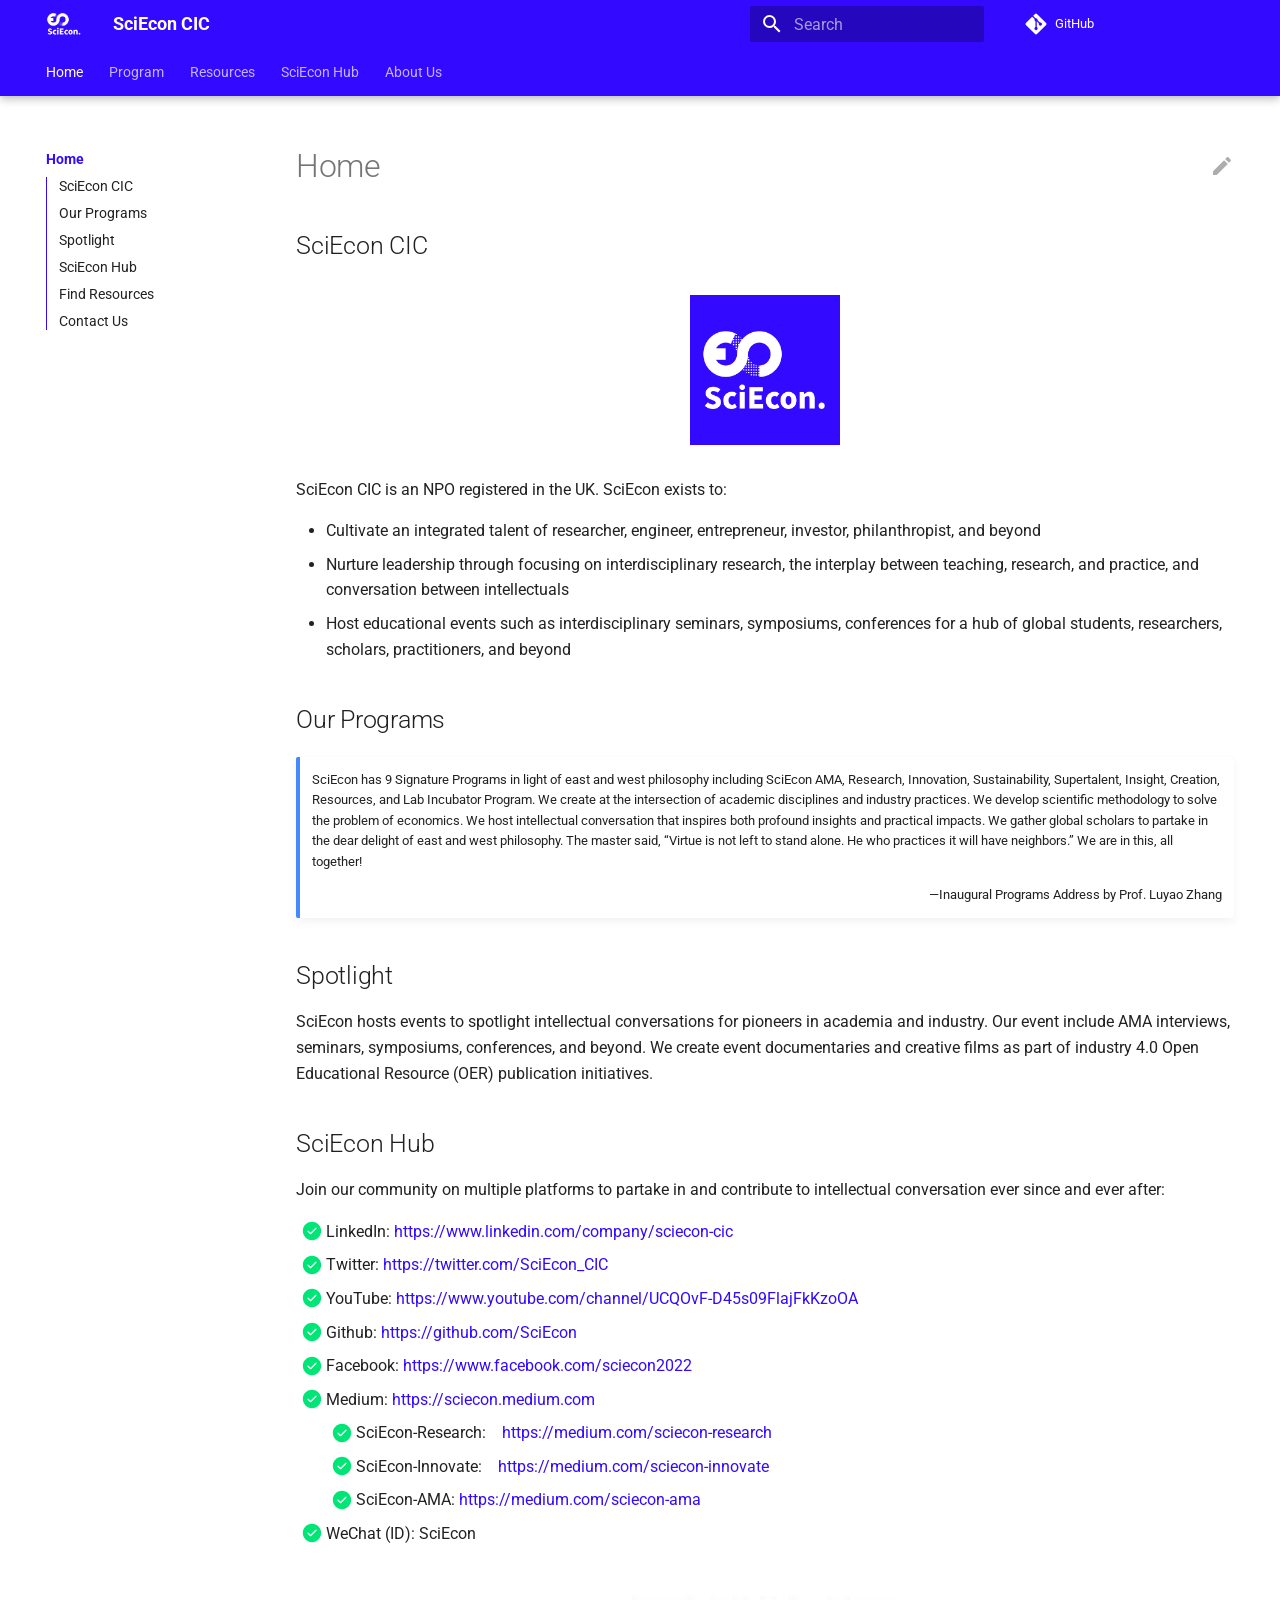
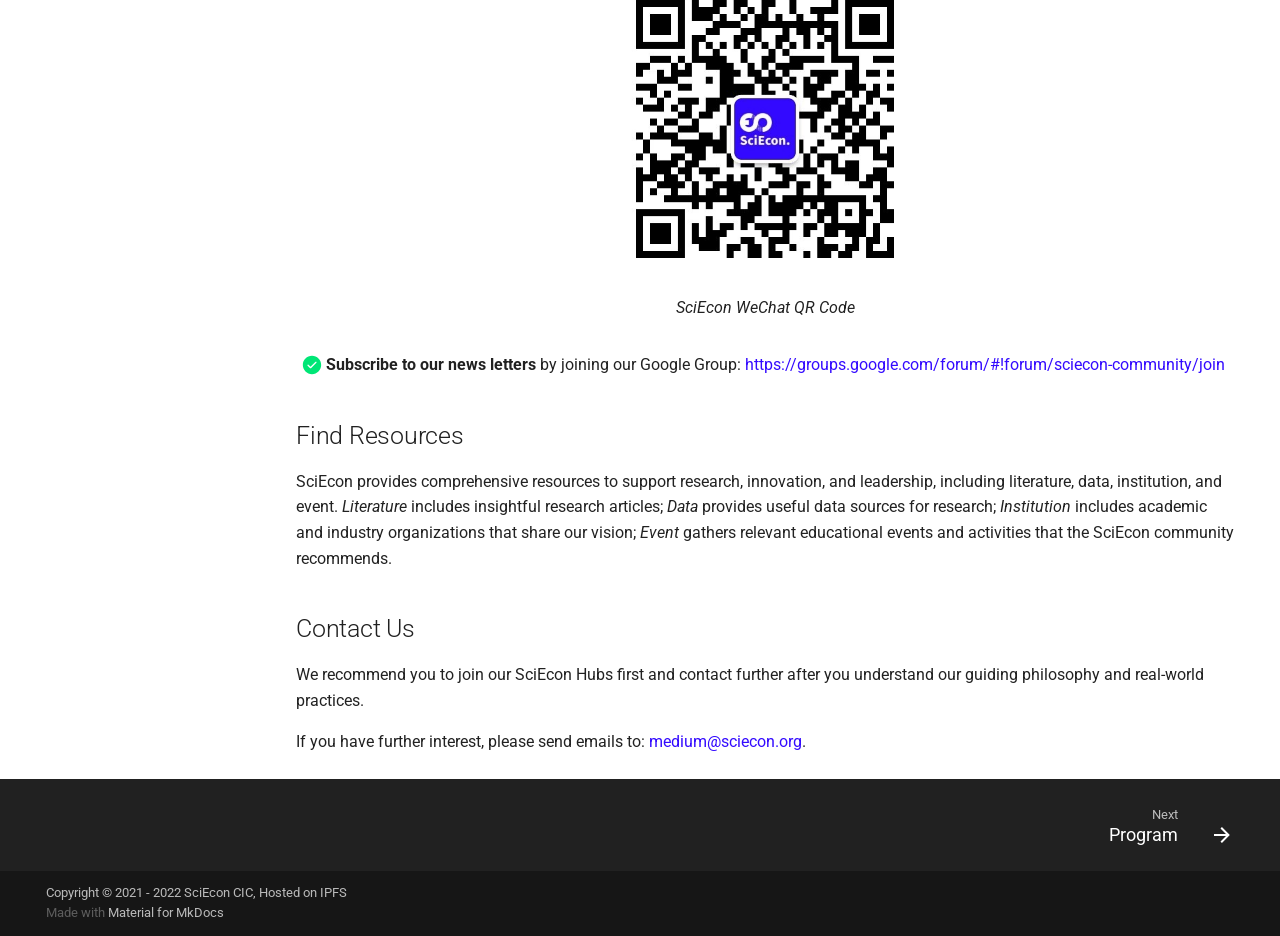
==== commit 5a30f65f: "add nft" ====
--- a/site/index.html
+++ b/site/index.html
@@ -190,18 +190,6 @@
 
 
   <li class="md-tabs__item">
-    <a href="Spotlight/" class="md-tabs__link">
-      Spotlight
-    </a>
-  </li>
-
-      
-        
-  
-  
-
-
-  <li class="md-tabs__item">
     <a href="Resources/" class="md-tabs__link">
       Resources
     </a>
@@ -384,21 +372,6 @@
     <li class="md-nav__item">
       <a href="Program/" class="md-nav__link">
         Program
-      </a>
-    </li>
-  
-
-    
-      
-      
-      
-
-  
-  
-  
-    <li class="md-nav__item">
-      <a href="Spotlight/" class="md-nav__link">
-        Spotlight
       </a>
     </li>
   
@@ -474,9 +447,9 @@
 </figure>
 <p>SciEcon CIC is an NPO registered in the UK. SciEcon exists to:</p>
 <ul>
-<li>cultivate an integrated talent of researcher, engineer, entrepreneur, investor, philanthropist, and beyond</li>
+<li>Cultivate an integrated talent of researcher, engineer, entrepreneur, investor, philanthropist, and beyond</li>
 <li>Nurture leadership through focusing on interdisciplinary research, the interplay between teaching, research, and practice, and conversation between intellectuals</li>
-<li>host educational events such as interdisciplinary seminars, symposiums, conferences for a hub of global students, researchers, scholars, practitioners, and beyond</li>
+<li>Host educational events such as interdisciplinary seminars, symposiums, conferences for a hub of global students, researchers, scholars, practitioners, and beyond</li>
 </ul>
 <h2 id="our-programs">Our Programs</h2>
 <div class="admonition note">
@@ -554,6 +527,10 @@
     <div class="md-footer-meta__inner md-grid">
       <div class="md-copyright">
   
+    <div class="md-copyright__highlight">
+      Copyright &copy; 2021 - 2022 SciEcon CIC, Hosted on IPFS
+    </div>
+  
   
     Made with
     <a href="https://squidfunk.github.io/mkdocs-material/" target="_blank" rel="noopener">
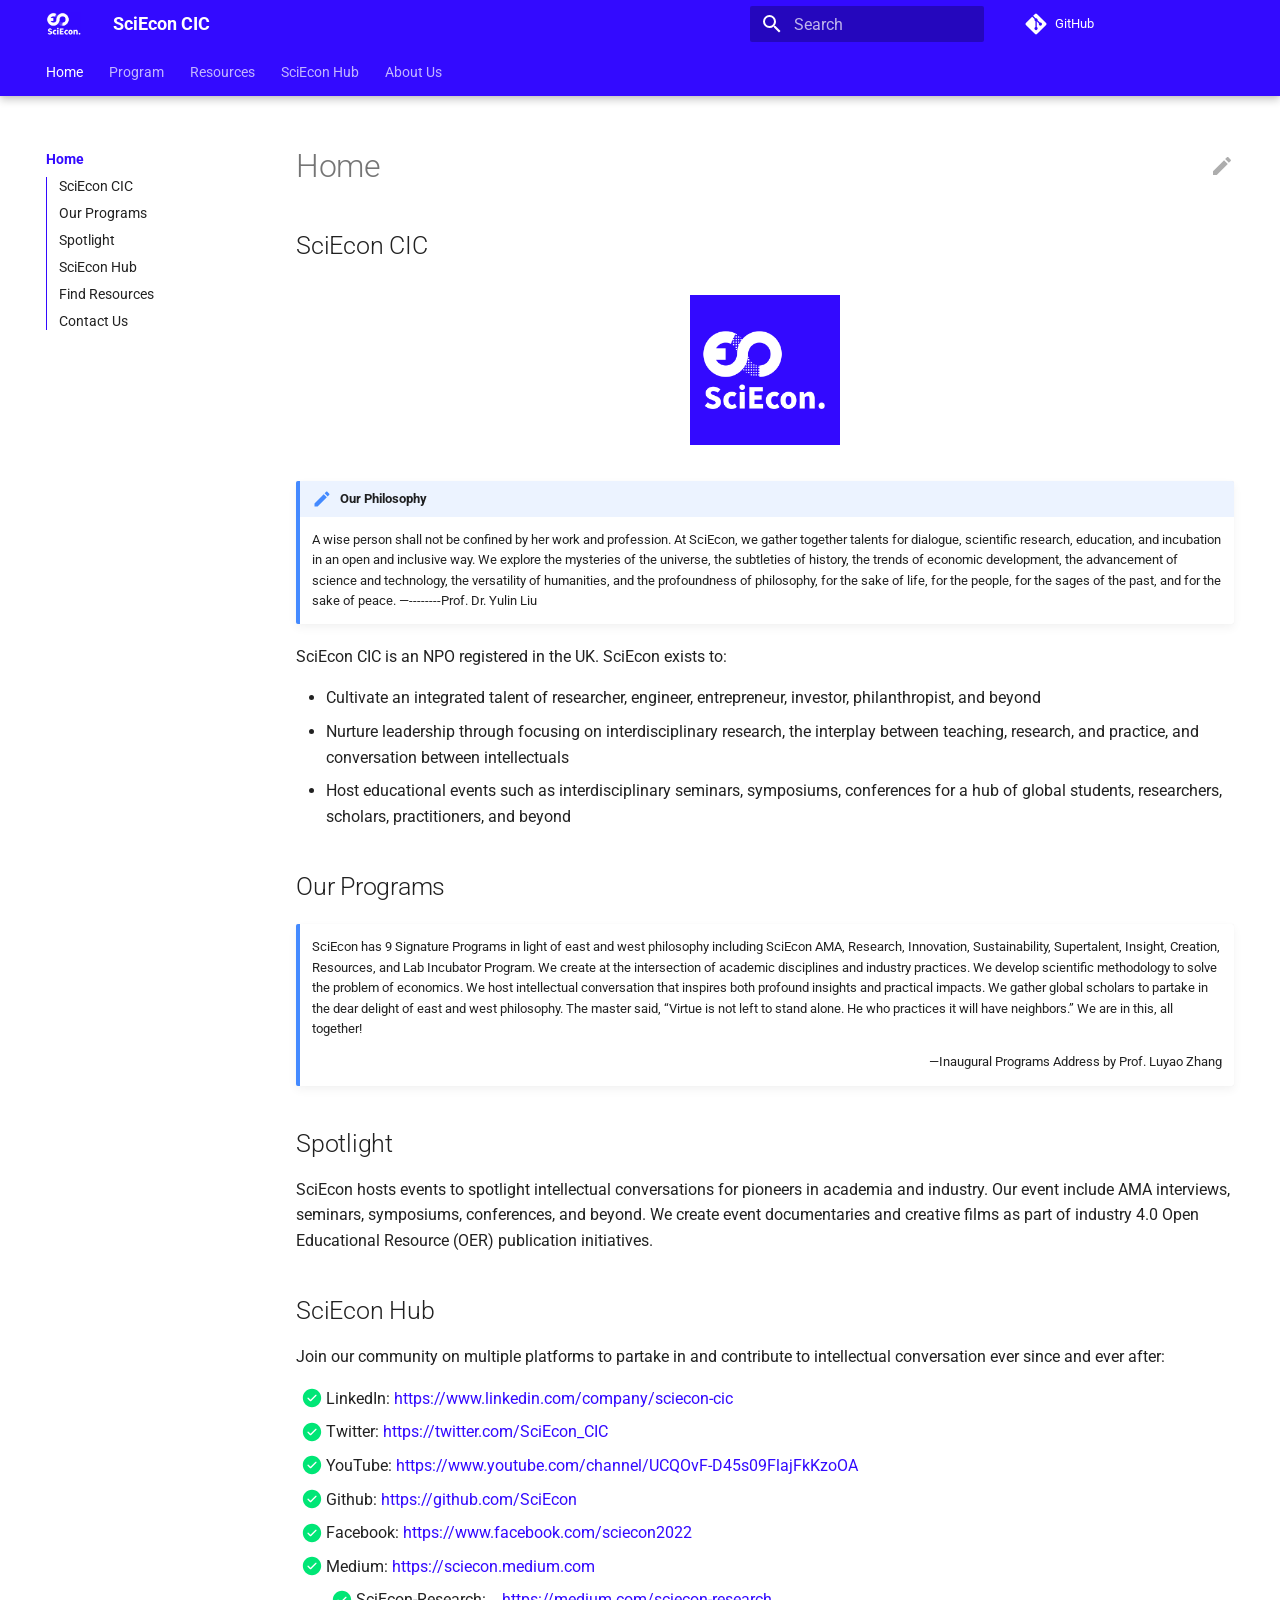
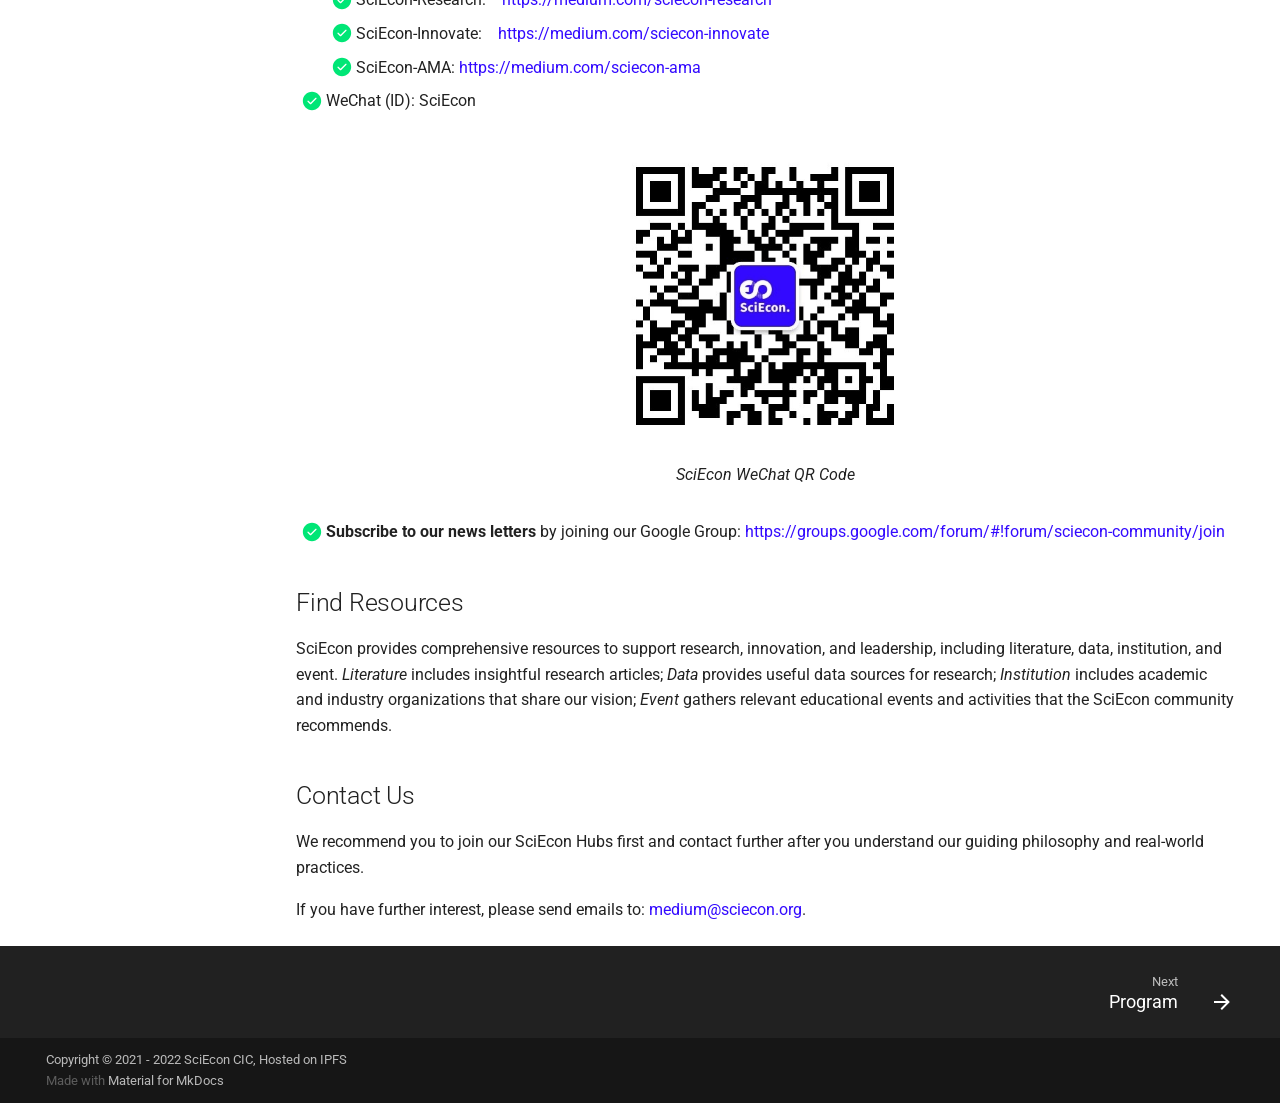
==== commit 629eaca8: "update layout and titles" ====
--- a/site/index.html
+++ b/site/index.html
@@ -445,6 +445,11 @@
 <figure>
 <p><img alt="logo" src="assets/logo-light-mode-v1.png" width="150" /></p>
 </figure>
+<div class="admonition note">
+<p class="admonition-title">Our Philosophy</p>
+<p>A wise person shall not be confined by her work and profession. At SciEcon, we gather together talents for dialogue, scientific research, education, and incubation in an open and inclusive way. We explore the mysteries of the universe, the subtleties of history, the trends of economic development, the advancement of science and technology, the versatility of humanities, and the profoundness of philosophy, for the sake of life, for the people, for the sages of the past, and for the sake of peace.
+                                                                                     —--------Prof. Dr. Yulin Liu</p>
+</div>
 <p>SciEcon CIC is an NPO registered in the UK. SciEcon exists to:</p>
 <ul>
 <li>Cultivate an integrated talent of researcher, engineer, entrepreneur, investor, philanthropist, and beyond</li>
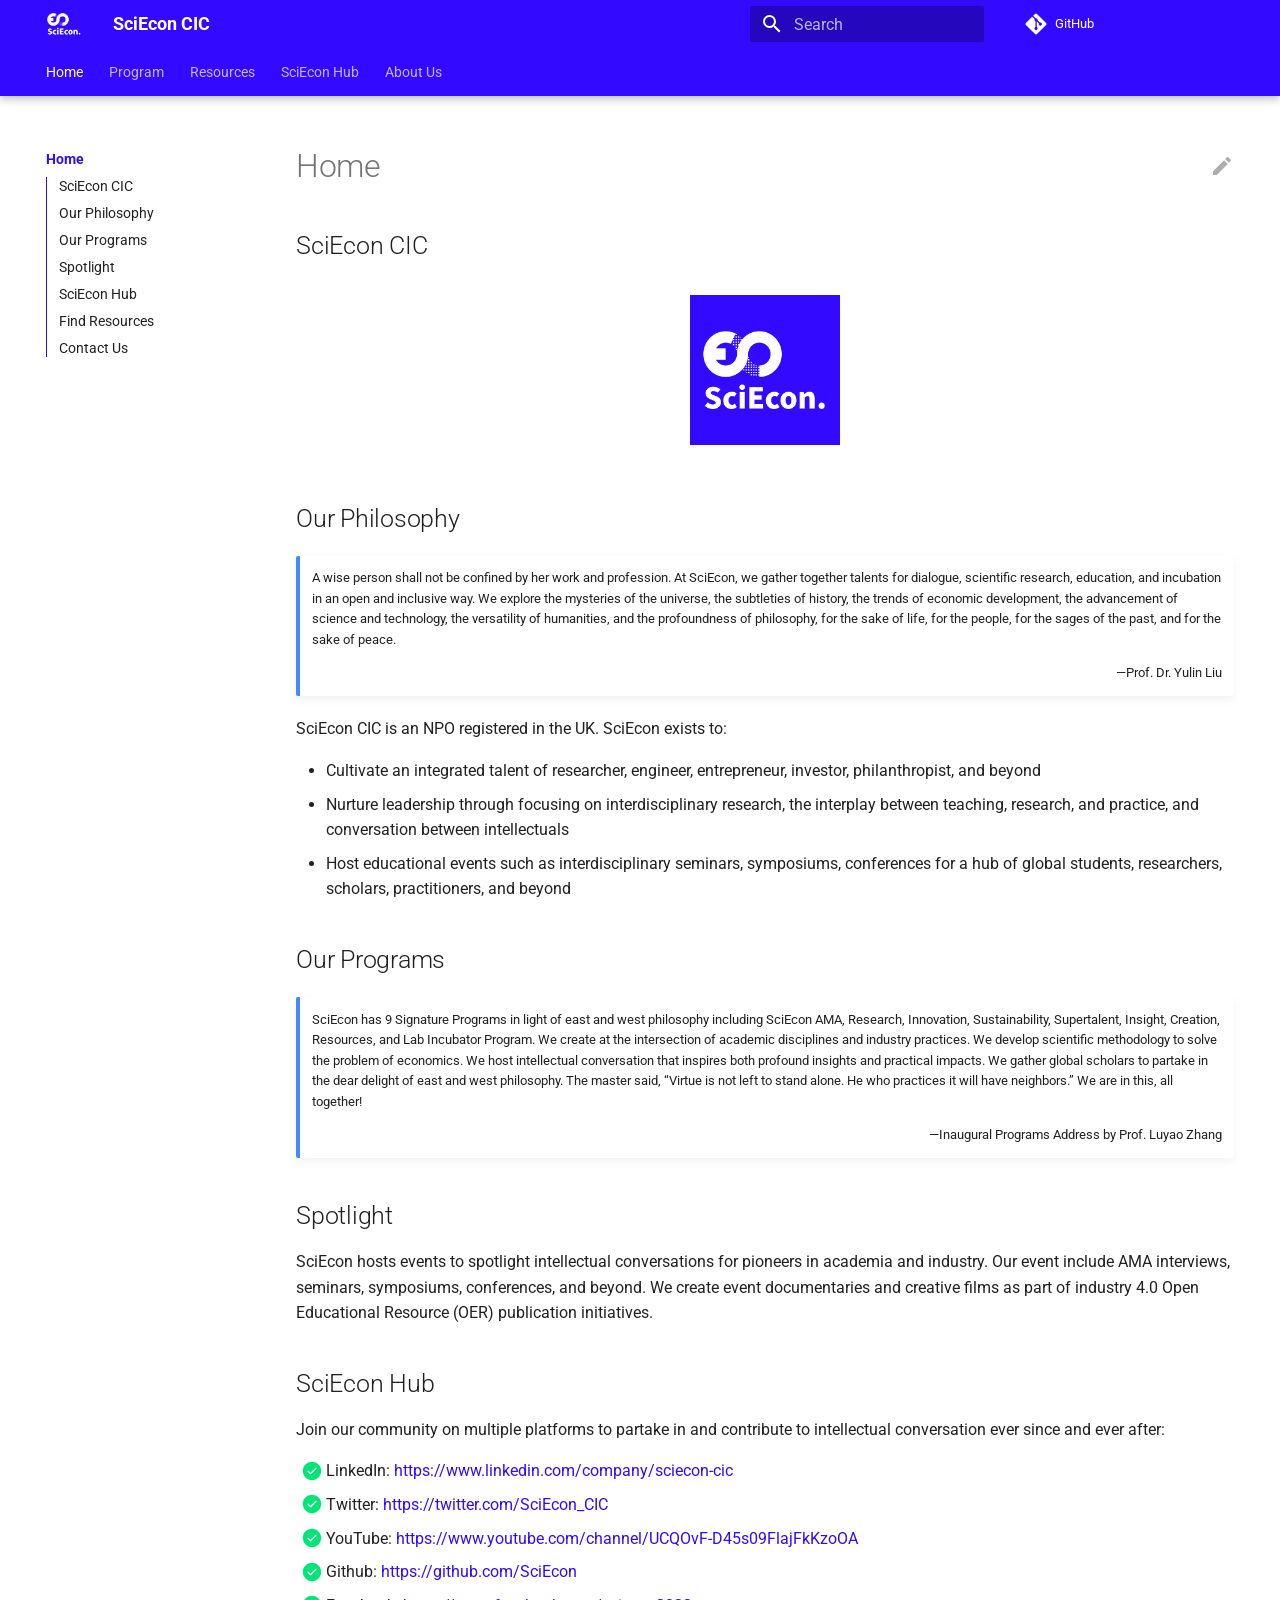
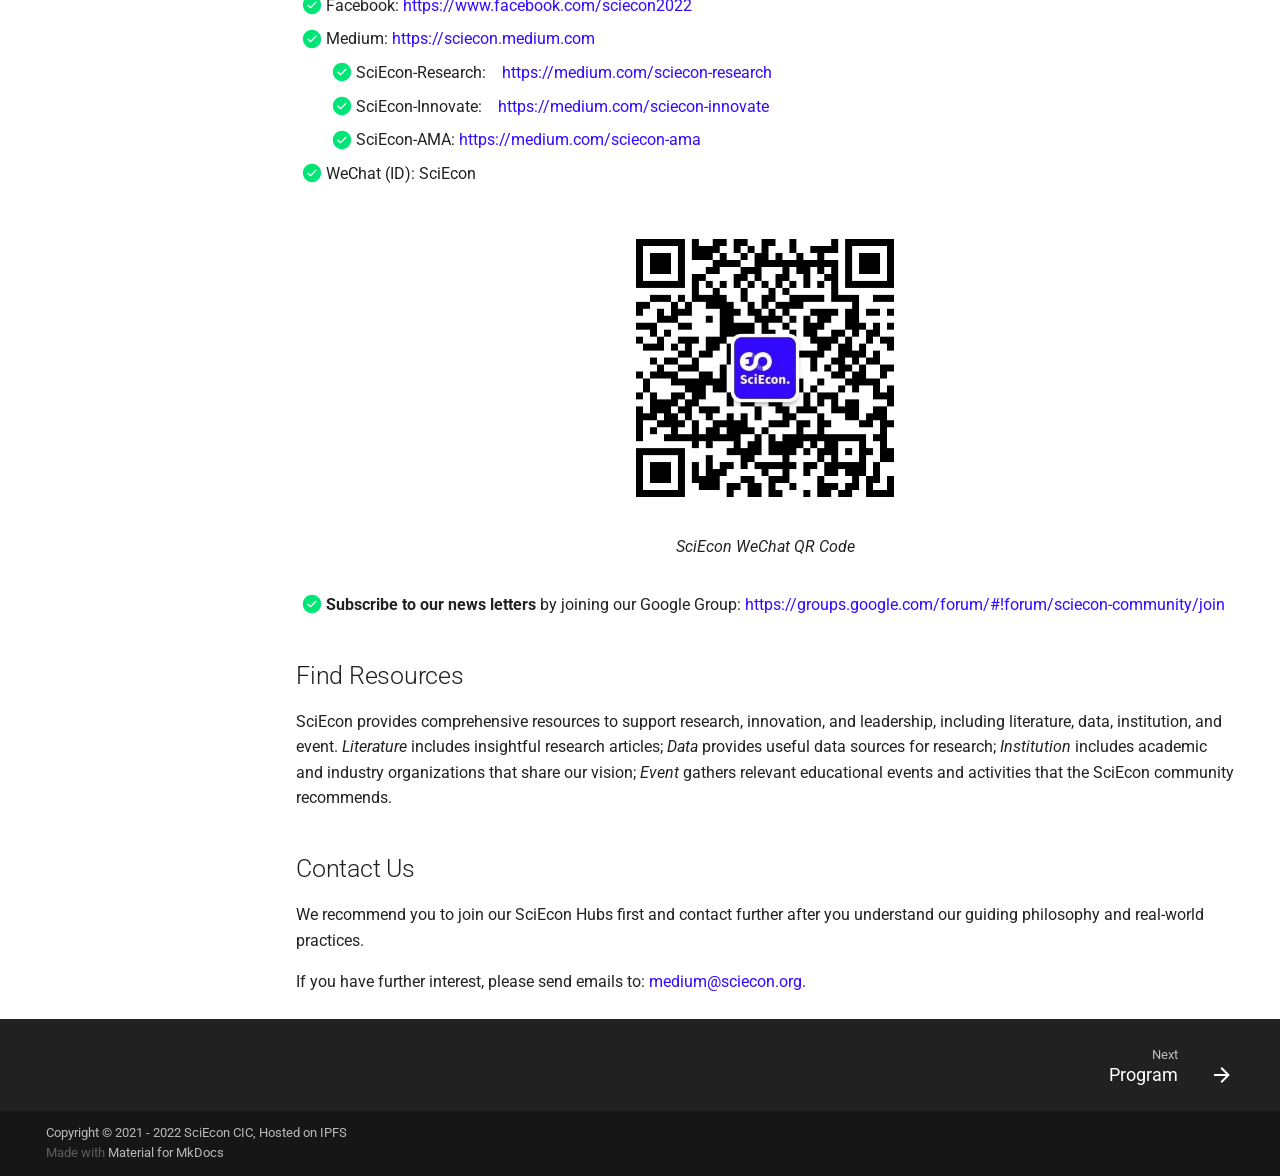
==== commit 531c8e93: "tiny revise" ====
--- a/site/index.html
+++ b/site/index.html
@@ -320,6 +320,13 @@
 </li>
       
         <li class="md-nav__item">
+  <a href="#our-philosophy" class="md-nav__link">
+    Our Philosophy
+  </a>
+  
+</li>
+      
+        <li class="md-nav__item">
   <a href="#our-programs" class="md-nav__link">
     Our Programs
   </a>
@@ -445,10 +452,10 @@
 <figure>
 <p><img alt="logo" src="assets/logo-light-mode-v1.png" width="150" /></p>
 </figure>
+<h2 id="our-philosophy">Our Philosophy</h2>
 <div class="admonition note">
-<p class="admonition-title">Our Philosophy</p>
-<p>A wise person shall not be confined by her work and profession. At SciEcon, we gather together talents for dialogue, scientific research, education, and incubation in an open and inclusive way. We explore the mysteries of the universe, the subtleties of history, the trends of economic development, the advancement of science and technology, the versatility of humanities, and the profoundness of philosophy, for the sake of life, for the people, for the sages of the past, and for the sake of peace.
-                                                                                     —--------Prof. Dr. Yulin Liu</p>
+<p>A wise person shall not be confined by her work and profession. At SciEcon, we gather together talents for dialogue, scientific research, education, and incubation in an open and inclusive way. We explore the mysteries of the universe, the subtleties of history, the trends of economic development, the advancement of science and technology, the versatility of humanities, and the profoundness of philosophy, for the sake of life, for the people, for the sages of the past, and for the sake of peace.</p>
+<p><p style="text-align: right">—Prof. Dr. Yulin Liu</p></p>
 </div>
 <p>SciEcon CIC is an NPO registered in the UK. SciEcon exists to:</p>
 <ul>
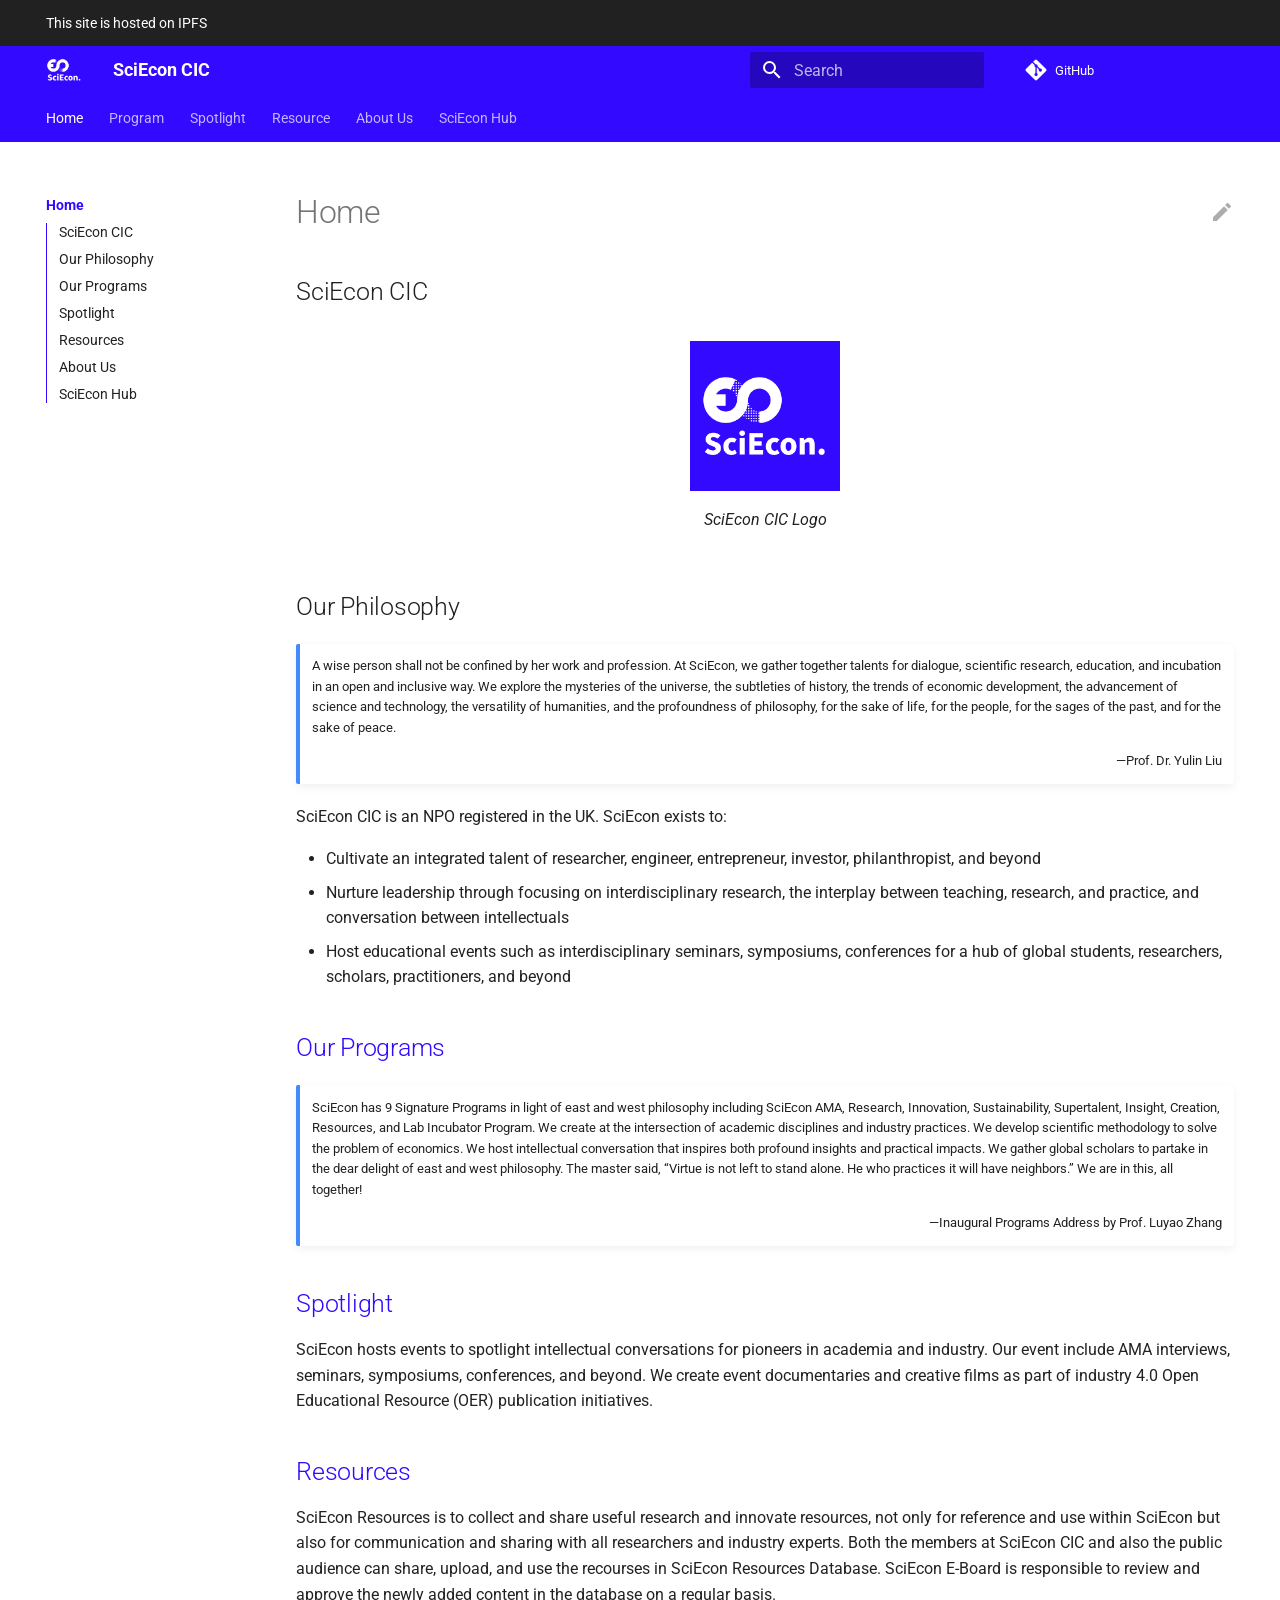
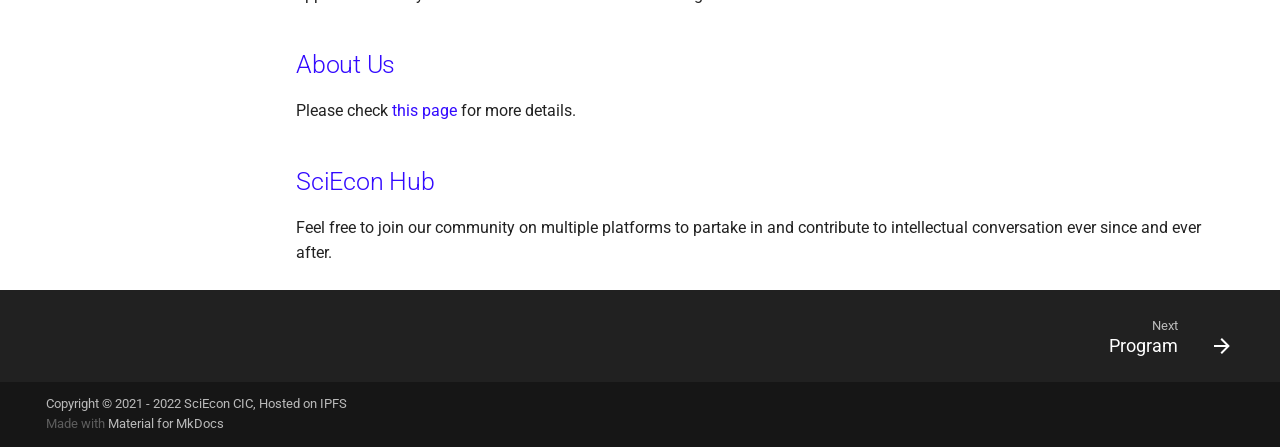
==== commit 44ed55f4: "update details" ====
--- a/site/index.html
+++ b/site/index.html
@@ -67,6 +67,14 @@
       
     </div>
     <div data-md-component="announce">
+      
+        <aside class="md-banner">
+          <div class="md-banner__inner md-grid md-typeset">
+            
+This site is hosted on IPFS
+
+          </div>
+        </aside>
       
     </div>
     
@@ -190,8 +198,32 @@
 
 
   <li class="md-tabs__item">
+    <a href="Spotlight/" class="md-tabs__link">
+      Spotlight
+    </a>
+  </li>
+
+      
+        
+  
+  
+
+
+  <li class="md-tabs__item">
     <a href="Resources/" class="md-tabs__link">
-      Resources
+      Resource
+    </a>
+  </li>
+
+      
+        
+  
+  
+
+
+  <li class="md-tabs__item">
+    <a href="About/" class="md-tabs__link">
+      About Us
     </a>
   </li>
 
@@ -204,18 +236,6 @@
   <li class="md-tabs__item">
     <a href="Hub/" class="md-tabs__link">
       SciEcon Hub
-    </a>
-  </li>
-
-      
-        
-  
-  
-
-
-  <li class="md-tabs__item">
-    <a href="About/" class="md-tabs__link">
-      About Us
     </a>
   </li>
 
@@ -341,22 +361,22 @@
 </li>
       
         <li class="md-nav__item">
+  <a href="#resources" class="md-nav__link">
+    Resources
+  </a>
+  
+</li>
+      
+        <li class="md-nav__item">
+  <a href="#about-us" class="md-nav__link">
+    About Us
+  </a>
+  
+</li>
+      
+        <li class="md-nav__item">
   <a href="#sciecon-hub" class="md-nav__link">
     SciEcon Hub
-  </a>
-  
-</li>
-      
-        <li class="md-nav__item">
-  <a href="#find-resources" class="md-nav__link">
-    Find Resources
-  </a>
-  
-</li>
-      
-        <li class="md-nav__item">
-  <a href="#contact-us" class="md-nav__link">
-    Contact Us
   </a>
   
 </li>
@@ -392,8 +412,38 @@
   
   
     <li class="md-nav__item">
+      <a href="Spotlight/" class="md-nav__link">
+        Spotlight
+      </a>
+    </li>
+  
+
+    
+      
+      
+      
+
+  
+  
+  
+    <li class="md-nav__item">
       <a href="Resources/" class="md-nav__link">
-        Resources
+        Resource
+      </a>
+    </li>
+  
+
+    
+      
+      
+      
+
+  
+  
+  
+    <li class="md-nav__item">
+      <a href="About/" class="md-nav__link">
+        About Us
       </a>
     </li>
   
@@ -409,21 +459,6 @@
     <li class="md-nav__item">
       <a href="Hub/" class="md-nav__link">
         SciEcon Hub
-      </a>
-    </li>
-  
-
-    
-      
-      
-      
-
-  
-  
-  
-    <li class="md-nav__item">
-      <a href="About/" class="md-nav__link">
-        About Us
       </a>
     </li>
   
@@ -451,6 +486,9 @@
 <h2 id="sciecon-cic">SciEcon CIC</h2>
 <figure>
 <p><img alt="logo" src="assets/logo-light-mode-v1.png" width="150" /></p>
+<figcaption>
+SciEcon CIC Logo
+</figcaption>
 </figure>
 <h2 id="our-philosophy">Our Philosophy</h2>
 <div class="admonition note">
@@ -463,43 +501,19 @@
 <li>Nurture leadership through focusing on interdisciplinary research, the interplay between teaching, research, and practice, and conversation between intellectuals</li>
 <li>Host educational events such as interdisciplinary seminars, symposiums, conferences for a hub of global students, researchers, scholars, practitioners, and beyond</li>
 </ul>
-<h2 id="our-programs">Our Programs</h2>
+<h2 id="our-programs"><a href="Program/">Our Programs</a></h2>
 <div class="admonition note">
 <p>SciEcon has 9 Signature Programs in light of east and west philosophy including SciEcon AMA, Research, Innovation, Sustainability, Supertalent, Insight, Creation, Resources, and Lab Incubator Program. We create at the intersection of academic disciplines and industry practices. We develop scientific methodology to solve the problem of economics. We host intellectual conversation that inspires both profound insights and practical impacts. We gather global scholars to partake in the dear delight of east and west philosophy. The master said, “Virtue is not left to stand alone. He who practices it will have neighbors.” We are in this, all together!</p>
 <p><p style="text-align: right">―Inaugural Programs Address by  Prof. Luyao Zhang </p></p>
 </div>
-<h2 id="spotlight">Spotlight</h2>
-<p>SciEcon hosts events to spotlight intellectual conversations for pioneers in academia and industry. Our event include AMA interviews, seminars, symposiums, conferences, and beyond. We create event documentaries and creative films as part of industry 4.0 Open Educational Resource (OER) publication initiatives. </p>
-<h2 id="sciecon-hub">SciEcon Hub</h2>
-<p>Join our community on multiple platforms to partake in and contribute to intellectual conversation ever since and ever after:</p>
-<ul class="task-list">
-<li class="task-list-item"><label class="task-list-control"><input type="checkbox" disabled checked/><span class="task-list-indicator"></span></label> LinkedIn: <a href="https://www.linkedin.com/company/sciecon-cic">https://www.linkedin.com/company/sciecon-cic</a></li>
-<li class="task-list-item"><label class="task-list-control"><input type="checkbox" disabled checked/><span class="task-list-indicator"></span></label> Twitter: <a href="https://twitter.com/SciEcon_CIC">https://twitter.com/SciEcon_CIC</a></li>
-<li class="task-list-item"><label class="task-list-control"><input type="checkbox" disabled checked/><span class="task-list-indicator"></span></label> YouTube: <a href="https://www.youtube.com/channel/UCQOvF-D45s09FlajFkKzoOA">https://www.youtube.com/channel/UCQOvF-D45s09FlajFkKzoOA</a></li>
-<li class="task-list-item"><label class="task-list-control"><input type="checkbox" disabled checked/><span class="task-list-indicator"></span></label> Github: <a href="https://github.com/SciEcon">https://github.com/SciEcon</a></li>
-<li class="task-list-item"><label class="task-list-control"><input type="checkbox" disabled checked/><span class="task-list-indicator"></span></label> Facebook: <a href="https://www.facebook.com/sciecon2022">https://www.facebook.com/sciecon2022</a></li>
-<li class="task-list-item"><label class="task-list-control"><input type="checkbox" disabled checked/><span class="task-list-indicator"></span></label> Medium: <a href="https://sciecon.medium.com">https://sciecon.medium.com</a><ul class="task-list">
-<li class="task-list-item"><label class="task-list-control"><input type="checkbox" disabled checked/><span class="task-list-indicator"></span></label> SciEcon-Research:　<a href="https://medium.com/sciecon-research">https://medium.com/sciecon-research</a></li>
-<li class="task-list-item"><label class="task-list-control"><input type="checkbox" disabled checked/><span class="task-list-indicator"></span></label> SciEcon-Innovate:　<a href="https://medium.com/sciecon-innovate">https://medium.com/sciecon-innovate</a></li>
-<li class="task-list-item"><label class="task-list-control"><input type="checkbox" disabled checked/><span class="task-list-indicator"></span></label> SciEcon-AMA: <a href="https://medium.com/sciecon-ama">https://medium.com/sciecon-ama</a></li>
-</ul>
-</li>
-<li class="task-list-item"><label class="task-list-control"><input type="checkbox" disabled checked/><span class="task-list-indicator"></span></label> WeChat (ID): SciEcon</li>
-</ul>
-<figure>
-<p><img alt="Image title" src="assets/WeChat30cm.jpg" width="300" />
-  </p>
-<figcaption>SciEcon WeChat QR Code</figcaption>
-</figure>
-<ul class="task-list">
-<li class="task-list-item"><label class="task-list-control"><input type="checkbox" disabled checked/><span class="task-list-indicator"></span></label> <strong>Subscribe to our news letters</strong> by joining our Google Group: 
-<a href="https://groups.google.com/forum/#!forum/sciecon-community/join">https://groups.google.com/forum/#!forum/sciecon-community/join</a></li>
-</ul>
-<h2 id="find-resources">Find Resources</h2>
-<p>SciEcon provides comprehensive resources to support research, innovation, and leadership, including literature, data, institution, and event. <em>Literature</em> includes insightful research articles; <em>Data</em> provides useful data sources for research; <em>Institution</em> includes academic and industry organizations that share our vision; <em>Event</em> gathers relevant educational events and activities that the SciEcon community recommends.</p>
-<h2 id="contact-us">Contact Us</h2>
-<p>We recommend you to join our SciEcon Hubs first and contact further after you understand our guiding philosophy and real-world practices. </p>
-<p>If you have further interest, please send emails to: <a href="&#109;&#97;&#105;&#108;&#116;&#111;&#58;&#109;&#101;&#100;&#105;&#117;&#109;&#64;&#115;&#99;&#105;&#101;&#99;&#111;&#110;&#46;&#111;&#114;&#103;">&#109;&#101;&#100;&#105;&#117;&#109;&#64;&#115;&#99;&#105;&#101;&#99;&#111;&#110;&#46;&#111;&#114;&#103;</a>.</p>
+<h2 id="spotlight"><a href="Spotlight/">Spotlight</a></h2>
+<p>SciEcon hosts events to spotlight intellectual conversations for pioneers in academia and industry. Our event include AMA interviews, seminars, symposiums, conferences, and beyond. We create event documentaries and creative films as part of industry 4.0 Open Educational Resource (OER) publication initiatives.</p>
+<h2 id="resources"><a href="Resources/">Resources</a></h2>
+<p>SciEcon Resources is to collect and share useful research and innovate resources, not only for reference and use within SciEcon but also for communication and sharing with all researchers and industry experts. Both the members at SciEcon CIC and also the public audience can share, upload, and use the recourses in SciEcon Resources Database. SciEcon E-Board is responsible to review and approve the newly added content in the database on a regular basis.</p>
+<h2 id="about-us"><a href="About/">About Us</a></h2>
+<p>Please check <a href="About/">this page</a> for more details.</p>
+<h2 id="sciecon-hub"><a href="Hub/">SciEcon Hub</a></h2>
+<p>Feel free to join our community on multiple platforms to partake in and contribute to intellectual conversation ever since and ever after.</p>
 
               
             </article>
@@ -559,7 +573,7 @@
     <div class="md-dialog" data-md-component="dialog">
       <div class="md-dialog__inner md-typeset"></div>
     </div>
-    <script id="__config" type="application/json">{"base": ".", "features": ["navigation.tabs", "navigation.tabs.sticky", "navigation.indexes", "navigation.top", "toc.integrate"], "search": "assets/javascripts/workers/search.2a1c317c.min.js", "translations": {"clipboard.copied": "Copied to clipboard", "clipboard.copy": "Copy to clipboard", "search.config.lang": "en", "search.config.pipeline": "trimmer, stopWordFilter", "search.config.separator": "[\\s\\-]+", "search.placeholder": "Search", "search.result.more.one": "1 more on this page", "search.result.more.other": "# more on this page", "search.result.none": "No matching documents", "search.result.one": "1 matching document", "search.result.other": "# matching documents", "search.result.placeholder": "Type to start searching", "search.result.term.missing": "Missing", "select.version.title": "Select version"}}</script>
+    <script id="__config" type="application/json">{"base": ".", "features": ["navigation.tabs", "navigation.tabs.sticky", "navigation.indexes", "navigation.top", "toc.integrate", "header.autohide", "announce.dismiss"], "search": "assets/javascripts/workers/search.2a1c317c.min.js", "translations": {"clipboard.copied": "Copied to clipboard", "clipboard.copy": "Copy to clipboard", "search.config.lang": "en", "search.config.pipeline": "trimmer, stopWordFilter", "search.config.separator": "[\\s\\-]+", "search.placeholder": "Search", "search.result.more.one": "1 more on this page", "search.result.more.other": "# more on this page", "search.result.none": "No matching documents", "search.result.one": "1 matching document", "search.result.other": "# matching documents", "search.result.placeholder": "Type to start searching", "search.result.term.missing": "Missing", "select.version.title": "Select version"}}</script>
     
     
       <script src="assets/javascripts/bundle.3a4b43e5.min.js"></script>
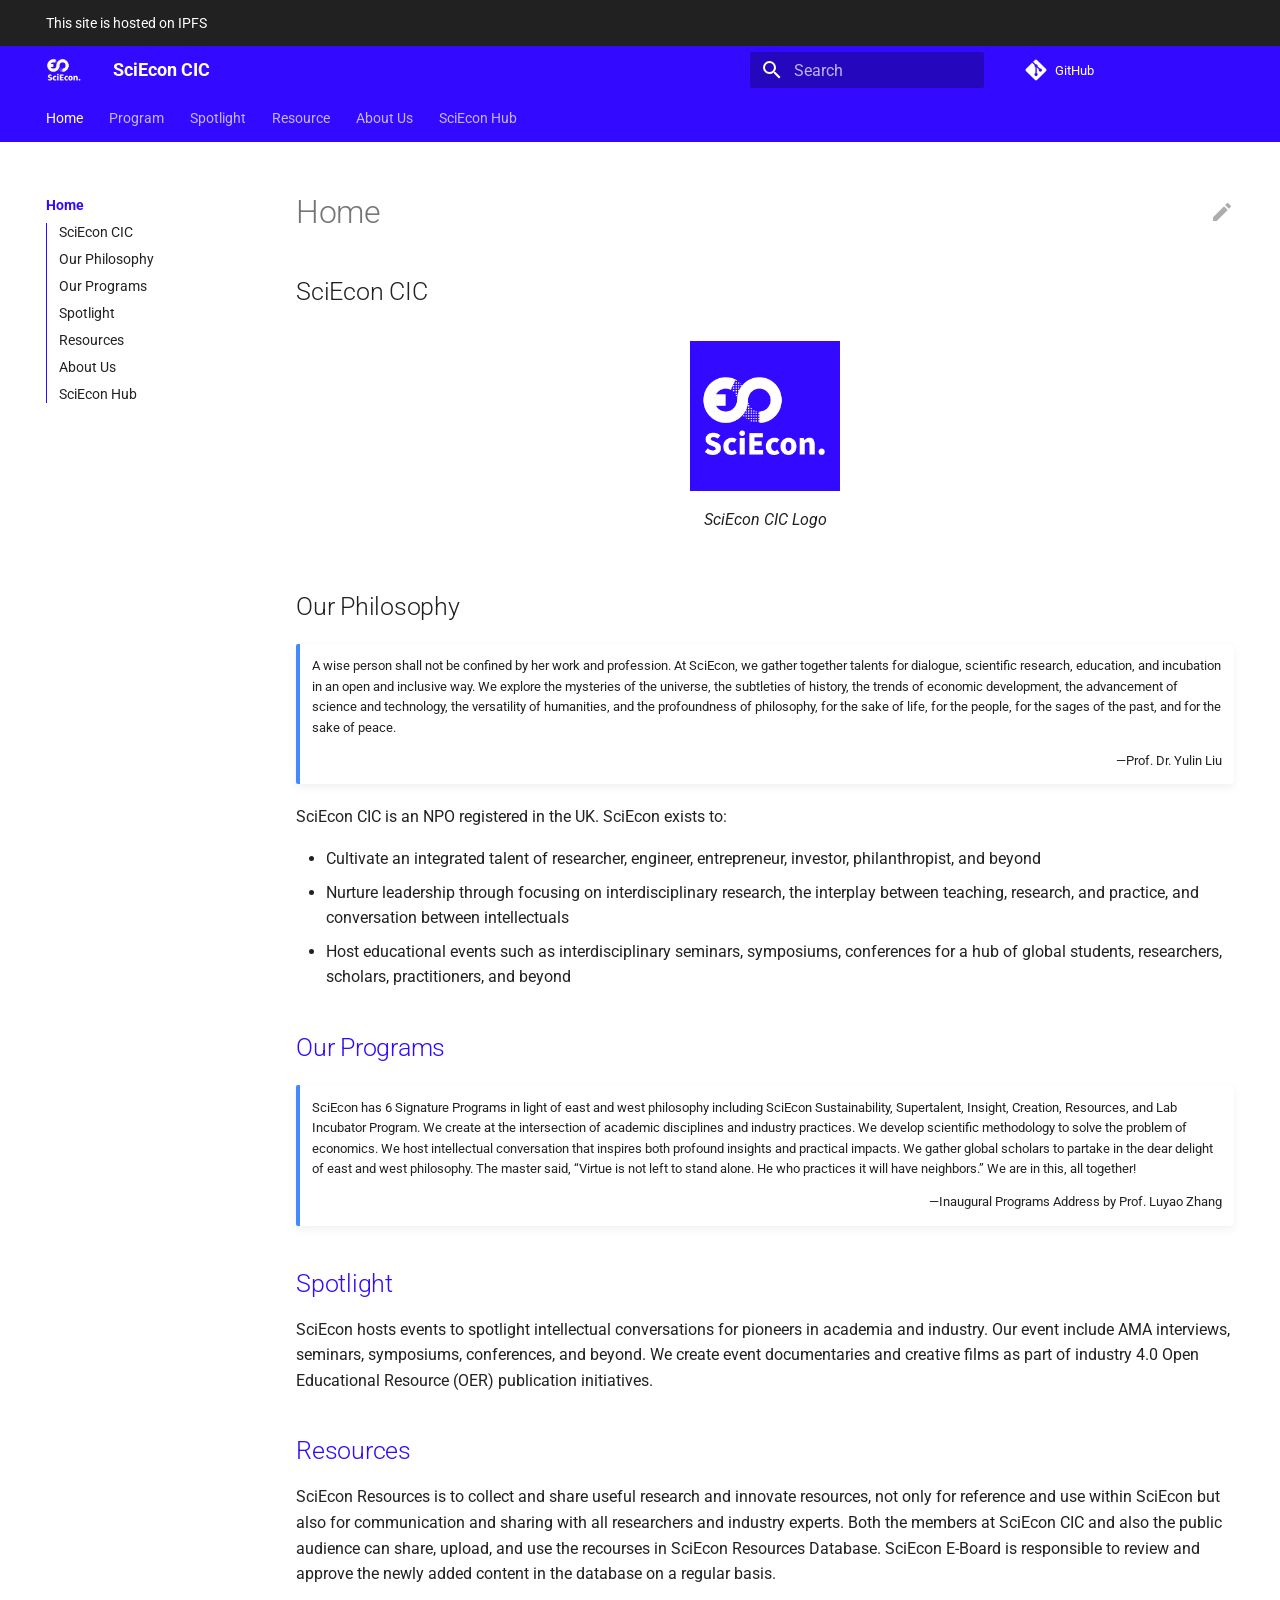
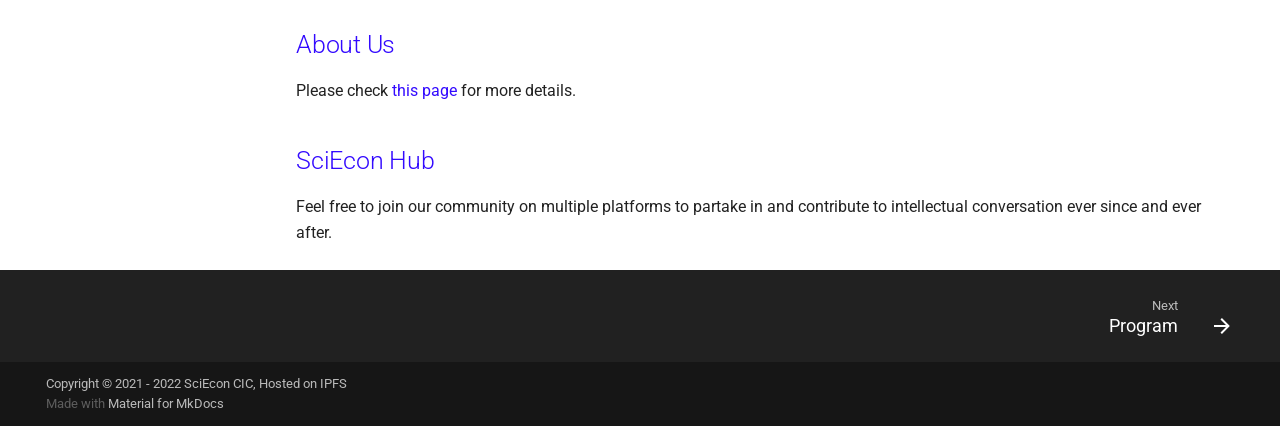
==== commit 2b25b587: "modify Insights Tracks and Resources" ====
--- a/site/index.html
+++ b/site/index.html
@@ -503,7 +503,7 @@
 </ul>
 <h2 id="our-programs"><a href="Program/">Our Programs</a></h2>
 <div class="admonition note">
-<p>SciEcon has 9 Signature Programs in light of east and west philosophy including SciEcon AMA, Research, Innovation, Sustainability, Supertalent, Insight, Creation, Resources, and Lab Incubator Program. We create at the intersection of academic disciplines and industry practices. We develop scientific methodology to solve the problem of economics. We host intellectual conversation that inspires both profound insights and practical impacts. We gather global scholars to partake in the dear delight of east and west philosophy. The master said, “Virtue is not left to stand alone. He who practices it will have neighbors.” We are in this, all together!</p>
+<p>SciEcon has 6 Signature Programs in light of east and west philosophy including SciEcon Sustainability, Supertalent, Insight, Creation, Resources, and Lab Incubator Program. We create at the intersection of academic disciplines and industry practices. We develop scientific methodology to solve the problem of economics. We host intellectual conversation that inspires both profound insights and practical impacts. We gather global scholars to partake in the dear delight of east and west philosophy. The master said, “Virtue is not left to stand alone. He who practices it will have neighbors.” We are in this, all together!</p>
 <p><p style="text-align: right">―Inaugural Programs Address by  Prof. Luyao Zhang </p></p>
 </div>
 <h2 id="spotlight"><a href="Spotlight/">Spotlight</a></h2>
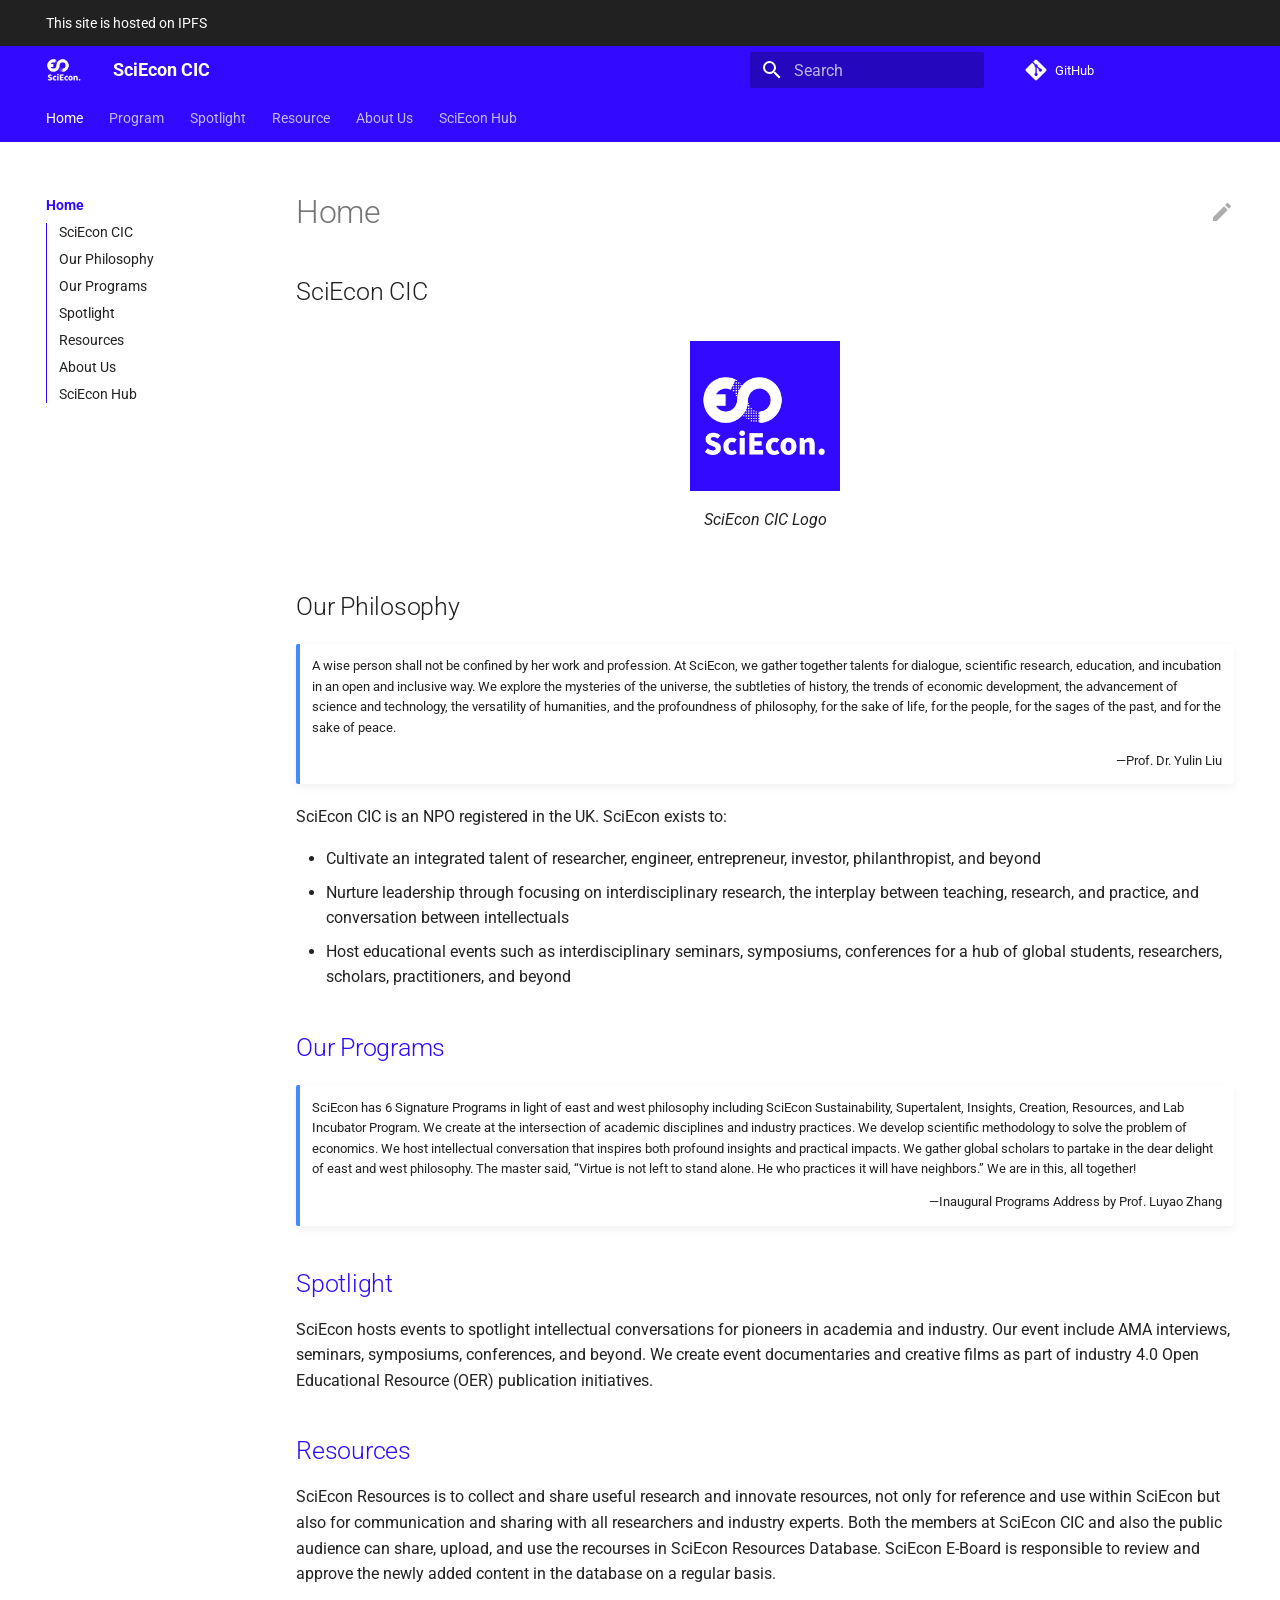
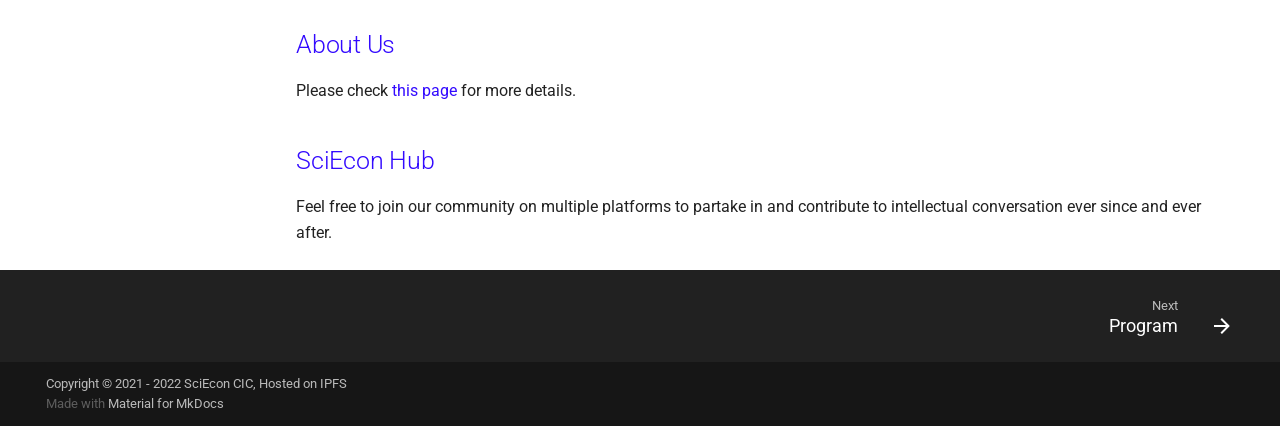
==== commit 02f3a929: "sync with documents" ====
--- a/site/index.html
+++ b/site/index.html
@@ -503,7 +503,7 @@
 </ul>
 <h2 id="our-programs"><a href="Program/">Our Programs</a></h2>
 <div class="admonition note">
-<p>SciEcon has 6 Signature Programs in light of east and west philosophy including SciEcon Sustainability, Supertalent, Insight, Creation, Resources, and Lab Incubator Program. We create at the intersection of academic disciplines and industry practices. We develop scientific methodology to solve the problem of economics. We host intellectual conversation that inspires both profound insights and practical impacts. We gather global scholars to partake in the dear delight of east and west philosophy. The master said, “Virtue is not left to stand alone. He who practices it will have neighbors.” We are in this, all together!</p>
+<p>SciEcon has 6 Signature Programs in light of east and west philosophy including SciEcon Sustainability, Supertalent, Insights, Creation, Resources, and Lab Incubator Program. We create at the intersection of academic disciplines and industry practices. We develop scientific methodology to solve the problem of economics. We host intellectual conversation that inspires both profound insights and practical impacts. We gather global scholars to partake in the dear delight of east and west philosophy. The master said, “Virtue is not left to stand alone. He who practices it will have neighbors.” We are in this, all together!</p>
 <p><p style="text-align: right">―Inaugural Programs Address by  Prof. Luyao Zhang </p></p>
 </div>
 <h2 id="spotlight"><a href="Spotlight/">Spotlight</a></h2>
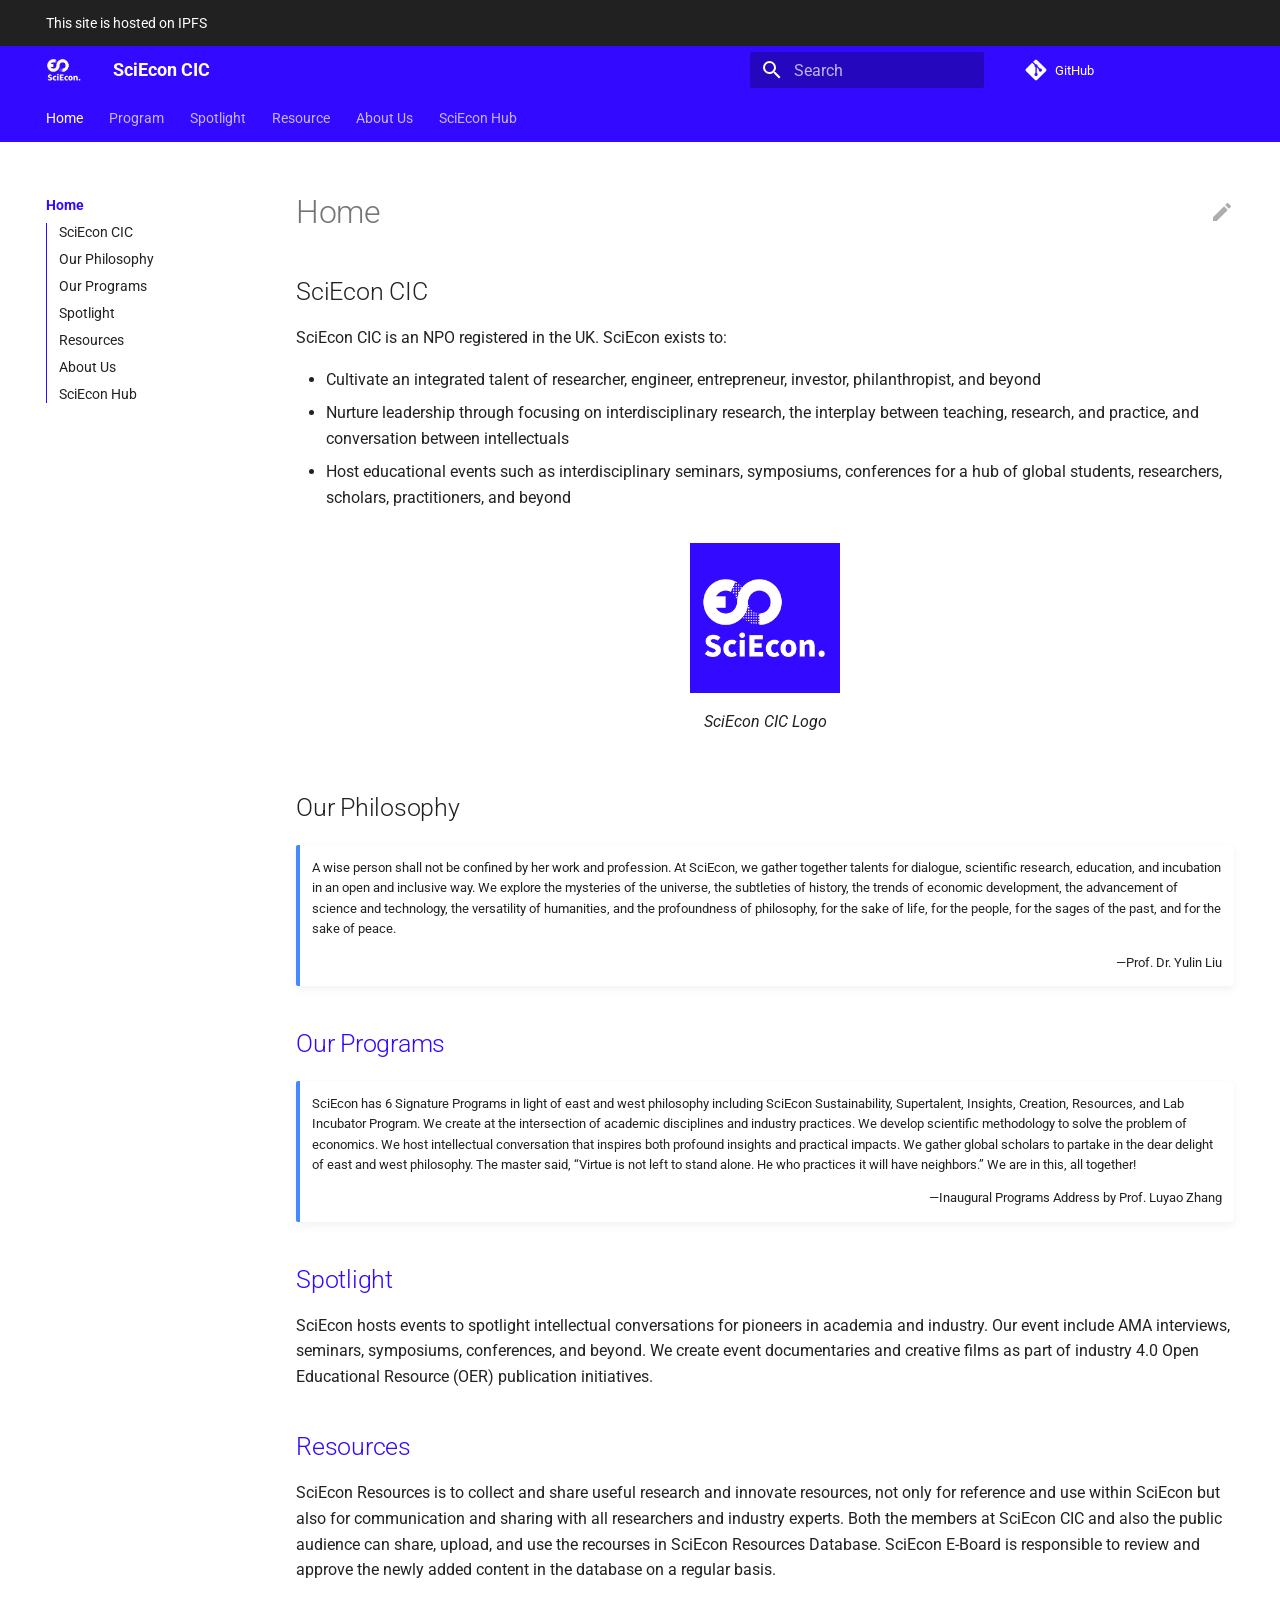
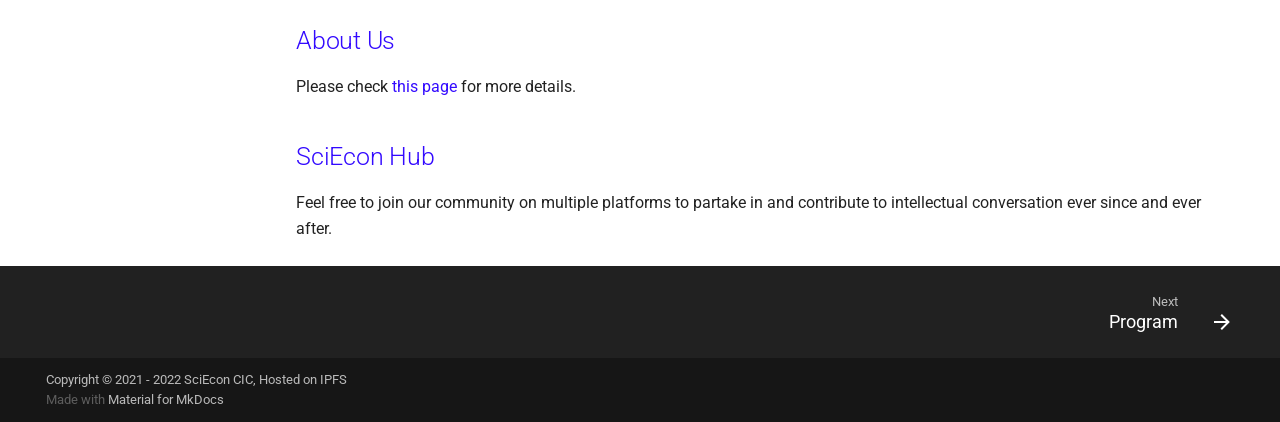
==== commit a4f4963d: "sync with document" ====
--- a/site/index.html
+++ b/site/index.html
@@ -484,6 +484,12 @@
 
 <h1 id="home">Home</h1>
 <h2 id="sciecon-cic">SciEcon CIC</h2>
+<p>SciEcon CIC is an NPO registered in the UK. SciEcon exists to:</p>
+<ul>
+<li>Cultivate an integrated talent of researcher, engineer, entrepreneur, investor, philanthropist, and beyond</li>
+<li>Nurture leadership through focusing on interdisciplinary research, the interplay between teaching, research, and practice, and conversation between intellectuals</li>
+<li>Host educational events such as interdisciplinary seminars, symposiums, conferences for a hub of global students, researchers, scholars, practitioners, and beyond</li>
+</ul>
 <figure>
 <p><img alt="logo" src="assets/logo-light-mode-v1.png" width="150" /></p>
 <figcaption>
@@ -495,12 +501,6 @@
 <p>A wise person shall not be confined by her work and profession. At SciEcon, we gather together talents for dialogue, scientific research, education, and incubation in an open and inclusive way. We explore the mysteries of the universe, the subtleties of history, the trends of economic development, the advancement of science and technology, the versatility of humanities, and the profoundness of philosophy, for the sake of life, for the people, for the sages of the past, and for the sake of peace.</p>
 <p><p style="text-align: right">—Prof. Dr. Yulin Liu</p></p>
 </div>
-<p>SciEcon CIC is an NPO registered in the UK. SciEcon exists to:</p>
-<ul>
-<li>Cultivate an integrated talent of researcher, engineer, entrepreneur, investor, philanthropist, and beyond</li>
-<li>Nurture leadership through focusing on interdisciplinary research, the interplay between teaching, research, and practice, and conversation between intellectuals</li>
-<li>Host educational events such as interdisciplinary seminars, symposiums, conferences for a hub of global students, researchers, scholars, practitioners, and beyond</li>
-</ul>
 <h2 id="our-programs"><a href="Program/">Our Programs</a></h2>
 <div class="admonition note">
 <p>SciEcon has 6 Signature Programs in light of east and west philosophy including SciEcon Sustainability, Supertalent, Insights, Creation, Resources, and Lab Incubator Program. We create at the intersection of academic disciplines and industry practices. We develop scientific methodology to solve the problem of economics. We host intellectual conversation that inspires both profound insights and practical impacts. We gather global scholars to partake in the dear delight of east and west philosophy. The master said, “Virtue is not left to stand alone. He who practices it will have neighbors.” We are in this, all together!</p>
